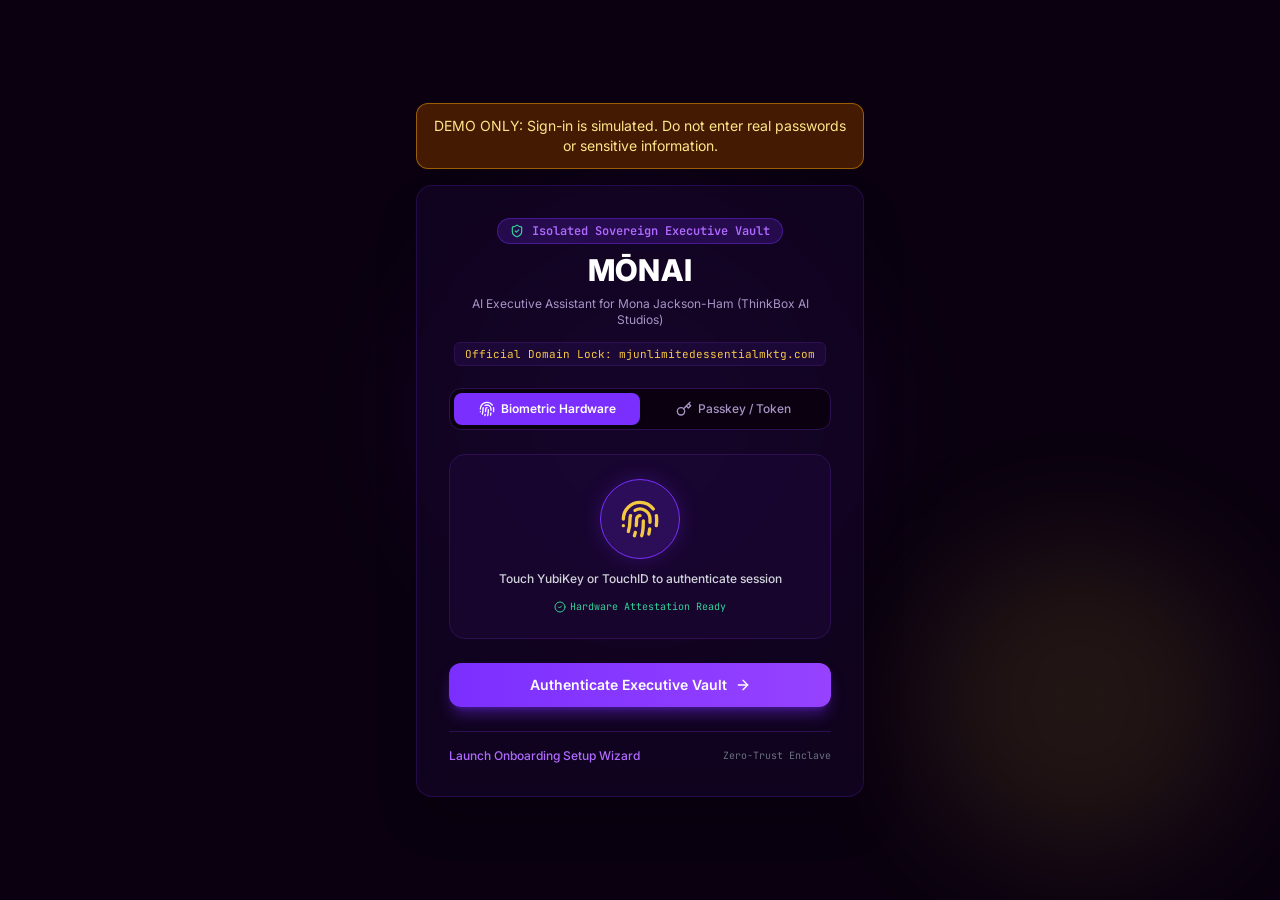
==== demo/index.html @ 772cc680 "Launch MŌNAI landing page at root; move interactive demo to /demo/" ====
<!DOCTYPE html>
<html lang="en" class="dark">
  <head>
    <meta charset="UTF-8" />
    <link rel="icon" type="image/png" sizes="32x32" href="/monai-icon-32.png" />
    <link rel="icon" type="image/png" sizes="64x64" href="/monai-icon-64.png" />
    <link rel="apple-touch-icon" sizes="180x180" href="/monai-icon-180.png" />
    <link rel="icon" type="image/png" sizes="512x512" href="/monai-icon-512.png" />
    <meta name="viewport" content="width=device-width, initial-scale=1.0" />
    <title>MŌNAI | Executive AI Assistant | ThinkBox AI Studios</title>
    <link rel="preconnect" href="https://fonts.googleapis.com">
    <link rel="preconnect" href="https://fonts.gstatic.com" crossorigin>
    <link href="https://fonts.googleapis.com/css2?family=Inter:wght@300;400;500;600;700;800&family=JetBrains+Mono:wght@400;500;600&display=swap" rel="stylesheet">
    <script type="module" crossorigin src="./assets/index-CStD9iVQ.js"></script>
    <link rel="stylesheet" crossorigin href="./assets/index-D6Wcob5r.css">
  </head>
  <body class="bg-[#0a0010] text-[#f3e8ff] antialiased selection:bg-[#7b2fff] selection:text-white min-h-screen">
    <div id="root"></div>
  </body>
</html>
---- demo/assets/index-D6Wcob5r.css ----
*,:before,:after{--tw-border-spacing-x: 0;--tw-border-spacing-y: 0;--tw-translate-x: 0;--tw-translate-y: 0;--tw-rotate: 0;--tw-skew-x: 0;--tw-skew-y: 0;--tw-scale-x: 1;--tw-scale-y: 1;--tw-pan-x: ;--tw-pan-y: ;--tw-pinch-zoom: ;--tw-scroll-snap-strictness: proximity;--tw-gradient-from-position: ;--tw-gradient-via-position: ;--tw-gradient-to-position: ;--tw-ordinal: ;--tw-slashed-zero: ;--tw-numeric-figure: ;--tw-numeric-spacing: ;--tw-numeric-fraction: ;--tw-ring-inset: ;--tw-ring-offset-width: 0px;--tw-ring-offset-color: #fff;--tw-ring-color: rgb(59 130 246 / .5);--tw-ring-offset-shadow: 0 0 #0000;--tw-ring-shadow: 0 0 #0000;--tw-shadow: 0 0 #0000;--tw-shadow-colored: 0 0 #0000;--tw-blur: ;--tw-brightness: ;--tw-contrast: ;--tw-grayscale: ;--tw-hue-rotate: ;--tw-invert: ;--tw-saturate: ;--tw-sepia: ;--tw-drop-shadow: ;--tw-backdrop-blur: ;--tw-backdrop-brightness: ;--tw-backdrop-contrast: ;--tw-backdrop-grayscale: ;--tw-backdrop-hue-rotate: ;--tw-backdrop-invert: ;--tw-backdrop-opacity: ;--tw-backdrop-saturate: ;--tw-backdrop-sepia: ;--tw-contain-size: ;--tw-contain-layout: ;--tw-contain-paint: ;--tw-contain-style: }::backdrop{--tw-border-spacing-x: 0;--tw-border-spacing-y: 0;--tw-translate-x: 0;--tw-translate-y: 0;--tw-rotate: 0;--tw-skew-x: 0;--tw-skew-y: 0;--tw-scale-x: 1;--tw-scale-y: 1;--tw-pan-x: ;--tw-pan-y: ;--tw-pinch-zoom: ;--tw-scroll-snap-strictness: proximity;--tw-gradient-from-position: ;--tw-gradient-via-position: ;--tw-gradient-to-position: ;--tw-ordinal: ;--tw-slashed-zero: ;--tw-numeric-figure: ;--tw-numeric-spacing: ;--tw-numeric-fraction: ;--tw-ring-inset: ;--tw-ring-offset-width: 0px;--tw-ring-offset-color: #fff;--tw-ring-color: rgb(59 130 246 / .5);--tw-ring-offset-shadow: 0 0 #0000;--tw-ring-shadow: 0 0 #0000;--tw-shadow: 0 0 #0000;--tw-shadow-colored: 0 0 #0000;--tw-blur: ;--tw-brightness: ;--tw-contrast: ;--tw-grayscale: ;--tw-hue-rotate: ;--tw-invert: ;--tw-saturate: ;--tw-sepia: ;--tw-drop-shadow: ;--tw-backdrop-blur: ;--tw-backdrop-brightness: ;--tw-backdrop-contrast: ;--tw-backdrop-grayscale: ;--tw-backdrop-hue-rotate: ;--tw-backdrop-invert: ;--tw-backdrop-opacity: ;--tw-backdrop-saturate: ;--tw-backdrop-sepia: ;--tw-contain-size: ;--tw-contain-layout: ;--tw-contain-paint: ;--tw-contain-style: }*,:before,:after{box-sizing:border-box;border-width:0;border-style:solid;border-color:#e5e7eb}:before,:after{--tw-content: ""}html,:host{line-height:1.5;-webkit-text-size-adjust:100%;-moz-tab-size:4;-o-tab-size:4;tab-size:4;font-family:Inter,system-ui,sans-serif;font-feature-settings:normal;font-variation-settings:normal;-webkit-tap-highlight-color:transparent}body{margin:0;line-height:inherit}hr{height:0;color:inherit;border-top-width:1px}abbr:where([title]){-webkit-text-decoration:underline dotted;text-decoration:underline dotted}h1,h2,h3,h4,h5,h6{font-size:inherit;font-weight:inherit}a{color:inherit;text-decoration:inherit}b,strong{font-weight:bolder}code,kbd,samp,pre{font-family:JetBrains Mono,monospace;font-feature-settings:normal;font-variation-settings:normal;font-size:1em}small{font-size:80%}sub,sup{font-size:75%;line-height:0;position:relative;vertical-align:baseline}sub{bottom:-.25em}sup{top:-.5em}table{text-indent:0;border-color:inherit;border-collapse:collapse}button,input,optgroup,select,textarea{font-family:inherit;font-feature-settings:inherit;font-variation-settings:inherit;font-size:100%;font-weight:inherit;line-height:inherit;letter-spacing:inherit;color:inherit;margin:0;padding:0}button,select{text-transform:none}button,input:where([type=button]),input:where([type=reset]),input:where([type=submit]){-webkit-appearance:button;background-color:transparent;background-image:none}:-moz-focusring{outline:auto}:-moz-ui-invalid{box-shadow:none}progress{vertical-align:baseline}::-webkit-inner-spin-button,::-webkit-outer-spin-button{height:auto}[type=search]{-webkit-appearance:textfield;outline-offset:-2px}::-webkit-search-decoration{-webkit-appearance:none}::-webkit-file-upload-button{-webkit-appearance:button;font:inherit}summary{display:list-item}blockquote,dl,dd,h1,h2,h3,h4,h5,h6,hr,figure,p,pre{margin:0}fieldset{margin:0;padding:0}legend{padding:0}ol,ul,menu{list-style:none;margin:0;padding:0}dialog{padding:0}textarea{resize:vertical}input::-moz-placeholder,textarea::-moz-placeholder{opacity:1;color:#9ca3af}input::placeholder,textarea::placeholder{opacity:1;color:#9ca3af}button,[role=button]{cursor:pointer}:disabled{cursor:default}img,svg,video,canvas,audio,iframe,embed,object{display:block;vertical-align:middle}img,video{max-width:100%;height:auto}[hidden]:where(:not([hidden=until-found])){display:none}body{background-color:#0a0010;color:#f3e8ff;font-family:Inter,system-ui,sans-serif}.pointer-events-none{pointer-events:none}.fixed{position:fixed}.absolute{position:absolute}.relative{position:relative}.sticky{position:sticky}.inset-0{top:0;right:0;bottom:0;left:0}.bottom-10{bottom:2.5rem}.left-1\/2{left:50%}.left-3{left:.75rem}.right-0{right:0}.right-10{right:2.5rem}.right-3{right:.75rem}.top-0{top:0}.top-1\/4{top:25%}.top-2\.5{top:.625rem}.z-10{z-index:10}.z-20{z-index:20}.z-40{z-index:40}.z-50{z-index:50}.mx-auto{margin-left:auto;margin-right:auto}.mb-1{margin-bottom:.25rem}.mb-2{margin-bottom:.5rem}.mb-4{margin-bottom:1rem}.mb-6{margin-bottom:1.5rem}.ml-0\.5{margin-left:.125rem}.mr-0\.5{margin-right:.125rem}.mr-1{margin-right:.25rem}.mt-0\.5{margin-top:.125rem}.mt-1{margin-top:.25rem}.mt-6{margin-top:1.5rem}.block{display:block}.flex{display:flex}.inline-flex{display:inline-flex}.grid{display:grid}.hidden{display:none}.h-1\.5{height:.375rem}.h-10{height:2.5rem}.h-12{height:3rem}.h-2{height:.5rem}.h-20{height:5rem}.h-3{height:.75rem}.h-3\.5{height:.875rem}.h-4{height:1rem}.h-5{height:1.25rem}.h-6{height:1.5rem}.h-8{height:2rem}.h-80{height:20rem}.h-9{height:2.25rem}.h-96{height:24rem}.h-\[calc\(100vh-8rem\)\]{height:calc(100vh - 8rem)}.h-full{height:100%}.min-h-screen{min-height:100vh}.w-0{width:0px}.w-1\.5{width:.375rem}.w-10{width:2.5rem}.w-12{width:3rem}.w-20{width:5rem}.w-3{width:.75rem}.w-3\.5{width:.875rem}.w-4{width:1rem}.w-5{width:1.25rem}.w-6{width:1.5rem}.w-8{width:2rem}.w-80{width:20rem}.w-9{width:2.25rem}.w-96{width:24rem}.w-\[52\%\]{width:52%}.w-\[94\%\]{width:94%}.w-full{width:100%}.min-w-0{min-width:0px}.max-w-2xl{max-width:42rem}.max-w-4xl{max-width:56rem}.max-w-7xl{max-width:80rem}.max-w-\[200px\]{max-width:200px}.max-w-lg{max-width:32rem}.max-w-md{max-width:28rem}.flex-1{flex:1 1 0%}.flex-shrink-0{flex-shrink:0}.-translate-x-1\/2{--tw-translate-x: -50%;transform:translate(var(--tw-translate-x),var(--tw-translate-y)) rotate(var(--tw-rotate)) skew(var(--tw-skew-x)) skewY(var(--tw-skew-y)) scaleX(var(--tw-scale-x)) scaleY(var(--tw-scale-y))}.transform{transform:translate(var(--tw-translate-x),var(--tw-translate-y)) rotate(var(--tw-rotate)) skew(var(--tw-skew-x)) skewY(var(--tw-skew-y)) scaleX(var(--tw-scale-x)) scaleY(var(--tw-scale-y))}@keyframes bounce{0%,to{transform:translateY(-25%);animation-timing-function:cubic-bezier(.8,0,1,1)}50%{transform:none;animation-timing-function:cubic-bezier(0,0,.2,1)}}.animate-bounce{animation:bounce 1s infinite}@keyframes pulse{50%{opacity:.5}}.animate-pulse{animation:pulse 2s cubic-bezier(.4,0,.6,1) infinite}.cursor-not-allowed{cursor:not-allowed}.cursor-pointer{cursor:pointer}.grid-cols-1{grid-template-columns:repeat(1,minmax(0,1fr))}.grid-cols-5{grid-template-columns:repeat(5,minmax(0,1fr))}.flex-col{flex-direction:column}.flex-wrap{flex-wrap:wrap}.items-start{align-items:flex-start}.items-end{align-items:flex-end}.items-center{align-items:center}.items-baseline{align-items:baseline}.justify-end{justify-content:flex-end}.justify-center{justify-content:center}.justify-between{justify-content:space-between}.gap-1{gap:.25rem}.gap-2{gap:.5rem}.gap-3{gap:.75rem}.gap-4{gap:1rem}.gap-6{gap:1.5rem}.space-x-1>:not([hidden])~:not([hidden]){--tw-space-x-reverse: 0;margin-right:calc(.25rem * var(--tw-space-x-reverse));margin-left:calc(.25rem * calc(1 - var(--tw-space-x-reverse)))}.space-x-1\.5>:not([hidden])~:not([hidden]){--tw-space-x-reverse: 0;margin-right:calc(.375rem * var(--tw-space-x-reverse));margin-left:calc(.375rem * calc(1 - var(--tw-space-x-reverse)))}.space-x-2>:not([hidden])~:not([hidden]){--tw-space-x-reverse: 0;margin-right:calc(.5rem * var(--tw-space-x-reverse));margin-left:calc(.5rem * calc(1 - var(--tw-space-x-reverse)))}.space-x-2\.5>:not([hidden])~:not([hidden]){--tw-space-x-reverse: 0;margin-right:calc(.625rem * var(--tw-space-x-reverse));margin-left:calc(.625rem * calc(1 - var(--tw-space-x-reverse)))}.space-x-3>:not([hidden])~:not([hidden]){--tw-space-x-reverse: 0;margin-right:calc(.75rem * var(--tw-space-x-reverse));margin-left:calc(.75rem * calc(1 - var(--tw-space-x-reverse)))}.space-y-1>:not([hidden])~:not([hidden]){--tw-space-y-reverse: 0;margin-top:calc(.25rem * calc(1 - var(--tw-space-y-reverse)));margin-bottom:calc(.25rem * var(--tw-space-y-reverse))}.space-y-1\.5>:not([hidden])~:not([hidden]){--tw-space-y-reverse: 0;margin-top:calc(.375rem * calc(1 - var(--tw-space-y-reverse)));margin-bottom:calc(.375rem * var(--tw-space-y-reverse))}.space-y-2>:not([hidden])~:not([hidden]){--tw-space-y-reverse: 0;margin-top:calc(.5rem * calc(1 - var(--tw-space-y-reverse)));margin-bottom:calc(.5rem * var(--tw-space-y-reverse))}.space-y-2\.5>:not([hidden])~:not([hidden]){--tw-space-y-reverse: 0;margin-top:calc(.625rem * calc(1 - var(--tw-space-y-reverse)));margin-bottom:calc(.625rem * var(--tw-space-y-reverse))}.space-y-3>:not([hidden])~:not([hidden]){--tw-space-y-reverse: 0;margin-top:calc(.75rem * calc(1 - var(--tw-space-y-reverse)));margin-bottom:calc(.75rem * var(--tw-space-y-reverse))}.space-y-4>:not([hidden])~:not([hidden]){--tw-space-y-reverse: 0;margin-top:calc(1rem * calc(1 - var(--tw-space-y-reverse)));margin-bottom:calc(1rem * var(--tw-space-y-reverse))}.space-y-5>:not([hidden])~:not([hidden]){--tw-space-y-reverse: 0;margin-top:calc(1.25rem * calc(1 - var(--tw-space-y-reverse)));margin-bottom:calc(1.25rem * var(--tw-space-y-reverse))}.space-y-6>:not([hidden])~:not([hidden]){--tw-space-y-reverse: 0;margin-top:calc(1.5rem * calc(1 - var(--tw-space-y-reverse)));margin-bottom:calc(1.5rem * var(--tw-space-y-reverse))}.self-start{align-self:flex-start}.overflow-hidden{overflow:hidden}.overflow-x-auto{overflow-x:auto}.overflow-y-auto{overflow-y:auto}.truncate{overflow:hidden;text-overflow:ellipsis;white-space:nowrap}.whitespace-pre-line{white-space:pre-line}.rounded{border-radius:.25rem}.rounded-2xl{border-radius:1rem}.rounded-full{border-radius:9999px}.rounded-lg{border-radius:.5rem}.rounded-md{border-radius:.375rem}.rounded-xl{border-radius:.75rem}.rounded-bl-none{border-bottom-left-radius:0}.rounded-br-none{border-bottom-right-radius:0}.border{border-width:1px}.border-b{border-bottom-width:1px}.border-r{border-right-width:1px}.border-t{border-top-width:1px}.border-\[\#2e1052\]{--tw-border-opacity: 1;border-color:rgb(46 16 82 / var(--tw-border-opacity, 1))}.border-\[\#7b2fff\]{--tw-border-opacity: 1;border-color:rgb(123 47 255 / var(--tw-border-opacity, 1))}.border-\[\#7b2fff\]\/30{border-color:#7b2fff4d}.border-\[\#7b2fff\]\/40{border-color:#7b2fff66}.border-\[\#7b2fff\]\/50{border-color:#7b2fff80}.border-amber-500\/30{border-color:#f59e0b4d}.border-amber-500\/40{border-color:#f59e0b66}.border-amber-500\/50{border-color:#f59e0b80}.border-emerald-500\/30{border-color:#10b9814d}.border-emerald-500\/40{border-color:#10b98166}.border-emerald-500\/50{border-color:#10b98180}.border-rose-500{--tw-border-opacity: 1;border-color:rgb(244 63 94 / var(--tw-border-opacity, 1))}.border-rose-500\/30{border-color:#f43f5e4d}.border-rose-500\/40{border-color:#f43f5e66}.border-rose-500\/50{border-color:#f43f5e80}.bg-\[\#0a0010\]{--tw-bg-opacity: 1;background-color:rgb(10 0 16 / var(--tw-bg-opacity, 1))}.bg-\[\#130524\]{--tw-bg-opacity: 1;background-color:rgb(19 5 36 / var(--tw-bg-opacity, 1))}.bg-\[\#130524\]\/90{background-color:#130524e6}.bg-\[\#1c0836\]{--tw-bg-opacity: 1;background-color:rgb(28 8 54 / var(--tw-bg-opacity, 1))}.bg-\[\#1c0836\]\/60{background-color:#1c083699}.bg-\[\#2e1052\]{--tw-bg-opacity: 1;background-color:rgb(46 16 82 / var(--tw-bg-opacity, 1))}.bg-\[\#7b2fff\]{--tw-bg-opacity: 1;background-color:rgb(123 47 255 / var(--tw-bg-opacity, 1))}.bg-\[\#7b2fff\]\/15{background-color:#7b2fff26}.bg-\[\#7b2fff\]\/20{background-color:#7b2fff33}.bg-\[\#7b2fff\]\/30{background-color:#7b2fff4d}.bg-\[\#f5c842\]{--tw-bg-opacity: 1;background-color:rgb(245 200 66 / var(--tw-bg-opacity, 1))}.bg-\[\#f5c842\]\/10{background-color:#f5c8421a}.bg-amber-400{--tw-bg-opacity: 1;background-color:rgb(251 191 36 / var(--tw-bg-opacity, 1))}.bg-amber-500{--tw-bg-opacity: 1;background-color:rgb(245 158 11 / var(--tw-bg-opacity, 1))}.bg-amber-500\/20{background-color:#f59e0b33}.bg-amber-950{--tw-bg-opacity: 1;background-color:rgb(69 26 3 / var(--tw-bg-opacity, 1))}.bg-black{--tw-bg-opacity: 1;background-color:rgb(0 0 0 / var(--tw-bg-opacity, 1))}.bg-black\/80{background-color:#000c}.bg-emerald-400{--tw-bg-opacity: 1;background-color:rgb(52 211 153 / var(--tw-bg-opacity, 1))}.bg-emerald-500\/20{background-color:#10b98133}.bg-emerald-950\/60{background-color:#022c2299}.bg-rose-500\/20{background-color:#f43f5e33}.bg-rose-900{--tw-bg-opacity: 1;background-color:rgb(136 19 55 / var(--tw-bg-opacity, 1))}.bg-rose-900\/60{background-color:#88133799}.bg-rose-950{--tw-bg-opacity: 1;background-color:rgb(76 5 25 / var(--tw-bg-opacity, 1))}.bg-rose-950\/40{background-color:#4c051966}.bg-rose-950\/60{background-color:#4c051999}.bg-rose-950\/80{background-color:#4c0519cc}.bg-gradient-to-br{background-image:linear-gradient(to bottom right,var(--tw-gradient-stops))}.bg-gradient-to-l{background-image:linear-gradient(to left,var(--tw-gradient-stops))}.bg-gradient-to-r{background-image:linear-gradient(to right,var(--tw-gradient-stops))}.from-\[\#7b2fff\]{--tw-gradient-from: #7b2fff var(--tw-gradient-from-position);--tw-gradient-to: rgb(123 47 255 / 0) var(--tw-gradient-to-position);--tw-gradient-stops: var(--tw-gradient-from), var(--tw-gradient-to)}.from-\[\#7b2fff\]\/10{--tw-gradient-from: rgb(123 47 255 / .1) var(--tw-gradient-from-position);--tw-gradient-to: rgb(123 47 255 / 0) var(--tw-gradient-to-position);--tw-gradient-stops: var(--tw-gradient-from), var(--tw-gradient-to)}.from-\[\#f5c842\]{--tw-gradient-from: #f5c842 var(--tw-gradient-from-position);--tw-gradient-to: rgb(245 200 66 / 0) var(--tw-gradient-to-position);--tw-gradient-stops: var(--tw-gradient-from), var(--tw-gradient-to)}.from-amber-600{--tw-gradient-from: #d97706 var(--tw-gradient-from-position);--tw-gradient-to: rgb(217 119 6 / 0) var(--tw-gradient-to-position);--tw-gradient-stops: var(--tw-gradient-from), var(--tw-gradient-to)}.via-amber-500{--tw-gradient-to: rgb(245 158 11 / 0) var(--tw-gradient-to-position);--tw-gradient-stops: var(--tw-gradient-from), #f59e0b var(--tw-gradient-via-position), var(--tw-gradient-to)}.to-\[\#9642ff\]{--tw-gradient-to: #9642ff var(--tw-gradient-to-position)}.to-\[\#b06aff\]{--tw-gradient-to: #b06aff var(--tw-gradient-to-position)}.to-\[\#e0b333\]{--tw-gradient-to: #e0b333 var(--tw-gradient-to-position)}.to-\[\#f5c842\]{--tw-gradient-to: #f5c842 var(--tw-gradient-to-position)}.to-amber-600{--tw-gradient-to: #d97706 var(--tw-gradient-to-position)}.to-transparent{--tw-gradient-to: transparent var(--tw-gradient-to-position)}.object-cover{-o-object-fit:cover;object-fit:cover}.p-1{padding:.25rem}.p-1\.5{padding:.375rem}.p-12{padding:3rem}.p-2\.5{padding:.625rem}.p-3{padding:.75rem}.p-3\.5{padding:.875rem}.p-4{padding:1rem}.p-5{padding:1.25rem}.p-6{padding:1.5rem}.px-1\.5{padding-left:.375rem;padding-right:.375rem}.px-2{padding-left:.5rem;padding-right:.5rem}.px-2\.5{padding-left:.625rem;padding-right:.625rem}.px-3{padding-left:.75rem;padding-right:.75rem}.px-4{padding-left:1rem;padding-right:1rem}.px-5{padding-left:1.25rem;padding-right:1.25rem}.px-6{padding-left:1.5rem;padding-right:1.5rem}.py-0\.5{padding-top:.125rem;padding-bottom:.125rem}.py-1{padding-top:.25rem;padding-bottom:.25rem}.py-1\.5{padding-top:.375rem;padding-bottom:.375rem}.py-2{padding-top:.5rem;padding-bottom:.5rem}.py-2\.5{padding-top:.625rem;padding-bottom:.625rem}.py-3{padding-top:.75rem;padding-bottom:.75rem}.pb-2{padding-bottom:.5rem}.pb-3{padding-bottom:.75rem}.pb-4{padding-bottom:1rem}.pl-9{padding-left:2.25rem}.pr-3{padding-right:.75rem}.pt-1{padding-top:.25rem}.pt-2{padding-top:.5rem}.pt-3{padding-top:.75rem}.pt-4{padding-top:1rem}.pt-6{padding-top:1.5rem}.text-left{text-align:left}.text-center{text-align:center}.text-right{text-align:right}.font-mono{font-family:JetBrains Mono,monospace}.font-sans{font-family:Inter,system-ui,sans-serif}.text-2xl{font-size:1.5rem;line-height:2rem}.text-3xl{font-size:1.875rem;line-height:2.25rem}.text-\[10px\]{font-size:10px}.text-\[11px\]{font-size:11px}.text-\[9px\]{font-size:9px}.text-base{font-size:1rem;line-height:1.5rem}.text-lg{font-size:1.125rem;line-height:1.75rem}.text-sm{font-size:.875rem;line-height:1.25rem}.text-xl{font-size:1.25rem;line-height:1.75rem}.text-xs{font-size:.75rem;line-height:1rem}.font-bold{font-weight:700}.font-extrabold{font-weight:800}.font-medium{font-weight:500}.font-semibold{font-weight:600}.uppercase{text-transform:uppercase}.leading-relaxed{line-height:1.625}.leading-snug{line-height:1.375}.tracking-wide{letter-spacing:.025em}.tracking-wider{letter-spacing:.05em}.text-\[\#7b2fff\]{--tw-text-opacity: 1;color:rgb(123 47 255 / var(--tw-text-opacity, 1))}.text-\[\#a795c6\]{--tw-text-opacity: 1;color:rgb(167 149 198 / var(--tw-text-opacity, 1))}.text-\[\#b06aff\]{--tw-text-opacity: 1;color:rgb(176 106 255 / var(--tw-text-opacity, 1))}.text-\[\#f3e8ff\]{--tw-text-opacity: 1;color:rgb(243 232 255 / var(--tw-text-opacity, 1))}.text-\[\#f5c842\]{--tw-text-opacity: 1;color:rgb(245 200 66 / var(--tw-text-opacity, 1))}.text-amber-100{--tw-text-opacity: 1;color:rgb(254 243 199 / var(--tw-text-opacity, 1))}.text-amber-200{--tw-text-opacity: 1;color:rgb(253 230 138 / var(--tw-text-opacity, 1))}.text-amber-300{--tw-text-opacity: 1;color:rgb(252 211 77 / var(--tw-text-opacity, 1))}.text-amber-400{--tw-text-opacity: 1;color:rgb(251 191 36 / var(--tw-text-opacity, 1))}.text-black{--tw-text-opacity: 1;color:rgb(0 0 0 / var(--tw-text-opacity, 1))}.text-emerald-200{--tw-text-opacity: 1;color:rgb(167 243 208 / var(--tw-text-opacity, 1))}.text-emerald-300{--tw-text-opacity: 1;color:rgb(110 231 183 / var(--tw-text-opacity, 1))}.text-emerald-400{--tw-text-opacity: 1;color:rgb(52 211 153 / var(--tw-text-opacity, 1))}.text-gray-200{--tw-text-opacity: 1;color:rgb(229 231 235 / var(--tw-text-opacity, 1))}.text-gray-300{--tw-text-opacity: 1;color:rgb(209 213 219 / var(--tw-text-opacity, 1))}.text-gray-400{--tw-text-opacity: 1;color:rgb(156 163 175 / var(--tw-text-opacity, 1))}.text-gray-500{--tw-text-opacity: 1;color:rgb(107 114 128 / var(--tw-text-opacity, 1))}.text-purple-100{--tw-text-opacity: 1;color:rgb(243 232 255 / var(--tw-text-opacity, 1))}.text-rose-100{--tw-text-opacity: 1;color:rgb(255 228 230 / var(--tw-text-opacity, 1))}.text-rose-200{--tw-text-opacity: 1;color:rgb(254 205 211 / var(--tw-text-opacity, 1))}.text-rose-200\/80{color:#fecdd3cc}.text-rose-200\/90{color:#fecdd3e6}.text-rose-300{--tw-text-opacity: 1;color:rgb(253 164 175 / var(--tw-text-opacity, 1))}.text-rose-300\/80{color:#fda4afcc}.text-rose-400{--tw-text-opacity: 1;color:rgb(251 113 133 / var(--tw-text-opacity, 1))}.text-white{--tw-text-opacity: 1;color:rgb(255 255 255 / var(--tw-text-opacity, 1))}.antialiased{-webkit-font-smoothing:antialiased;-moz-osx-font-smoothing:grayscale}.placeholder-gray-500::-moz-placeholder{--tw-placeholder-opacity: 1;color:rgb(107 114 128 / var(--tw-placeholder-opacity, 1))}.placeholder-gray-500::placeholder{--tw-placeholder-opacity: 1;color:rgb(107 114 128 / var(--tw-placeholder-opacity, 1))}.accent-\[\#7b2fff\]{accent-color:#7b2fff}.opacity-0{opacity:0}.opacity-100{opacity:1}.opacity-40{opacity:.4}.opacity-50{opacity:.5}.shadow{--tw-shadow: 0 1px 3px 0 rgb(0 0 0 / .1), 0 1px 2px -1px rgb(0 0 0 / .1);--tw-shadow-colored: 0 1px 3px 0 var(--tw-shadow-color), 0 1px 2px -1px var(--tw-shadow-color);box-shadow:var(--tw-ring-offset-shadow, 0 0 #0000),var(--tw-ring-shadow, 0 0 #0000),var(--tw-shadow)}.shadow-2xl{--tw-shadow: 0 25px 50px -12px rgb(0 0 0 / .25);--tw-shadow-colored: 0 25px 50px -12px var(--tw-shadow-color);box-shadow:var(--tw-ring-offset-shadow, 0 0 #0000),var(--tw-ring-shadow, 0 0 #0000),var(--tw-shadow)}.shadow-lg{--tw-shadow: 0 10px 15px -3px rgb(0 0 0 / .1), 0 4px 6px -4px rgb(0 0 0 / .1);--tw-shadow-colored: 0 10px 15px -3px var(--tw-shadow-color), 0 4px 6px -4px var(--tw-shadow-color);box-shadow:var(--tw-ring-offset-shadow, 0 0 #0000),var(--tw-ring-shadow, 0 0 #0000),var(--tw-shadow)}.shadow-md{--tw-shadow: 0 4px 6px -1px rgb(0 0 0 / .1), 0 2px 4px -2px rgb(0 0 0 / .1);--tw-shadow-colored: 0 4px 6px -1px var(--tw-shadow-color), 0 2px 4px -2px var(--tw-shadow-color);box-shadow:var(--tw-ring-offset-shadow, 0 0 #0000),var(--tw-ring-shadow, 0 0 #0000),var(--tw-shadow)}.shadow-\[\#7b2fff\]\/20{--tw-shadow-color: rgb(123 47 255 / .2);--tw-shadow: var(--tw-shadow-colored)}.shadow-\[\#7b2fff\]\/30{--tw-shadow-color: rgb(123 47 255 / .3);--tw-shadow: var(--tw-shadow-colored)}.shadow-\[\#7b2fff\]\/40{--tw-shadow-color: rgb(123 47 255 / .4);--tw-shadow: var(--tw-shadow-colored)}.shadow-\[\#f5c842\]\/30{--tw-shadow-color: rgb(245 200 66 / .3);--tw-shadow: var(--tw-shadow-colored)}.blur-3xl{--tw-blur: blur(64px);filter:var(--tw-blur) var(--tw-brightness) var(--tw-contrast) var(--tw-grayscale) var(--tw-hue-rotate) var(--tw-invert) var(--tw-saturate) var(--tw-sepia) var(--tw-drop-shadow)}.filter{filter:var(--tw-blur) var(--tw-brightness) var(--tw-contrast) var(--tw-grayscale) var(--tw-hue-rotate) var(--tw-invert) var(--tw-saturate) var(--tw-sepia) var(--tw-drop-shadow)}.backdrop-blur-md{--tw-backdrop-blur: blur(12px);-webkit-backdrop-filter:var(--tw-backdrop-blur) var(--tw-backdrop-brightness) var(--tw-backdrop-contrast) var(--tw-backdrop-grayscale) var(--tw-backdrop-hue-rotate) var(--tw-backdrop-invert) var(--tw-backdrop-opacity) var(--tw-backdrop-saturate) var(--tw-backdrop-sepia);backdrop-filter:var(--tw-backdrop-blur) var(--tw-backdrop-brightness) var(--tw-backdrop-contrast) var(--tw-backdrop-grayscale) var(--tw-backdrop-hue-rotate) var(--tw-backdrop-invert) var(--tw-backdrop-opacity) var(--tw-backdrop-saturate) var(--tw-backdrop-sepia)}.backdrop-blur-sm{--tw-backdrop-blur: blur(4px);-webkit-backdrop-filter:var(--tw-backdrop-blur) var(--tw-backdrop-brightness) var(--tw-backdrop-contrast) var(--tw-backdrop-grayscale) var(--tw-backdrop-hue-rotate) var(--tw-backdrop-invert) var(--tw-backdrop-opacity) var(--tw-backdrop-saturate) var(--tw-backdrop-sepia);backdrop-filter:var(--tw-backdrop-blur) var(--tw-backdrop-brightness) var(--tw-backdrop-contrast) var(--tw-backdrop-grayscale) var(--tw-backdrop-hue-rotate) var(--tw-backdrop-invert) var(--tw-backdrop-opacity) var(--tw-backdrop-saturate) var(--tw-backdrop-sepia)}.transition{transition-property:color,background-color,border-color,text-decoration-color,fill,stroke,opacity,box-shadow,transform,filter,backdrop-filter;transition-timing-function:cubic-bezier(.4,0,.2,1);transition-duration:.15s}.transition-all{transition-property:all;transition-timing-function:cubic-bezier(.4,0,.2,1);transition-duration:.15s}.duration-300{transition-duration:.3s}::-webkit-scrollbar{width:6px;height:6px}::-webkit-scrollbar-track{background:#0a0010}::-webkit-scrollbar-thumb{background:#2e1052;border-radius:9999px}::-webkit-scrollbar-thumb:hover{background:#7b2fff}.glass-panel{background:#130524bf;-webkit-backdrop-filter:blur(16px);backdrop-filter:blur(16px);border:1px solid rgba(123,47,255,.2)}.glow-purple{box-shadow:0 0 25px -5px #7b2fff66}.glow-gold{box-shadow:0 0 25px -5px #f5c8424d}.glow-emerald{box-shadow:0 0 20px -5px #10b9814d}.selection\:bg-\[\#7b2fff\] *::-moz-selection{--tw-bg-opacity: 1;background-color:rgb(123 47 255 / var(--tw-bg-opacity, 1))}.selection\:bg-\[\#7b2fff\] *::selection{--tw-bg-opacity: 1;background-color:rgb(123 47 255 / var(--tw-bg-opacity, 1))}.selection\:text-white *::-moz-selection{--tw-text-opacity: 1;color:rgb(255 255 255 / var(--tw-text-opacity, 1))}.selection\:text-white *::selection{--tw-text-opacity: 1;color:rgb(255 255 255 / var(--tw-text-opacity, 1))}.selection\:bg-\[\#7b2fff\]::-moz-selection{--tw-bg-opacity: 1;background-color:rgb(123 47 255 / var(--tw-bg-opacity, 1))}.selection\:bg-\[\#7b2fff\]::selection{--tw-bg-opacity: 1;background-color:rgb(123 47 255 / var(--tw-bg-opacity, 1))}.selection\:text-white::-moz-selection{--tw-text-opacity: 1;color:rgb(255 255 255 / var(--tw-text-opacity, 1))}.selection\:text-white::selection{--tw-text-opacity: 1;color:rgb(255 255 255 / var(--tw-text-opacity, 1))}.hover\:scale-105:hover{--tw-scale-x: 1.05;--tw-scale-y: 1.05;transform:translate(var(--tw-translate-x),var(--tw-translate-y)) rotate(var(--tw-rotate)) skew(var(--tw-skew-x)) skewY(var(--tw-skew-y)) scaleX(var(--tw-scale-x)) scaleY(var(--tw-scale-y))}.hover\:border-\[\#7b2fff\]:hover{--tw-border-opacity: 1;border-color:rgb(123 47 255 / var(--tw-border-opacity, 1))}.hover\:border-\[\#7b2fff\]\/40:hover{border-color:#7b2fff66}.hover\:border-\[\#7b2fff\]\/50:hover{border-color:#7b2fff80}.hover\:border-\[\#7b2fff\]\/60:hover{border-color:#7b2fff99}.hover\:bg-\[\#1c0836\]:hover{--tw-bg-opacity: 1;background-color:rgb(28 8 54 / var(--tw-bg-opacity, 1))}.hover\:bg-\[\#2e1052\]:hover{--tw-bg-opacity: 1;background-color:rgb(46 16 82 / var(--tw-bg-opacity, 1))}.hover\:bg-\[\#691ce0\]:hover{--tw-bg-opacity: 1;background-color:rgb(105 28 224 / var(--tw-bg-opacity, 1))}.hover\:bg-\[\#7b2fff\]:hover{--tw-bg-opacity: 1;background-color:rgb(123 47 255 / var(--tw-bg-opacity, 1))}.hover\:bg-amber-500\/30:hover{background-color:#f59e0b4d}.hover\:bg-gray-900:hover{--tw-bg-opacity: 1;background-color:rgb(17 24 39 / var(--tw-bg-opacity, 1))}.hover\:bg-rose-800:hover{--tw-bg-opacity: 1;background-color:rgb(159 18 57 / var(--tw-bg-opacity, 1))}.hover\:bg-rose-900:hover{--tw-bg-opacity: 1;background-color:rgb(136 19 55 / var(--tw-bg-opacity, 1))}.hover\:bg-rose-900\/40:hover{background-color:#88133766}.hover\:from-\[\#691ce0\]:hover{--tw-gradient-from: #691ce0 var(--tw-gradient-from-position);--tw-gradient-to: rgb(105 28 224 / 0) var(--tw-gradient-to-position);--tw-gradient-stops: var(--tw-gradient-from), var(--tw-gradient-to)}.hover\:to-\[\#842eff\]:hover{--tw-gradient-to: #842eff var(--tw-gradient-to-position)}.hover\:text-rose-200:hover{--tw-text-opacity: 1;color:rgb(254 205 211 / var(--tw-text-opacity, 1))}.hover\:text-white:hover{--tw-text-opacity: 1;color:rgb(255 255 255 / var(--tw-text-opacity, 1))}.hover\:underline:hover{text-decoration-line:underline}.focus\:border-\[\#7b2fff\]:focus{--tw-border-opacity: 1;border-color:rgb(123 47 255 / var(--tw-border-opacity, 1))}.focus\:outline-none:focus{outline:2px solid transparent;outline-offset:2px}.group:hover .group-hover\:text-white{--tw-text-opacity: 1;color:rgb(255 255 255 / var(--tw-text-opacity, 1))}.group:hover .group-hover\:opacity-100{opacity:1}@media (min-width: 640px){.sm\:inline{display:inline}.sm\:grid-cols-2{grid-template-columns:repeat(2,minmax(0,1fr))}.sm\:flex-row{flex-direction:row}.sm\:items-center{align-items:center}.sm\:self-auto{align-self:auto}.sm\:p-6{padding:1.5rem}.sm\:p-8{padding:2rem}.sm\:text-3xl{font-size:1.875rem;line-height:2.25rem}.sm\:text-sm{font-size:.875rem;line-height:1.25rem}.sm\:text-xs{font-size:.75rem;line-height:1rem}}@media (min-width: 768px){.md\:flex{display:flex}.md\:w-64{width:16rem}.md\:w-auto{width:auto}.md\:grid-cols-2{grid-template-columns:repeat(2,minmax(0,1fr))}.md\:grid-cols-3{grid-template-columns:repeat(3,minmax(0,1fr))}.md\:flex-row{flex-direction:row}.md\:items-center{align-items:center}.md\:pb-0{padding-bottom:0}}@media (min-width: 1024px){.lg\:col-span-2{grid-column:span 2 / span 2}.lg\:col-span-5{grid-column:span 5 / span 5}.lg\:col-span-7{grid-column:span 7 / span 7}.lg\:w-64{width:16rem}.lg\:grid-cols-12{grid-template-columns:repeat(12,minmax(0,1fr))}.lg\:grid-cols-2{grid-template-columns:repeat(2,minmax(0,1fr))}.lg\:grid-cols-3{grid-template-columns:repeat(3,minmax(0,1fr))}.lg\:grid-cols-4{grid-template-columns:repeat(4,minmax(0,1fr))}.lg\:flex-row{flex-direction:row}}
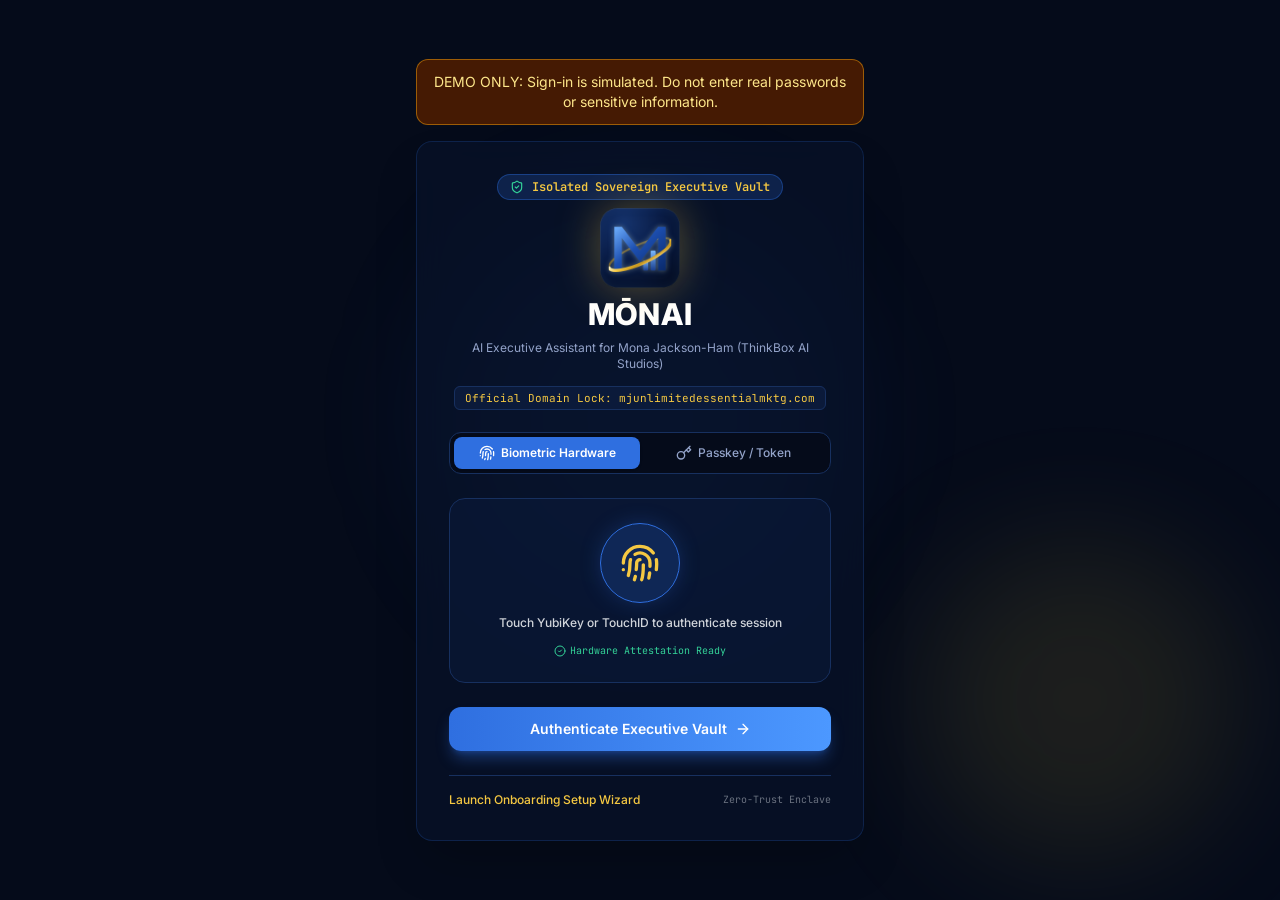
==== commit 37b1e7de: "Restyle the MŌNAI demo app to the navy and gold identity - Remap the compiled build's purple palette" ====
--- a/demo/index.html
+++ b/demo/index.html
@@ -6,6 +6,7 @@
     <link rel="icon" type="image/png" sizes="64x64" href="/monai-icon-64.png" />
     <link rel="apple-touch-icon" sizes="180x180" href="/monai-icon-180.png" />
     <link rel="icon" type="image/png" sizes="512x512" href="/monai-icon-512.png" />
+    <meta name="theme-color" content="#050b1a" />
     <meta name="viewport" content="width=device-width, initial-scale=1.0" />
     <title>MŌNAI | Executive AI Assistant | ThinkBox AI Studios</title>
     <link rel="preconnect" href="https://fonts.googleapis.com">
@@ -14,7 +15,7 @@
     <script type="module" crossorigin src="./assets/index-CStD9iVQ.js"></script>
     <link rel="stylesheet" crossorigin href="./assets/index-D6Wcob5r.css">
   </head>
-  <body class="bg-[#0a0010] text-[#f3e8ff] antialiased selection:bg-[#7b2fff] selection:text-white min-h-screen">
+  <body class="bg-[#050b1a] text-[#eef3ff] antialiased selection:bg-[#2f6fe0] selection:text-white min-h-screen">
     <div id="root"></div>
   </body>
 </html>
--- a/demo/assets/index-D6Wcob5r.css
+++ b/demo/assets/index-D6Wcob5r.css
@@ -1 +1 @@
-*,:before,:after{--tw-border-spacing-x: 0;--tw-border-spacing-y: 0;--tw-translate-x: 0;--tw-translate-y: 0;--tw-rotate: 0;--tw-skew-x: 0;--tw-skew-y: 0;--tw-scale-x: 1;--tw-scale-y: 1;--tw-pan-x: ;--tw-pan-y: ;--tw-pinch-zoom: ;--tw-scroll-snap-strictness: proximity;--tw-gradient-from-position: ;--tw-gradient-via-position: ;--tw-gradient-to-position: ;--tw-ordinal: ;--tw-slashed-zero: ;--tw-numeric-figure: ;--tw-numeric-spacing: ;--tw-numeric-fraction: ;--tw-ring-inset: ;--tw-ring-offset-width: 0px;--tw-ring-offset-color: #fff;--tw-ring-color: rgb(59 130 246 / .5);--tw-ring-offset-shadow: 0 0 #0000;--tw-ring-shadow: 0 0 #0000;--tw-shadow: 0 0 #0000;--tw-shadow-colored: 0 0 #0000;--tw-blur: ;--tw-brightness: ;--tw-contrast: ;--tw-grayscale: ;--tw-hue-rotate: ;--tw-invert: ;--tw-saturate: ;--tw-sepia: ;--tw-drop-shadow: ;--tw-backdrop-blur: ;--tw-backdrop-brightness: ;--tw-backdrop-contrast: ;--tw-backdrop-grayscale: ;--tw-backdrop-hue-rotate: ;--tw-backdrop-invert: ;--tw-backdrop-opacity: ;--tw-backdrop-saturate: ;--tw-backdrop-sepia: ;--tw-contain-size: ;--tw-contain-layout: ;--tw-contain-paint: ;--tw-contain-style: }::backdrop{--tw-border-spacing-x: 0;--tw-border-spacing-y: 0;--tw-translate-x: 0;--tw-translate-y: 0;--tw-rotate: 0;--tw-skew-x: 0;--tw-skew-y: 0;--tw-scale-x: 1;--tw-scale-y: 1;--tw-pan-x: ;--tw-pan-y: ;--tw-pinch-zoom: ;--tw-scroll-snap-strictness: proximity;--tw-gradient-from-position: ;--tw-gradient-via-position: ;--tw-gradient-to-position: ;--tw-ordinal: ;--tw-slashed-zero: ;--tw-numeric-figure: ;--tw-numeric-spacing: ;--tw-numeric-fraction: ;--tw-ring-inset: ;--tw-ring-offset-width: 0px;--tw-ring-offset-color: #fff;--tw-ring-color: rgb(59 130 246 / .5);--tw-ring-offset-shadow: 0 0 #0000;--tw-ring-shadow: 0 0 #0000;--tw-shadow: 0 0 #0000;--tw-shadow-colored: 0 0 #0000;--tw-blur: ;--tw-brightness: ;--tw-contrast: ;--tw-grayscale: ;--tw-hue-rotate: ;--tw-invert: ;--tw-saturate: ;--tw-sepia: ;--tw-drop-shadow: ;--tw-backdrop-blur: ;--tw-backdrop-brightness: ;--tw-backdrop-contrast: ;--tw-backdrop-grayscale: ;--tw-backdrop-hue-rotate: ;--tw-backdrop-invert: ;--tw-backdrop-opacity: ;--tw-backdrop-saturate: ;--tw-backdrop-sepia: ;--tw-contain-size: ;--tw-contain-layout: ;--tw-contain-paint: ;--tw-contain-style: }*,:before,:after{box-sizing:border-box;border-width:0;border-style:solid;border-color:#e5e7eb}:before,:after{--tw-content: ""}html,:host{line-height:1.5;-webkit-text-size-adjust:100%;-moz-tab-size:4;-o-tab-size:4;tab-size:4;font-family:Inter,system-ui,sans-serif;font-feature-settings:normal;font-variation-settings:normal;-webkit-tap-highlight-color:transparent}body{margin:0;line-height:inherit}hr{height:0;color:inherit;border-top-width:1px}abbr:where([title]){-webkit-text-decoration:underline dotted;text-decoration:underline dotted}h1,h2,h3,h4,h5,h6{font-size:inherit;font-weight:inherit}a{color:inherit;text-decoration:inherit}b,strong{font-weight:bolder}code,kbd,samp,pre{font-family:JetBrains Mono,monospace;font-feature-settings:normal;font-variation-settings:normal;font-size:1em}small{font-size:80%}sub,sup{font-size:75%;line-height:0;position:relative;vertical-align:baseline}sub{bottom:-.25em}sup{top:-.5em}table{text-indent:0;border-color:inherit;border-collapse:collapse}button,input,optgroup,select,textarea{font-family:inherit;font-feature-settings:inherit;font-variation-settings:inherit;font-size:100%;font-weight:inherit;line-height:inherit;letter-spacing:inherit;color:inherit;margin:0;padding:0}button,select{text-transform:none}button,input:where([type=button]),input:where([type=reset]),input:where([type=submit]){-webkit-appearance:button;background-color:transparent;background-image:none}:-moz-focusring{outline:auto}:-moz-ui-invalid{box-shadow:none}progress{vertical-align:baseline}::-webkit-inner-spin-button,::-webkit-outer-spin-button{height:auto}[type=search]{-webkit-appearance:textfield;outline-offset:-2px}::-webkit-search-decoration{-webkit-appearance:none}::-webkit-file-upload-button{-webkit-appearance:button;font:inherit}summary{display:list-item}blockquote,dl,dd,h1,h2,h3,h4,h5,h6,hr,figure,p,pre{margin:0}fieldset{margin:0;padding:0}legend{padding:0}ol,ul,menu{list-style:none;margin:0;padding:0}dialog{padding:0}textarea{resize:vertical}input::-moz-placeholder,textarea::-moz-placeholder{opacity:1;color:#9ca3af}input::placeholder,textarea::placeholder{opacity:1;color:#9ca3af}button,[role=button]{cursor:pointer}:disabled{cursor:default}img,svg,video,canvas,audio,iframe,embed,object{display:block;vertical-align:middle}img,video{max-width:100%;height:auto}[hidden]:where(:not([hidden=until-found])){display:none}body{background-color:#0a0010;color:#f3e8ff;font-family:Inter,system-ui,sans-serif}.pointer-events-none{pointer-events:none}.fixed{position:fixed}.absolute{position:absolute}.relative{position:relative}.sticky{position:sticky}.inset-0{top:0;right:0;bottom:0;left:0}.bottom-10{bottom:2.5rem}.left-1\/2{left:50%}.left-3{left:.75rem}.right-0{right:0}.right-10{right:2.5rem}.right-3{right:.75rem}.top-0{top:0}.top-1\/4{top:25%}.top-2\.5{top:.625rem}.z-10{z-index:10}.z-20{z-index:20}.z-40{z-index:40}.z-50{z-index:50}.mx-auto{margin-left:auto;margin-right:auto}.mb-1{margin-bottom:.25rem}.mb-2{margin-bottom:.5rem}.mb-4{margin-bottom:1rem}.mb-6{margin-bottom:1.5rem}.ml-0\.5{margin-left:.125rem}.mr-0\.5{margin-right:.125rem}.mr-1{margin-right:.25rem}.mt-0\.5{margin-top:.125rem}.mt-1{margin-top:.25rem}.mt-6{margin-top:1.5rem}.block{display:block}.flex{display:flex}.inline-flex{display:inline-flex}.grid{display:grid}.hidden{display:none}.h-1\.5{height:.375rem}.h-10{height:2.5rem}.h-12{height:3rem}.h-2{height:.5rem}.h-20{height:5rem}.h-3{height:.75rem}.h-3\.5{height:.875rem}.h-4{height:1rem}.h-5{height:1.25rem}.h-6{height:1.5rem}.h-8{height:2rem}.h-80{height:20rem}.h-9{height:2.25rem}.h-96{height:24rem}.h-\[calc\(100vh-8rem\)\]{height:calc(100vh - 8rem)}.h-full{height:100%}.min-h-screen{min-height:100vh}.w-0{width:0px}.w-1\.5{width:.375rem}.w-10{width:2.5rem}.w-12{width:3rem}.w-20{width:5rem}.w-3{width:.75rem}.w-3\.5{width:.875rem}.w-4{width:1rem}.w-5{width:1.25rem}.w-6{width:1.5rem}.w-8{width:2rem}.w-80{width:20rem}.w-9{width:2.25rem}.w-96{width:24rem}.w-\[52\%\]{width:52%}.w-\[94\%\]{width:94%}.w-full{width:100%}.min-w-0{min-width:0px}.max-w-2xl{max-width:42rem}.max-w-4xl{max-width:56rem}.max-w-7xl{max-width:80rem}.max-w-\[200px\]{max-width:200px}.max-w-lg{max-width:32rem}.max-w-md{max-width:28rem}.flex-1{flex:1 1 0%}.flex-shrink-0{flex-shrink:0}.-translate-x-1\/2{--tw-translate-x: -50%;transform:translate(var(--tw-translate-x),var(--tw-translate-y)) rotate(var(--tw-rotate)) skew(var(--tw-skew-x)) skewY(var(--tw-skew-y)) scaleX(var(--tw-scale-x)) scaleY(var(--tw-scale-y))}.transform{transform:translate(var(--tw-translate-x),var(--tw-translate-y)) rotate(var(--tw-rotate)) skew(var(--tw-skew-x)) skewY(var(--tw-skew-y)) scaleX(var(--tw-scale-x)) scaleY(var(--tw-scale-y))}@keyframes bounce{0%,to{transform:translateY(-25%);animation-timing-function:cubic-bezier(.8,0,1,1)}50%{transform:none;animation-timing-function:cubic-bezier(0,0,.2,1)}}.animate-bounce{animation:bounce 1s infinite}@keyframes pulse{50%{opacity:.5}}.animate-pulse{animation:pulse 2s cubic-bezier(.4,0,.6,1) infinite}.cursor-not-allowed{cursor:not-allowed}.cursor-pointer{cursor:pointer}.grid-cols-1{grid-template-columns:repeat(1,minmax(0,1fr))}.grid-cols-5{grid-template-columns:repeat(5,minmax(0,1fr))}.flex-col{flex-direction:column}.flex-wrap{flex-wrap:wrap}.items-start{align-items:flex-start}.items-end{align-items:flex-end}.items-center{align-items:center}.items-baseline{align-items:baseline}.justify-end{justify-content:flex-end}.justify-center{justify-content:center}.justify-between{justify-content:space-between}.gap-1{gap:.25rem}.gap-2{gap:.5rem}.gap-3{gap:.75rem}.gap-4{gap:1rem}.gap-6{gap:1.5rem}.space-x-1>:not([hidden])~:not([hidden]){--tw-space-x-reverse: 0;margin-right:calc(.25rem * var(--tw-space-x-reverse));margin-left:calc(.25rem * calc(1 - var(--tw-space-x-reverse)))}.space-x-1\.5>:not([hidden])~:not([hidden]){--tw-space-x-reverse: 0;margin-right:calc(.375rem * var(--tw-space-x-reverse));margin-left:calc(.375rem * calc(1 - var(--tw-space-x-reverse)))}.space-x-2>:not([hidden])~:not([hidden]){--tw-space-x-reverse: 0;margin-right:calc(.5rem * var(--tw-space-x-reverse));margin-left:calc(.5rem * calc(1 - var(--tw-space-x-reverse)))}.space-x-2\.5>:not([hidden])~:not([hidden]){--tw-space-x-reverse: 0;margin-right:calc(.625rem * var(--tw-space-x-reverse));margin-left:calc(.625rem * calc(1 - var(--tw-space-x-reverse)))}.space-x-3>:not([hidden])~:not([hidden]){--tw-space-x-reverse: 0;margin-right:calc(.75rem * var(--tw-space-x-reverse));margin-left:calc(.75rem * calc(1 - var(--tw-space-x-reverse)))}.space-y-1>:not([hidden])~:not([hidden]){--tw-space-y-reverse: 0;margin-top:calc(.25rem * calc(1 - var(--tw-space-y-reverse)));margin-bottom:calc(.25rem * var(--tw-space-y-reverse))}.space-y-1\.5>:not([hidden])~:not([hidden]){--tw-space-y-reverse: 0;margin-top:calc(.375rem * calc(1 - var(--tw-space-y-reverse)));margin-bottom:calc(.375rem * var(--tw-space-y-reverse))}.space-y-2>:not([hidden])~:not([hidden]){--tw-space-y-reverse: 0;margin-top:calc(.5rem * calc(1 - var(--tw-space-y-reverse)));margin-bottom:calc(.5rem * var(--tw-space-y-reverse))}.space-y-2\.5>:not([hidden])~:not([hidden]){--tw-space-y-reverse: 0;margin-top:calc(.625rem * calc(1 - var(--tw-space-y-reverse)));margin-bottom:calc(.625rem * var(--tw-space-y-reverse))}.space-y-3>:not([hidden])~:not([hidden]){--tw-space-y-reverse: 0;margin-top:calc(.75rem * calc(1 - var(--tw-space-y-reverse)));margin-bottom:calc(.75rem * var(--tw-space-y-reverse))}.space-y-4>:not([hidden])~:not([hidden]){--tw-space-y-reverse: 0;margin-top:calc(1rem * calc(1 - var(--tw-space-y-reverse)));margin-bottom:calc(1rem * var(--tw-space-y-reverse))}.space-y-5>:not([hidden])~:not([hidden]){--tw-space-y-reverse: 0;margin-top:calc(1.25rem * calc(1 - var(--tw-space-y-reverse)));margin-bottom:calc(1.25rem * var(--tw-space-y-reverse))}.space-y-6>:not([hidden])~:not([hidden]){--tw-space-y-reverse: 0;margin-top:calc(1.5rem * calc(1 - var(--tw-space-y-reverse)));margin-bottom:calc(1.5rem * var(--tw-space-y-reverse))}.self-start{align-self:flex-start}.overflow-hidden{overflow:hidden}.overflow-x-auto{overflow-x:auto}.overflow-y-auto{overflow-y:auto}.truncate{overflow:hidden;text-overflow:ellipsis;white-space:nowrap}.whitespace-pre-line{white-space:pre-line}.rounded{border-radius:.25rem}.rounded-2xl{border-radius:1rem}.rounded-full{border-radius:9999px}.rounded-lg{border-radius:.5rem}.rounded-md{border-radius:.375rem}.rounded-xl{border-radius:.75rem}.rounded-bl-none{border-bottom-left-radius:0}.rounded-br-none{border-bottom-right-radius:0}.border{border-width:1px}.border-b{border-bottom-width:1px}.border-r{border-right-width:1px}.border-t{border-top-width:1px}.border-\[\#2e1052\]{--tw-border-opacity: 1;border-color:rgb(46 16 82 / var(--tw-border-opacity, 1))}.border-\[\#7b2fff\]{--tw-border-opacity: 1;border-color:rgb(123 47 255 / var(--tw-border-opacity, 1))}.border-\[\#7b2fff\]\/30{border-color:#7b2fff4d}.border-\[\#7b2fff\]\/40{border-color:#7b2fff66}.border-\[\#7b2fff\]\/50{border-color:#7b2fff80}.border-amber-500\/30{border-color:#f59e0b4d}.border-amber-500\/40{border-color:#f59e0b66}.border-amber-500\/50{border-color:#f59e0b80}.border-emerald-500\/30{border-color:#10b9814d}.border-emerald-500\/40{border-color:#10b98166}.border-emerald-500\/50{border-color:#10b98180}.border-rose-500{--tw-border-opacity: 1;border-color:rgb(244 63 94 / var(--tw-border-opacity, 1))}.border-rose-500\/30{border-color:#f43f5e4d}.border-rose-500\/40{border-color:#f43f5e66}.border-rose-500\/50{border-color:#f43f5e80}.bg-\[\#0a0010\]{--tw-bg-opacity: 1;background-color:rgb(10 0 16 / var(--tw-bg-opacity, 1))}.bg-\[\#130524\]{--tw-bg-opacity: 1;background-color:rgb(19 5 36 / var(--tw-bg-opacity, 1))}.bg-\[\#130524\]\/90{background-color:#130524e6}.bg-\[\#1c0836\]{--tw-bg-opacity: 1;background-color:rgb(28 8 54 / var(--tw-bg-opacity, 1))}.bg-\[\#1c0836\]\/60{background-color:#1c083699}.bg-\[\#2e1052\]{--tw-bg-opacity: 1;background-color:rgb(46 16 82 / var(--tw-bg-opacity, 1))}.bg-\[\#7b2fff\]{--tw-bg-opacity: 1;background-color:rgb(123 47 255 / var(--tw-bg-opacity, 1))}.bg-\[\#7b2fff\]\/15{background-color:#7b2fff26}.bg-\[\#7b2fff\]\/20{background-color:#7b2fff33}.bg-\[\#7b2fff\]\/30{background-color:#7b2fff4d}.bg-\[\#f5c842\]{--tw-bg-opacity: 1;background-color:rgb(245 200 66 / var(--tw-bg-opacity, 1))}.bg-\[\#f5c842\]\/10{background-color:#f5c8421a}.bg-amber-400{--tw-bg-opacity: 1;background-color:rgb(251 191 36 / var(--tw-bg-opacity, 1))}.bg-amber-500{--tw-bg-opacity: 1;background-color:rgb(245 158 11 / var(--tw-bg-opacity, 1))}.bg-amber-500\/20{background-color:#f59e0b33}.bg-amber-950{--tw-bg-opacity: 1;background-color:rgb(69 26 3 / var(--tw-bg-opacity, 1))}.bg-black{--tw-bg-opacity: 1;background-color:rgb(0 0 0 / var(--tw-bg-opacity, 1))}.bg-black\/80{background-color:#000c}.bg-emerald-400{--tw-bg-opacity: 1;background-color:rgb(52 211 153 / var(--tw-bg-opacity, 1))}.bg-emerald-500\/20{background-color:#10b98133}.bg-emerald-950\/60{background-color:#022c2299}.bg-rose-500\/20{background-color:#f43f5e33}.bg-rose-900{--tw-bg-opacity: 1;background-color:rgb(136 19 55 / var(--tw-bg-opacity, 1))}.bg-rose-900\/60{background-color:#88133799}.bg-rose-950{--tw-bg-opacity: 1;background-color:rgb(76 5 25 / var(--tw-bg-opacity, 1))}.bg-rose-950\/40{background-color:#4c051966}.bg-rose-950\/60{background-color:#4c051999}.bg-rose-950\/80{background-color:#4c0519cc}.bg-gradient-to-br{background-image:linear-gradient(to bottom right,var(--tw-gradient-stops))}.bg-gradient-to-l{background-image:linear-gradient(to left,var(--tw-gradient-stops))}.bg-gradient-to-r{background-image:linear-gradient(to right,var(--tw-gradient-stops))}.from-\[\#7b2fff\]{--tw-gradient-from: #7b2fff var(--tw-gradient-from-position);--tw-gradient-to: rgb(123 47 255 / 0) var(--tw-gradient-to-position);--tw-gradient-stops: var(--tw-gradient-from), var(--tw-gradient-to)}.from-\[\#7b2fff\]\/10{--tw-gradient-from: rgb(123 47 255 / .1) var(--tw-gradient-from-position);--tw-gradient-to: rgb(123 47 255 / 0) var(--tw-gradient-to-position);--tw-gradient-stops: var(--tw-gradient-from), var(--tw-gradient-to)}.from-\[\#f5c842\]{--tw-gradient-from: #f5c842 var(--tw-gradient-from-position);--tw-gradient-to: rgb(245 200 66 / 0) var(--tw-gradient-to-position);--tw-gradient-stops: var(--tw-gradient-from), var(--tw-gradient-to)}.from-amber-600{--tw-gradient-from: #d97706 var(--tw-gradient-from-position);--tw-gradient-to: rgb(217 119 6 / 0) var(--tw-gradient-to-position);--tw-gradient-stops: var(--tw-gradient-from), var(--tw-gradient-to)}.via-amber-500{--tw-gradient-to: rgb(245 158 11 / 0) var(--tw-gradient-to-position);--tw-gradient-stops: var(--tw-gradient-from), #f59e0b var(--tw-gradient-via-position), var(--tw-gradient-to)}.to-\[\#9642ff\]{--tw-gradient-to: #9642ff var(--tw-gradient-to-position)}.to-\[\#b06aff\]{--tw-gradient-to: #b06aff var(--tw-gradient-to-position)}.to-\[\#e0b333\]{--tw-gradient-to: #e0b333 var(--tw-gradient-to-position)}.to-\[\#f5c842\]{--tw-gradient-to: #f5c842 var(--tw-gradient-to-position)}.to-amber-600{--tw-gradient-to: #d97706 var(--tw-gradient-to-position)}.to-transparent{--tw-gradient-to: transparent var(--tw-gradient-to-position)}.object-cover{-o-object-fit:cover;object-fit:cover}.p-1{padding:.25rem}.p-1\.5{padding:.375rem}.p-12{padding:3rem}.p-2\.5{padding:.625rem}.p-3{padding:.75rem}.p-3\.5{padding:.875rem}.p-4{padding:1rem}.p-5{padding:1.25rem}.p-6{padding:1.5rem}.px-1\.5{padding-left:.375rem;padding-right:.375rem}.px-2{padding-left:.5rem;padding-right:.5rem}.px-2\.5{padding-left:.625rem;padding-right:.625rem}.px-3{padding-left:.75rem;padding-right:.75rem}.px-4{padding-left:1rem;padding-right:1rem}.px-5{padding-left:1.25rem;padding-right:1.25rem}.px-6{padding-left:1.5rem;padding-right:1.5rem}.py-0\.5{padding-top:.125rem;padding-bottom:.125rem}.py-1{padding-top:.25rem;padding-bottom:.25rem}.py-1\.5{padding-top:.375rem;padding-bottom:.375rem}.py-2{padding-top:.5rem;padding-bottom:.5rem}.py-2\.5{padding-top:.625rem;padding-bottom:.625rem}.py-3{padding-top:.75rem;padding-bottom:.75rem}.pb-2{padding-bottom:.5rem}.pb-3{padding-bottom:.75rem}.pb-4{padding-bottom:1rem}.pl-9{padding-left:2.25rem}.pr-3{padding-right:.75rem}.pt-1{padding-top:.25rem}.pt-2{padding-top:.5rem}.pt-3{padding-top:.75rem}.pt-4{padding-top:1rem}.pt-6{padding-top:1.5rem}.text-left{text-align:left}.text-center{text-align:center}.text-right{text-align:right}.font-mono{font-family:JetBrains Mono,monospace}.font-sans{font-family:Inter,system-ui,sans-serif}.text-2xl{font-size:1.5rem;line-height:2rem}.text-3xl{font-size:1.875rem;line-height:2.25rem}.text-\[10px\]{font-size:10px}.text-\[11px\]{font-size:11px}.text-\[9px\]{font-size:9px}.text-base{font-size:1rem;line-height:1.5rem}.text-lg{font-size:1.125rem;line-height:1.75rem}.text-sm{font-size:.875rem;line-height:1.25rem}.text-xl{font-size:1.25rem;line-height:1.75rem}.text-xs{font-size:.75rem;line-height:1rem}.font-bold{font-weight:700}.font-extrabold{font-weight:800}.font-medium{font-weight:500}.font-semibold{font-weight:600}.uppercase{text-transform:uppercase}.leading-relaxed{line-height:1.625}.leading-snug{line-height:1.375}.tracking-wide{letter-spacing:.025em}.tracking-wider{letter-spacing:.05em}.text-\[\#7b2fff\]{--tw-text-opacity: 1;color:rgb(123 47 255 / var(--tw-text-opacity, 1))}.text-\[\#a795c6\]{--tw-text-opacity: 1;color:rgb(167 149 198 / var(--tw-text-opacity, 1))}.text-\[\#b06aff\]{--tw-text-opacity: 1;color:rgb(176 106 255 / var(--tw-text-opacity, 1))}.text-\[\#f3e8ff\]{--tw-text-opacity: 1;color:rgb(243 232 255 / var(--tw-text-opacity, 1))}.text-\[\#f5c842\]{--tw-text-opacity: 1;color:rgb(245 200 66 / var(--tw-text-opacity, 1))}.text-amber-100{--tw-text-opacity: 1;color:rgb(254 243 199 / var(--tw-text-opacity, 1))}.text-amber-200{--tw-text-opacity: 1;color:rgb(253 230 138 / var(--tw-text-opacity, 1))}.text-amber-300{--tw-text-opacity: 1;color:rgb(252 211 77 / var(--tw-text-opacity, 1))}.text-amber-400{--tw-text-opacity: 1;color:rgb(251 191 36 / var(--tw-text-opacity, 1))}.text-black{--tw-text-opacity: 1;color:rgb(0 0 0 / var(--tw-text-opacity, 1))}.text-emerald-200{--tw-text-opacity: 1;color:rgb(167 243 208 / var(--tw-text-opacity, 1))}.text-emerald-300{--tw-text-opacity: 1;color:rgb(110 231 183 / var(--tw-text-opacity, 1))}.text-emerald-400{--tw-text-opacity: 1;color:rgb(52 211 153 / var(--tw-text-opacity, 1))}.text-gray-200{--tw-text-opacity: 1;color:rgb(229 231 235 / var(--tw-text-opacity, 1))}.text-gray-300{--tw-text-opacity: 1;color:rgb(209 213 219 / var(--tw-text-opacity, 1))}.text-gray-400{--tw-text-opacity: 1;color:rgb(156 163 175 / var(--tw-text-opacity, 1))}.text-gray-500{--tw-text-opacity: 1;color:rgb(107 114 128 / var(--tw-text-opacity, 1))}.text-purple-100{--tw-text-opacity: 1;color:rgb(243 232 255 / var(--tw-text-opacity, 1))}.text-rose-100{--tw-text-opacity: 1;color:rgb(255 228 230 / var(--tw-text-opacity, 1))}.text-rose-200{--tw-text-opacity: 1;color:rgb(254 205 211 / var(--tw-text-opacity, 1))}.text-rose-200\/80{color:#fecdd3cc}.text-rose-200\/90{color:#fecdd3e6}.text-rose-300{--tw-text-opacity: 1;color:rgb(253 164 175 / var(--tw-text-opacity, 1))}.text-rose-300\/80{color:#fda4afcc}.text-rose-400{--tw-text-opacity: 1;color:rgb(251 113 133 / var(--tw-text-opacity, 1))}.text-white{--tw-text-opacity: 1;color:rgb(255 255 255 / var(--tw-text-opacity, 1))}.antialiased{-webkit-font-smoothing:antialiased;-moz-osx-font-smoothing:grayscale}.placeholder-gray-500::-moz-placeholder{--tw-placeholder-opacity: 1;color:rgb(107 114 128 / var(--tw-placeholder-opacity, 1))}.placeholder-gray-500::placeholder{--tw-placeholder-opacity: 1;color:rgb(107 114 128 / var(--tw-placeholder-opacity, 1))}.accent-\[\#7b2fff\]{accent-color:#7b2fff}.opacity-0{opacity:0}.opacity-100{opacity:1}.opacity-40{opacity:.4}.opacity-50{opacity:.5}.shadow{--tw-shadow: 0 1px 3px 0 rgb(0 0 0 / .1), 0 1px 2px -1px rgb(0 0 0 / .1);--tw-shadow-colored: 0 1px 3px 0 var(--tw-shadow-color), 0 1px 2px -1px var(--tw-shadow-color);box-shadow:var(--tw-ring-offset-shadow, 0 0 #0000),var(--tw-ring-shadow, 0 0 #0000),var(--tw-shadow)}.shadow-2xl{--tw-shadow: 0 25px 50px -12px rgb(0 0 0 / .25);--tw-shadow-colored: 0 25px 50px -12px var(--tw-shadow-color);box-shadow:var(--tw-ring-offset-shadow, 0 0 #0000),var(--tw-ring-shadow, 0 0 #0000),var(--tw-shadow)}.shadow-lg{--tw-shadow: 0 10px 15px -3px rgb(0 0 0 / .1), 0 4px 6px -4px rgb(0 0 0 / .1);--tw-shadow-colored: 0 10px 15px -3px var(--tw-shadow-color), 0 4px 6px -4px var(--tw-shadow-color);box-shadow:var(--tw-ring-offset-shadow, 0 0 #0000),var(--tw-ring-shadow, 0 0 #0000),var(--tw-shadow)}.shadow-md{--tw-shadow: 0 4px 6px -1px rgb(0 0 0 / .1), 0 2px 4px -2px rgb(0 0 0 / .1);--tw-shadow-colored: 0 4px 6px -1px var(--tw-shadow-color), 0 2px 4px -2px var(--tw-shadow-color);box-shadow:var(--tw-ring-offset-shadow, 0 0 #0000),var(--tw-ring-shadow, 0 0 #0000),var(--tw-shadow)}.shadow-\[\#7b2fff\]\/20{--tw-shadow-color: rgb(123 47 255 / .2);--tw-shadow: var(--tw-shadow-colored)}.shadow-\[\#7b2fff\]\/30{--tw-shadow-color: rgb(123 47 255 / .3);--tw-shadow: var(--tw-shadow-colored)}.shadow-\[\#7b2fff\]\/40{--tw-shadow-color: rgb(123 47 255 / .4);--tw-shadow: var(--tw-shadow-colored)}.shadow-\[\#f5c842\]\/30{--tw-shadow-color: rgb(245 200 66 / .3);--tw-shadow: var(--tw-shadow-colored)}.blur-3xl{--tw-blur: blur(64px);filter:var(--tw-blur) var(--tw-brightness) var(--tw-contrast) var(--tw-grayscale) var(--tw-hue-rotate) var(--tw-invert) var(--tw-saturate) var(--tw-sepia) var(--tw-drop-shadow)}.filter{filter:var(--tw-blur) var(--tw-brightness) var(--tw-contrast) var(--tw-grayscale) var(--tw-hue-rotate) var(--tw-invert) var(--tw-saturate) var(--tw-sepia) var(--tw-drop-shadow)}.backdrop-blur-md{--tw-backdrop-blur: blur(12px);-webkit-backdrop-filter:var(--tw-backdrop-blur) var(--tw-backdrop-brightness) var(--tw-backdrop-contrast) var(--tw-backdrop-grayscale) var(--tw-backdrop-hue-rotate) var(--tw-backdrop-invert) var(--tw-backdrop-opacity) var(--tw-backdrop-saturate) var(--tw-backdrop-sepia);backdrop-filter:var(--tw-backdrop-blur) var(--tw-backdrop-brightness) var(--tw-backdrop-contrast) var(--tw-backdrop-grayscale) var(--tw-backdrop-hue-rotate) var(--tw-backdrop-invert) var(--tw-backdrop-opacity) var(--tw-backdrop-saturate) var(--tw-backdrop-sepia)}.backdrop-blur-sm{--tw-backdrop-blur: blur(4px);-webkit-backdrop-filter:var(--tw-backdrop-blur) var(--tw-backdrop-brightness) var(--tw-backdrop-contrast) var(--tw-backdrop-grayscale) var(--tw-backdrop-hue-rotate) var(--tw-backdrop-invert) var(--tw-backdrop-opacity) var(--tw-backdrop-saturate) var(--tw-backdrop-sepia);backdrop-filter:var(--tw-backdrop-blur) var(--tw-backdrop-brightness) var(--tw-backdrop-contrast) var(--tw-backdrop-grayscale) var(--tw-backdrop-hue-rotate) var(--tw-backdrop-invert) var(--tw-backdrop-opacity) var(--tw-backdrop-saturate) var(--tw-backdrop-sepia)}.transition{transition-property:color,background-color,border-color,text-decoration-color,fill,stroke,opacity,box-shadow,transform,filter,backdrop-filter;transition-timing-function:cubic-bezier(.4,0,.2,1);transition-duration:.15s}.transition-all{transition-property:all;transition-timing-function:cubic-bezier(.4,0,.2,1);transition-duration:.15s}.duration-300{transition-duration:.3s}::-webkit-scrollbar{width:6px;height:6px}::-webkit-scrollbar-track{background:#0a0010}::-webkit-scrollbar-thumb{background:#2e1052;border-radius:9999px}::-webkit-scrollbar-thumb:hover{background:#7b2fff}.glass-panel{background:#130524bf;-webkit-backdrop-filter:blur(16px);backdrop-filter:blur(16px);border:1px solid rgba(123,47,255,.2)}.glow-purple{box-shadow:0 0 25px -5px #7b2fff66}.glow-gold{box-shadow:0 0 25px -5px #f5c8424d}.glow-emerald{box-shadow:0 0 20px -5px #10b9814d}.selection\:bg-\[\#7b2fff\] *::-moz-selection{--tw-bg-opacity: 1;background-color:rgb(123 47 255 / var(--tw-bg-opacity, 1))}.selection\:bg-\[\#7b2fff\] *::selection{--tw-bg-opacity: 1;background-color:rgb(123 47 255 / var(--tw-bg-opacity, 1))}.selection\:text-white *::-moz-selection{--tw-text-opacity: 1;color:rgb(255 255 255 / var(--tw-text-opacity, 1))}.selection\:text-white *::selection{--tw-text-opacity: 1;color:rgb(255 255 255 / var(--tw-text-opacity, 1))}.selection\:bg-\[\#7b2fff\]::-moz-selection{--tw-bg-opacity: 1;background-color:rgb(123 47 255 / var(--tw-bg-opacity, 1))}.selection\:bg-\[\#7b2fff\]::selection{--tw-bg-opacity: 1;background-color:rgb(123 47 255 / var(--tw-bg-opacity, 1))}.selection\:text-white::-moz-selection{--tw-text-opacity: 1;color:rgb(255 255 255 / var(--tw-text-opacity, 1))}.selection\:text-white::selection{--tw-text-opacity: 1;color:rgb(255 255 255 / var(--tw-text-opacity, 1))}.hover\:scale-105:hover{--tw-scale-x: 1.05;--tw-scale-y: 1.05;transform:translate(var(--tw-translate-x),var(--tw-translate-y)) rotate(var(--tw-rotate)) skew(var(--tw-skew-x)) skewY(var(--tw-skew-y)) scaleX(var(--tw-scale-x)) scaleY(var(--tw-scale-y))}.hover\:border-\[\#7b2fff\]:hover{--tw-border-opacity: 1;border-color:rgb(123 47 255 / var(--tw-border-opacity, 1))}.hover\:border-\[\#7b2fff\]\/40:hover{border-color:#7b2fff66}.hover\:border-\[\#7b2fff\]\/50:hover{border-color:#7b2fff80}.hover\:border-\[\#7b2fff\]\/60:hover{border-color:#7b2fff99}.hover\:bg-\[\#1c0836\]:hover{--tw-bg-opacity: 1;background-color:rgb(28 8 54 / var(--tw-bg-opacity, 1))}.hover\:bg-\[\#2e1052\]:hover{--tw-bg-opacity: 1;background-color:rgb(46 16 82 / var(--tw-bg-opacity, 1))}.hover\:bg-\[\#691ce0\]:hover{--tw-bg-opacity: 1;background-color:rgb(105 28 224 / var(--tw-bg-opacity, 1))}.hover\:bg-\[\#7b2fff\]:hover{--tw-bg-opacity: 1;background-color:rgb(123 47 255 / var(--tw-bg-opacity, 1))}.hover\:bg-amber-500\/30:hover{background-color:#f59e0b4d}.hover\:bg-gray-900:hover{--tw-bg-opacity: 1;background-color:rgb(17 24 39 / var(--tw-bg-opacity, 1))}.hover\:bg-rose-800:hover{--tw-bg-opacity: 1;background-color:rgb(159 18 57 / var(--tw-bg-opacity, 1))}.hover\:bg-rose-900:hover{--tw-bg-opacity: 1;background-color:rgb(136 19 55 / var(--tw-bg-opacity, 1))}.hover\:bg-rose-900\/40:hover{background-color:#88133766}.hover\:from-\[\#691ce0\]:hover{--tw-gradient-from: #691ce0 var(--tw-gradient-from-position);--tw-gradient-to: rgb(105 28 224 / 0) var(--tw-gradient-to-position);--tw-gradient-stops: var(--tw-gradient-from), var(--tw-gradient-to)}.hover\:to-\[\#842eff\]:hover{--tw-gradient-to: #842eff var(--tw-gradient-to-position)}.hover\:text-rose-200:hover{--tw-text-opacity: 1;color:rgb(254 205 211 / var(--tw-text-opacity, 1))}.hover\:text-white:hover{--tw-text-opacity: 1;color:rgb(255 255 255 / var(--tw-text-opacity, 1))}.hover\:underline:hover{text-decoration-line:underline}.focus\:border-\[\#7b2fff\]:focus{--tw-border-opacity: 1;border-color:rgb(123 47 255 / var(--tw-border-opacity, 1))}.focus\:outline-none:focus{outline:2px solid transparent;outline-offset:2px}.group:hover .group-hover\:text-white{--tw-text-opacity: 1;color:rgb(255 255 255 / var(--tw-text-opacity, 1))}.group:hover .group-hover\:opacity-100{opacity:1}@media (min-width: 640px){.sm\:inline{display:inline}.sm\:grid-cols-2{grid-template-columns:repeat(2,minmax(0,1fr))}.sm\:flex-row{flex-direction:row}.sm\:items-center{align-items:center}.sm\:self-auto{align-self:auto}.sm\:p-6{padding:1.5rem}.sm\:p-8{padding:2rem}.sm\:text-3xl{font-size:1.875rem;line-height:2.25rem}.sm\:text-sm{font-size:.875rem;line-height:1.25rem}.sm\:text-xs{font-size:.75rem;line-height:1rem}}@media (min-width: 768px){.md\:flex{display:flex}.md\:w-64{width:16rem}.md\:w-auto{width:auto}.md\:grid-cols-2{grid-template-columns:repeat(2,minmax(0,1fr))}.md\:grid-cols-3{grid-template-columns:repeat(3,minmax(0,1fr))}.md\:flex-row{flex-direction:row}.md\:items-center{align-items:center}.md\:pb-0{padding-bottom:0}}@media (min-width: 1024px){.lg\:col-span-2{grid-column:span 2 / span 2}.lg\:col-span-5{grid-column:span 5 / span 5}.lg\:col-span-7{grid-column:span 7 / span 7}.lg\:w-64{width:16rem}.lg\:grid-cols-12{grid-template-columns:repeat(12,minmax(0,1fr))}.lg\:grid-cols-2{grid-template-columns:repeat(2,minmax(0,1fr))}.lg\:grid-cols-3{grid-template-columns:repeat(3,minmax(0,1fr))}.lg\:grid-cols-4{grid-template-columns:repeat(4,minmax(0,1fr))}.lg\:flex-row{flex-direction:row}}
+*,:before,:after{--tw-border-spacing-x: 0;--tw-border-spacing-y: 0;--tw-translate-x: 0;--tw-translate-y: 0;--tw-rotate: 0;--tw-skew-x: 0;--tw-skew-y: 0;--tw-scale-x: 1;--tw-scale-y: 1;--tw-pan-x: ;--tw-pan-y: ;--tw-pinch-zoom: ;--tw-scroll-snap-strictness: proximity;--tw-gradient-from-position: ;--tw-gradient-via-position: ;--tw-gradient-to-position: ;--tw-ordinal: ;--tw-slashed-zero: ;--tw-numeric-figure: ;--tw-numeric-spacing: ;--tw-numeric-fraction: ;--tw-ring-inset: ;--tw-ring-offset-width: 0px;--tw-ring-offset-color: #fff;--tw-ring-color: rgb(59 130 246 / .5);--tw-ring-offset-shadow: 0 0 #0000;--tw-ring-shadow: 0 0 #0000;--tw-shadow: 0 0 #0000;--tw-shadow-colored: 0 0 #0000;--tw-blur: ;--tw-brightness: ;--tw-contrast: ;--tw-grayscale: ;--tw-hue-rotate: ;--tw-invert: ;--tw-saturate: ;--tw-sepia: ;--tw-drop-shadow: ;--tw-backdrop-blur: ;--tw-backdrop-brightness: ;--tw-backdrop-contrast: ;--tw-backdrop-grayscale: ;--tw-backdrop-hue-rotate: ;--tw-backdrop-invert: ;--tw-backdrop-opacity: ;--tw-backdrop-saturate: ;--tw-backdrop-sepia: ;--tw-contain-size: ;--tw-contain-layout: ;--tw-contain-paint: ;--tw-contain-style: }::backdrop{--tw-border-spacing-x: 0;--tw-border-spacing-y: 0;--tw-translate-x: 0;--tw-translate-y: 0;--tw-rotate: 0;--tw-skew-x: 0;--tw-skew-y: 0;--tw-scale-x: 1;--tw-scale-y: 1;--tw-pan-x: ;--tw-pan-y: ;--tw-pinch-zoom: ;--tw-scroll-snap-strictness: proximity;--tw-gradient-from-position: ;--tw-gradient-via-position: ;--tw-gradient-to-position: ;--tw-ordinal: ;--tw-slashed-zero: ;--tw-numeric-figure: ;--tw-numeric-spacing: ;--tw-numeric-fraction: ;--tw-ring-inset: ;--tw-ring-offset-width: 0px;--tw-ring-offset-color: #fff;--tw-ring-color: rgb(59 130 246 / .5);--tw-ring-offset-shadow: 0 0 #0000;--tw-ring-shadow: 0 0 #0000;--tw-shadow: 0 0 #0000;--tw-shadow-colored: 0 0 #0000;--tw-blur: ;--tw-brightness: ;--tw-contrast: ;--tw-grayscale: ;--tw-hue-rotate: ;--tw-invert: ;--tw-saturate: ;--tw-sepia: ;--tw-drop-shadow: ;--tw-backdrop-blur: ;--tw-backdrop-brightness: ;--tw-backdrop-contrast: ;--tw-backdrop-grayscale: ;--tw-backdrop-hue-rotate: ;--tw-backdrop-invert: ;--tw-backdrop-opacity: ;--tw-backdrop-saturate: ;--tw-backdrop-sepia: ;--tw-contain-size: ;--tw-contain-layout: ;--tw-contain-paint: ;--tw-contain-style: }*,:before,:after{box-sizing:border-box;border-width:0;border-style:solid;border-color:#e5e7eb}:before,:after{--tw-content: ""}html,:host{line-height:1.5;-webkit-text-size-adjust:100%;-moz-tab-size:4;-o-tab-size:4;tab-size:4;font-family:Inter,system-ui,sans-serif;font-feature-settings:normal;font-variation-settings:normal;-webkit-tap-highlight-color:transparent}body{margin:0;line-height:inherit}hr{height:0;color:inherit;border-top-width:1px}abbr:where([title]){-webkit-text-decoration:underline dotted;text-decoration:underline dotted}h1,h2,h3,h4,h5,h6{font-size:inherit;font-weight:inherit}a{color:inherit;text-decoration:inherit}b,strong{font-weight:bolder}code,kbd,samp,pre{font-family:JetBrains Mono,monospace;font-feature-settings:normal;font-variation-settings:normal;font-size:1em}small{font-size:80%}sub,sup{font-size:75%;line-height:0;position:relative;vertical-align:baseline}sub{bottom:-.25em}sup{top:-.5em}table{text-indent:0;border-color:inherit;border-collapse:collapse}button,input,optgroup,select,textarea{font-family:inherit;font-feature-settings:inherit;font-variation-settings:inherit;font-size:100%;font-weight:inherit;line-height:inherit;letter-spacing:inherit;color:inherit;margin:0;padding:0}button,select{text-transform:none}button,input:where([type=button]),input:where([type=reset]),input:where([type=submit]){-webkit-appearance:button;background-color:transparent;background-image:none}:-moz-focusring{outline:auto}:-moz-ui-invalid{box-shadow:none}progress{vertical-align:baseline}::-webkit-inner-spin-button,::-webkit-outer-spin-button{height:auto}[type=search]{-webkit-appearance:textfield;outline-offset:-2px}::-webkit-search-decoration{-webkit-appearance:none}::-webkit-file-upload-button{-webkit-appearance:button;font:inherit}summary{display:list-item}blockquote,dl,dd,h1,h2,h3,h4,h5,h6,hr,figure,p,pre{margin:0}fieldset{margin:0;padding:0}legend{padding:0}ol,ul,menu{list-style:none;margin:0;padding:0}dialog{padding:0}textarea{resize:vertical}input::-moz-placeholder,textarea::-moz-placeholder{opacity:1;color:#9ca3af}input::placeholder,textarea::placeholder{opacity:1;color:#9ca3af}button,[role=button]{cursor:pointer}:disabled{cursor:default}img,svg,video,canvas,audio,iframe,embed,object{display:block;vertical-align:middle}img,video{max-width:100%;height:auto}[hidden]:where(:not([hidden=until-found])){display:none}body{background-color:#050b1a;color:#eef3ff;font-family:Inter,system-ui,sans-serif}.pointer-events-none{pointer-events:none}.fixed{position:fixed}.absolute{position:absolute}.relative{position:relative}.sticky{position:sticky}.inset-0{top:0;right:0;bottom:0;left:0}.bottom-10{bottom:2.5rem}.left-1\/2{left:50%}.left-3{left:.75rem}.right-0{right:0}.right-10{right:2.5rem}.right-3{right:.75rem}.top-0{top:0}.top-1\/4{top:25%}.top-2\.5{top:.625rem}.z-10{z-index:10}.z-20{z-index:20}.z-40{z-index:40}.z-50{z-index:50}.mx-auto{margin-left:auto;margin-right:auto}.mb-1{margin-bottom:.25rem}.mb-2{margin-bottom:.5rem}.mb-4{margin-bottom:1rem}.mb-6{margin-bottom:1.5rem}.ml-0\.5{margin-left:.125rem}.mr-0\.5{margin-right:.125rem}.mr-1{margin-right:.25rem}.mt-0\.5{margin-top:.125rem}.mt-1{margin-top:.25rem}.mt-6{margin-top:1.5rem}.block{display:block}.flex{display:flex}.inline-flex{display:inline-flex}.grid{display:grid}.hidden{display:none}.h-1\.5{height:.375rem}.h-10{height:2.5rem}.h-12{height:3rem}.h-2{height:.5rem}.h-20{height:5rem}.h-3{height:.75rem}.h-3\.5{height:.875rem}.h-4{height:1rem}.h-5{height:1.25rem}.h-6{height:1.5rem}.h-8{height:2rem}.h-80{height:20rem}.h-9{height:2.25rem}.h-96{height:24rem}.h-\[calc\(100vh-8rem\)\]{height:calc(100vh - 8rem)}.h-full{height:100%}.min-h-screen{min-height:100vh}.w-0{width:0px}.w-1\.5{width:.375rem}.w-10{width:2.5rem}.w-12{width:3rem}.w-20{width:5rem}.w-3{width:.75rem}.w-3\.5{width:.875rem}.w-4{width:1rem}.w-5{width:1.25rem}.w-6{width:1.5rem}.w-8{width:2rem}.w-80{width:20rem}.w-9{width:2.25rem}.w-96{width:24rem}.w-\[52\%\]{width:52%}.w-\[94\%\]{width:94%}.w-full{width:100%}.min-w-0{min-width:0px}.max-w-2xl{max-width:42rem}.max-w-4xl{max-width:56rem}.max-w-7xl{max-width:80rem}.max-w-\[200px\]{max-width:200px}.max-w-lg{max-width:32rem}.max-w-md{max-width:28rem}.flex-1{flex:1 1 0%}.flex-shrink-0{flex-shrink:0}.-translate-x-1\/2{--tw-translate-x: -50%;transform:translate(var(--tw-translate-x),var(--tw-translate-y)) rotate(var(--tw-rotate)) skew(var(--tw-skew-x)) skewY(var(--tw-skew-y)) scaleX(var(--tw-scale-x)) scaleY(var(--tw-scale-y))}.transform{transform:translate(var(--tw-translate-x),var(--tw-translate-y)) rotate(var(--tw-rotate)) skew(var(--tw-skew-x)) skewY(var(--tw-skew-y)) scaleX(var(--tw-scale-x)) scaleY(var(--tw-scale-y))}@keyframes bounce{0%,to{transform:translateY(-25%);animation-timing-function:cubic-bezier(.8,0,1,1)}50%{transform:none;animation-timing-function:cubic-bezier(0,0,.2,1)}}.animate-bounce{animation:bounce 1s infinite}@keyframes pulse{50%{opacity:.5}}.animate-pulse{animation:pulse 2s cubic-bezier(.4,0,.6,1) infinite}.cursor-not-allowed{cursor:not-allowed}.cursor-pointer{cursor:pointer}.grid-cols-1{grid-template-columns:repeat(1,minmax(0,1fr))}.grid-cols-5{grid-template-columns:repeat(5,minmax(0,1fr))}.flex-col{flex-direction:column}.flex-wrap{flex-wrap:wrap}.items-start{align-items:flex-start}.items-end{align-items:flex-end}.items-center{align-items:center}.items-baseline{align-items:baseline}.justify-end{justify-content:flex-end}.justify-center{justify-content:center}.justify-between{justify-content:space-between}.gap-1{gap:.25rem}.gap-2{gap:.5rem}.gap-3{gap:.75rem}.gap-4{gap:1rem}.gap-6{gap:1.5rem}.space-x-1>:not([hidden])~:not([hidden]){--tw-space-x-reverse: 0;margin-right:calc(.25rem * var(--tw-space-x-reverse));margin-left:calc(.25rem * calc(1 - var(--tw-space-x-reverse)))}.space-x-1\.5>:not([hidden])~:not([hidden]){--tw-space-x-reverse: 0;margin-right:calc(.375rem * var(--tw-space-x-reverse));margin-left:calc(.375rem * calc(1 - var(--tw-space-x-reverse)))}.space-x-2>:not([hidden])~:not([hidden]){--tw-space-x-reverse: 0;margin-right:calc(.5rem * var(--tw-space-x-reverse));margin-left:calc(.5rem * calc(1 - var(--tw-space-x-reverse)))}.space-x-2\.5>:not([hidden])~:not([hidden]){--tw-space-x-reverse: 0;margin-right:calc(.625rem * var(--tw-space-x-reverse));margin-left:calc(.625rem * calc(1 - var(--tw-space-x-reverse)))}.space-x-3>:not([hidden])~:not([hidden]){--tw-space-x-reverse: 0;margin-right:calc(.75rem * var(--tw-space-x-reverse));margin-left:calc(.75rem * calc(1 - var(--tw-space-x-reverse)))}.space-y-1>:not([hidden])~:not([hidden]){--tw-space-y-reverse: 0;margin-top:calc(.25rem * calc(1 - var(--tw-space-y-reverse)));margin-bottom:calc(.25rem * var(--tw-space-y-reverse))}.space-y-1\.5>:not([hidden])~:not([hidden]){--tw-space-y-reverse: 0;margin-top:calc(.375rem * calc(1 - var(--tw-space-y-reverse)));margin-bottom:calc(.375rem * var(--tw-space-y-reverse))}.space-y-2>:not([hidden])~:not([hidden]){--tw-space-y-reverse: 0;margin-top:calc(.5rem * calc(1 - var(--tw-space-y-reverse)));margin-bottom:calc(.5rem * var(--tw-space-y-reverse))}.space-y-2\.5>:not([hidden])~:not([hidden]){--tw-space-y-reverse: 0;margin-top:calc(.625rem * calc(1 - var(--tw-space-y-reverse)));margin-bottom:calc(.625rem * var(--tw-space-y-reverse))}.space-y-3>:not([hidden])~:not([hidden]){--tw-space-y-reverse: 0;margin-top:calc(.75rem * calc(1 - var(--tw-space-y-reverse)));margin-bottom:calc(.75rem * var(--tw-space-y-reverse))}.space-y-4>:not([hidden])~:not([hidden]){--tw-space-y-reverse: 0;margin-top:calc(1rem * calc(1 - var(--tw-space-y-reverse)));margin-bottom:calc(1rem * var(--tw-space-y-reverse))}.space-y-5>:not([hidden])~:not([hidden]){--tw-space-y-reverse: 0;margin-top:calc(1.25rem * calc(1 - var(--tw-space-y-reverse)));margin-bottom:calc(1.25rem * var(--tw-space-y-reverse))}.space-y-6>:not([hidden])~:not([hidden]){--tw-space-y-reverse: 0;margin-top:calc(1.5rem * calc(1 - var(--tw-space-y-reverse)));margin-bottom:calc(1.5rem * var(--tw-space-y-reverse))}.self-start{align-self:flex-start}.overflow-hidden{overflow:hidden}.overflow-x-auto{overflow-x:auto}.overflow-y-auto{overflow-y:auto}.truncate{overflow:hidden;text-overflow:ellipsis;white-space:nowrap}.whitespace-pre-line{white-space:pre-line}.rounded{border-radius:.25rem}.rounded-2xl{border-radius:1rem}.rounded-full{border-radius:9999px}.rounded-lg{border-radius:.5rem}.rounded-md{border-radius:.375rem}.rounded-xl{border-radius:.75rem}.rounded-bl-none{border-bottom-left-radius:0}.rounded-br-none{border-bottom-right-radius:0}.border{border-width:1px}.border-b{border-bottom-width:1px}.border-r{border-right-width:1px}.border-t{border-top-width:1px}.border-\[\#17305f\]{--tw-border-opacity: 1;border-color:rgb(23 48 95 / var(--tw-border-opacity, 1))}.border-\[\#2f6fe0\]{--tw-border-opacity: 1;border-color:rgb(47 111 224 / var(--tw-border-opacity, 1))}.border-\[\#2f6fe0\]\/30{border-color:#2f6fe04d}.border-\[\#2f6fe0\]\/40{border-color:#2f6fe066}.border-\[\#2f6fe0\]\/50{border-color:#2f6fe080}.border-amber-500\/30{border-color:#f59e0b4d}.border-amber-500\/40{border-color:#f59e0b66}.border-amber-500\/50{border-color:#f59e0b80}.border-emerald-500\/30{border-color:#10b9814d}.border-emerald-500\/40{border-color:#10b98166}.border-emerald-500\/50{border-color:#10b98180}.border-rose-500{--tw-border-opacity: 1;border-color:rgb(244 63 94 / var(--tw-border-opacity, 1))}.border-rose-500\/30{border-color:#f43f5e4d}.border-rose-500\/40{border-color:#f43f5e66}.border-rose-500\/50{border-color:#f43f5e80}.bg-\[\#050b1a\]{--tw-bg-opacity: 1;background-color:rgb(5 11 26 / var(--tw-bg-opacity, 1))}.bg-\[\#071229\]{--tw-bg-opacity: 1;background-color:rgb(7 18 41 / var(--tw-bg-opacity, 1))}.bg-\[\#071229\]\/90{background-color:#071229e6}.bg-\[\#0b1a3a\]{--tw-bg-opacity: 1;background-color:rgb(11 26 58 / var(--tw-bg-opacity, 1))}.bg-\[\#0b1a3a\]\/60{background-color:#0b1a3a99}.bg-\[\#17305f\]{--tw-bg-opacity: 1;background-color:rgb(23 48 95 / var(--tw-bg-opacity, 1))}.bg-\[\#2f6fe0\]{--tw-bg-opacity: 1;background-color:rgb(47 111 224 / var(--tw-bg-opacity, 1))}.bg-\[\#2f6fe0\]\/15{background-color:#2f6fe026}.bg-\[\#2f6fe0\]\/20{background-color:#2f6fe033}.bg-\[\#2f6fe0\]\/30{background-color:#2f6fe04d}.bg-\[\#f5c842\]{--tw-bg-opacity: 1;background-color:rgb(245 200 66 / var(--tw-bg-opacity, 1))}.bg-\[\#f5c842\]\/10{background-color:#f5c8421a}.bg-amber-400{--tw-bg-opacity: 1;background-color:rgb(251 191 36 / var(--tw-bg-opacity, 1))}.bg-amber-500{--tw-bg-opacity: 1;background-color:rgb(245 158 11 / var(--tw-bg-opacity, 1))}.bg-amber-500\/20{background-color:#f59e0b33}.bg-amber-950{--tw-bg-opacity: 1;background-color:rgb(69 26 3 / var(--tw-bg-opacity, 1))}.bg-black{--tw-bg-opacity: 1;background-color:rgb(0 0 0 / var(--tw-bg-opacity, 1))}.bg-black\/80{background-color:#000c}.bg-emerald-400{--tw-bg-opacity: 1;background-color:rgb(52 211 153 / var(--tw-bg-opacity, 1))}.bg-emerald-500\/20{background-color:#10b98133}.bg-emerald-950\/60{background-color:#022c2299}.bg-rose-500\/20{background-color:#f43f5e33}.bg-rose-900{--tw-bg-opacity: 1;background-color:rgb(136 19 55 / var(--tw-bg-opacity, 1))}.bg-rose-900\/60{background-color:#88133799}.bg-rose-950{--tw-bg-opacity: 1;background-color:rgb(76 5 25 / var(--tw-bg-opacity, 1))}.bg-rose-950\/40{background-color:#4c051966}.bg-rose-950\/60{background-color:#4c051999}.bg-rose-950\/80{background-color:#4c0519cc}.bg-gradient-to-br{background-image:linear-gradient(to bottom right,var(--tw-gradient-stops))}.bg-gradient-to-l{background-image:linear-gradient(to left,var(--tw-gradient-stops))}.bg-gradient-to-r{background-image:linear-gradient(to right,var(--tw-gradient-stops))}.from-\[\#2f6fe0\]{--tw-gradient-from: #2f6fe0 var(--tw-gradient-from-position);--tw-gradient-to: rgb(47 111 224 / 0) var(--tw-gradient-to-position);--tw-gradient-stops: var(--tw-gradient-from), var(--tw-gradient-to)}.from-\[\#2f6fe0\]\/10{--tw-gradient-from: rgb(47 111 224 / .1) var(--tw-gradient-from-position);--tw-gradient-to: rgb(47 111 224 / 0) var(--tw-gradient-to-position);--tw-gradient-stops: var(--tw-gradient-from), var(--tw-gradient-to)}.from-\[\#f5c842\]{--tw-gradient-from: #f5c842 var(--tw-gradient-from-position);--tw-gradient-to: rgb(245 200 66 / 0) var(--tw-gradient-to-position);--tw-gradient-stops: var(--tw-gradient-from), var(--tw-gradient-to)}.from-amber-600{--tw-gradient-from: #d97706 var(--tw-gradient-from-position);--tw-gradient-to: rgb(217 119 6 / 0) var(--tw-gradient-to-position);--tw-gradient-stops: var(--tw-gradient-from), var(--tw-gradient-to)}.via-amber-500{--tw-gradient-to: rgb(245 158 11 / 0) var(--tw-gradient-to-position);--tw-gradient-stops: var(--tw-gradient-from), #f59e0b var(--tw-gradient-via-position), var(--tw-gradient-to)}.to-\[\#4c98ff\]{--tw-gradient-to: #4c98ff var(--tw-gradient-to-position)}.to-\[\#f5c842\]{--tw-gradient-to: #f5c842 var(--tw-gradient-to-position)}.to-\[\#e0b333\]{--tw-gradient-to: #e0b333 var(--tw-gradient-to-position)}.to-\[\#f5c842\]{--tw-gradient-to: #f5c842 var(--tw-gradient-to-position)}.to-amber-600{--tw-gradient-to: #d97706 var(--tw-gradient-to-position)}.to-transparent{--tw-gradient-to: transparent var(--tw-gradient-to-position)}.object-cover{-o-object-fit:cover;object-fit:cover}.p-1{padding:.25rem}.p-1\.5{padding:.375rem}.p-12{padding:3rem}.p-2\.5{padding:.625rem}.p-3{padding:.75rem}.p-3\.5{padding:.875rem}.p-4{padding:1rem}.p-5{padding:1.25rem}.p-6{padding:1.5rem}.px-1\.5{padding-left:.375rem;padding-right:.375rem}.px-2{padding-left:.5rem;padding-right:.5rem}.px-2\.5{padding-left:.625rem;padding-right:.625rem}.px-3{padding-left:.75rem;padding-right:.75rem}.px-4{padding-left:1rem;padding-right:1rem}.px-5{padding-left:1.25rem;padding-right:1.25rem}.px-6{padding-left:1.5rem;padding-right:1.5rem}.py-0\.5{padding-top:.125rem;padding-bottom:.125rem}.py-1{padding-top:.25rem;padding-bottom:.25rem}.py-1\.5{padding-top:.375rem;padding-bottom:.375rem}.py-2{padding-top:.5rem;padding-bottom:.5rem}.py-2\.5{padding-top:.625rem;padding-bottom:.625rem}.py-3{padding-top:.75rem;padding-bottom:.75rem}.pb-2{padding-bottom:.5rem}.pb-3{padding-bottom:.75rem}.pb-4{padding-bottom:1rem}.pl-9{padding-left:2.25rem}.pr-3{padding-right:.75rem}.pt-1{padding-top:.25rem}.pt-2{padding-top:.5rem}.pt-3{padding-top:.75rem}.pt-4{padding-top:1rem}.pt-6{padding-top:1.5rem}.text-left{text-align:left}.text-center{text-align:center}.text-right{text-align:right}.font-mono{font-family:JetBrains Mono,monospace}.font-sans{font-family:Inter,system-ui,sans-serif}.text-2xl{font-size:1.5rem;line-height:2rem}.text-3xl{font-size:1.875rem;line-height:2.25rem}.text-\[10px\]{font-size:10px}.text-\[11px\]{font-size:11px}.text-\[9px\]{font-size:9px}.text-base{font-size:1rem;line-height:1.5rem}.text-lg{font-size:1.125rem;line-height:1.75rem}.text-sm{font-size:.875rem;line-height:1.25rem}.text-xl{font-size:1.25rem;line-height:1.75rem}.text-xs{font-size:.75rem;line-height:1rem}.font-bold{font-weight:700}.font-extrabold{font-weight:800}.font-medium{font-weight:500}.font-semibold{font-weight:600}.uppercase{text-transform:uppercase}.leading-relaxed{line-height:1.625}.leading-snug{line-height:1.375}.tracking-wide{letter-spacing:.025em}.tracking-wider{letter-spacing:.05em}.text-\[\#2f6fe0\]{--tw-text-opacity: 1;color:rgb(47 111 224 / var(--tw-text-opacity, 1))}.text-\[\#93a3c9\]{--tw-text-opacity: 1;color:rgb(147 163 201 / var(--tw-text-opacity, 1))}.text-\[\#f5c842\]{--tw-text-opacity: 1;color:rgb(245 200 66 / var(--tw-text-opacity, 1))}.text-\[\#eef3ff\]{--tw-text-opacity: 1;color:rgb(238 243 255 / var(--tw-text-opacity, 1))}.text-\[\#f5c842\]{--tw-text-opacity: 1;color:rgb(245 200 66 / var(--tw-text-opacity, 1))}.text-amber-100{--tw-text-opacity: 1;color:rgb(254 243 199 / var(--tw-text-opacity, 1))}.text-amber-200{--tw-text-opacity: 1;color:rgb(253 230 138 / var(--tw-text-opacity, 1))}.text-amber-300{--tw-text-opacity: 1;color:rgb(252 211 77 / var(--tw-text-opacity, 1))}.text-amber-400{--tw-text-opacity: 1;color:rgb(251 191 36 / var(--tw-text-opacity, 1))}.text-black{--tw-text-opacity: 1;color:rgb(0 0 0 / var(--tw-text-opacity, 1))}.text-emerald-200{--tw-text-opacity: 1;color:rgb(167 243 208 / var(--tw-text-opacity, 1))}.text-emerald-300{--tw-text-opacity: 1;color:rgb(110 231 183 / var(--tw-text-opacity, 1))}.text-emerald-400{--tw-text-opacity: 1;color:rgb(52 211 153 / var(--tw-text-opacity, 1))}.text-gray-200{--tw-text-opacity: 1;color:rgb(229 231 235 / var(--tw-text-opacity, 1))}.text-gray-300{--tw-text-opacity: 1;color:rgb(209 213 219 / var(--tw-text-opacity, 1))}.text-gray-400{--tw-text-opacity: 1;color:rgb(156 163 175 / var(--tw-text-opacity, 1))}.text-gray-500{--tw-text-opacity: 1;color:rgb(107 114 128 / var(--tw-text-opacity, 1))}.text-purple-100{--tw-text-opacity: 1;color:rgb(238 243 255 / var(--tw-text-opacity, 1))}.text-rose-100{--tw-text-opacity: 1;color:rgb(255 228 230 / var(--tw-text-opacity, 1))}.text-rose-200{--tw-text-opacity: 1;color:rgb(254 205 211 / var(--tw-text-opacity, 1))}.text-rose-200\/80{color:#fecdd3cc}.text-rose-200\/90{color:#fecdd3e6}.text-rose-300{--tw-text-opacity: 1;color:rgb(253 164 175 / var(--tw-text-opacity, 1))}.text-rose-300\/80{color:#fda4afcc}.text-rose-400{--tw-text-opacity: 1;color:rgb(251 113 133 / var(--tw-text-opacity, 1))}.text-white{--tw-text-opacity: 1;color:rgb(255 255 255 / var(--tw-text-opacity, 1))}.antialiased{-webkit-font-smoothing:antialiased;-moz-osx-font-smoothing:grayscale}.placeholder-gray-500::-moz-placeholder{--tw-placeholder-opacity: 1;color:rgb(107 114 128 / var(--tw-placeholder-opacity, 1))}.placeholder-gray-500::placeholder{--tw-placeholder-opacity: 1;color:rgb(107 114 128 / var(--tw-placeholder-opacity, 1))}.accent-\[\#2f6fe0\]{accent-color:#2f6fe0}.opacity-0{opacity:0}.opacity-100{opacity:1}.opacity-40{opacity:.4}.opacity-50{opacity:.5}.shadow{--tw-shadow: 0 1px 3px 0 rgb(0 0 0 / .1), 0 1px 2px -1px rgb(0 0 0 / .1);--tw-shadow-colored: 0 1px 3px 0 var(--tw-shadow-color), 0 1px 2px -1px var(--tw-shadow-color);box-shadow:var(--tw-ring-offset-shadow, 0 0 #0000),var(--tw-ring-shadow, 0 0 #0000),var(--tw-shadow)}.shadow-2xl{--tw-shadow: 0 25px 50px -12px rgb(0 0 0 / .25);--tw-shadow-colored: 0 25px 50px -12px var(--tw-shadow-color);box-shadow:var(--tw-ring-offset-shadow, 0 0 #0000),var(--tw-ring-shadow, 0 0 #0000),var(--tw-shadow)}.shadow-lg{--tw-shadow: 0 10px 15px -3px rgb(0 0 0 / .1), 0 4px 6px -4px rgb(0 0 0 / .1);--tw-shadow-colored: 0 10px 15px -3px var(--tw-shadow-color), 0 4px 6px -4px var(--tw-shadow-color);box-shadow:var(--tw-ring-offset-shadow, 0 0 #0000),var(--tw-ring-shadow, 0 0 #0000),var(--tw-shadow)}.shadow-md{--tw-shadow: 0 4px 6px -1px rgb(0 0 0 / .1), 0 2px 4px -2px rgb(0 0 0 / .1);--tw-shadow-colored: 0 4px 6px -1px var(--tw-shadow-color), 0 2px 4px -2px var(--tw-shadow-color);box-shadow:var(--tw-ring-offset-shadow, 0 0 #0000),var(--tw-ring-shadow, 0 0 #0000),var(--tw-shadow)}.shadow-\[\#2f6fe0\]\/20{--tw-shadow-color: rgb(47 111 224 / .2);--tw-shadow: var(--tw-shadow-colored)}.shadow-\[\#2f6fe0\]\/30{--tw-shadow-color: rgb(47 111 224 / .3);--tw-shadow: var(--tw-shadow-colored)}.shadow-\[\#2f6fe0\]\/40{--tw-shadow-color: rgb(47 111 224 / .4);--tw-shadow: var(--tw-shadow-colored)}.shadow-\[\#f5c842\]\/30{--tw-shadow-color: rgb(245 200 66 / .3);--tw-shadow: var(--tw-shadow-colored)}.blur-3xl{--tw-blur: blur(64px);filter:var(--tw-blur) var(--tw-brightness) var(--tw-contrast) var(--tw-grayscale) var(--tw-hue-rotate) var(--tw-invert) var(--tw-saturate) var(--tw-sepia) var(--tw-drop-shadow)}.filter{filter:var(--tw-blur) var(--tw-brightness) var(--tw-contrast) var(--tw-grayscale) var(--tw-hue-rotate) var(--tw-invert) var(--tw-saturate) var(--tw-sepia) var(--tw-drop-shadow)}.backdrop-blur-md{--tw-backdrop-blur: blur(12px);-webkit-backdrop-filter:var(--tw-backdrop-blur) var(--tw-backdrop-brightness) var(--tw-backdrop-contrast) var(--tw-backdrop-grayscale) var(--tw-backdrop-hue-rotate) var(--tw-backdrop-invert) var(--tw-backdrop-opacity) var(--tw-backdrop-saturate) var(--tw-backdrop-sepia);backdrop-filter:var(--tw-backdrop-blur) var(--tw-backdrop-brightness) var(--tw-backdrop-contrast) var(--tw-backdrop-grayscale) var(--tw-backdrop-hue-rotate) var(--tw-backdrop-invert) var(--tw-backdrop-opacity) var(--tw-backdrop-saturate) var(--tw-backdrop-sepia)}.backdrop-blur-sm{--tw-backdrop-blur: blur(4px);-webkit-backdrop-filter:var(--tw-backdrop-blur) var(--tw-backdrop-brightness) var(--tw-backdrop-contrast) var(--tw-backdrop-grayscale) var(--tw-backdrop-hue-rotate) var(--tw-backdrop-invert) var(--tw-backdrop-opacity) var(--tw-backdrop-saturate) var(--tw-backdrop-sepia);backdrop-filter:var(--tw-backdrop-blur) var(--tw-backdrop-brightness) var(--tw-backdrop-contrast) var(--tw-backdrop-grayscale) var(--tw-backdrop-hue-rotate) var(--tw-backdrop-invert) var(--tw-backdrop-opacity) var(--tw-backdrop-saturate) var(--tw-backdrop-sepia)}.transition{transition-property:color,background-color,border-color,text-decoration-color,fill,stroke,opacity,box-shadow,transform,filter,backdrop-filter;transition-timing-function:cubic-bezier(.4,0,.2,1);transition-duration:.15s}.transition-all{transition-property:all;transition-timing-function:cubic-bezier(.4,0,.2,1);transition-duration:.15s}.duration-300{transition-duration:.3s}::-webkit-scrollbar{width:6px;height:6px}::-webkit-scrollbar-track{background:#050b1a}::-webkit-scrollbar-thumb{background:#17305f;border-radius:9999px}::-webkit-scrollbar-thumb:hover{background:#2f6fe0}.glass-panel{background:#071229bf;-webkit-backdrop-filter:blur(16px);backdrop-filter:blur(16px);border:1px solid rgba(47,111,224,.2)}.glow-purple{box-shadow:0 0 25px -5px #2f6fe066}.glow-gold{box-shadow:0 0 25px -5px #f5c8424d}.glow-emerald{box-shadow:0 0 20px -5px #10b9814d}.selection\:bg-\[\#2f6fe0\] *::-moz-selection{--tw-bg-opacity: 1;background-color:rgb(47 111 224 / var(--tw-bg-opacity, 1))}.selection\:bg-\[\#2f6fe0\] *::selection{--tw-bg-opacity: 1;background-color:rgb(47 111 224 / var(--tw-bg-opacity, 1))}.selection\:text-white *::-moz-selection{--tw-text-opacity: 1;color:rgb(255 255 255 / var(--tw-text-opacity, 1))}.selection\:text-white *::selection{--tw-text-opacity: 1;color:rgb(255 255 255 / var(--tw-text-opacity, 1))}.selection\:bg-\[\#2f6fe0\]::-moz-selection{--tw-bg-opacity: 1;background-color:rgb(47 111 224 / var(--tw-bg-opacity, 1))}.selection\:bg-\[\#2f6fe0\]::selection{--tw-bg-opacity: 1;background-color:rgb(47 111 224 / var(--tw-bg-opacity, 1))}.selection\:text-white::-moz-selection{--tw-text-opacity: 1;color:rgb(255 255 255 / var(--tw-text-opacity, 1))}.selection\:text-white::selection{--tw-text-opacity: 1;color:rgb(255 255 255 / var(--tw-text-opacity, 1))}.hover\:scale-105:hover{--tw-scale-x: 1.05;--tw-scale-y: 1.05;transform:translate(var(--tw-translate-x),var(--tw-translate-y)) rotate(var(--tw-rotate)) skew(var(--tw-skew-x)) skewY(var(--tw-skew-y)) scaleX(var(--tw-scale-x)) scaleY(var(--tw-scale-y))}.hover\:border-\[\#2f6fe0\]:hover{--tw-border-opacity: 1;border-color:rgb(47 111 224 / var(--tw-border-opacity, 1))}.hover\:border-\[\#2f6fe0\]\/40:hover{border-color:#2f6fe066}.hover\:border-\[\#2f6fe0\]\/50:hover{border-color:#2f6fe080}.hover\:border-\[\#2f6fe0\]\/60:hover{border-color:#2f6fe099}.hover\:bg-\[\#0b1a3a\]:hover{--tw-bg-opacity: 1;background-color:rgb(11 26 58 / var(--tw-bg-opacity, 1))}.hover\:bg-\[\#17305f\]:hover{--tw-bg-opacity: 1;background-color:rgb(23 48 95 / var(--tw-bg-opacity, 1))}.hover\:bg-\[\#1d4fb0\]:hover{--tw-bg-opacity: 1;background-color:rgb(29 79 176 / var(--tw-bg-opacity, 1))}.hover\:bg-\[\#2f6fe0\]:hover{--tw-bg-opacity: 1;background-color:rgb(47 111 224 / var(--tw-bg-opacity, 1))}.hover\:bg-amber-500\/30:hover{background-color:#f59e0b4d}.hover\:bg-gray-900:hover{--tw-bg-opacity: 1;background-color:rgb(17 24 39 / var(--tw-bg-opacity, 1))}.hover\:bg-rose-800:hover{--tw-bg-opacity: 1;background-color:rgb(159 18 57 / var(--tw-bg-opacity, 1))}.hover\:bg-rose-900:hover{--tw-bg-opacity: 1;background-color:rgb(136 19 55 / var(--tw-bg-opacity, 1))}.hover\:bg-rose-900\/40:hover{background-color:#88133766}.hover\:from-\[\#1d4fb0\]:hover{--tw-gradient-from: #1d4fb0 var(--tw-gradient-from-position);--tw-gradient-to: rgb(29 79 176 / 0) var(--tw-gradient-to-position);--tw-gradient-stops: var(--tw-gradient-from), var(--tw-gradient-to)}.hover\:to-\[\#3a7ff0\]:hover{--tw-gradient-to: #3a7ff0 var(--tw-gradient-to-position)}.hover\:text-rose-200:hover{--tw-text-opacity: 1;color:rgb(254 205 211 / var(--tw-text-opacity, 1))}.hover\:text-white:hover{--tw-text-opacity: 1;color:rgb(255 255 255 / var(--tw-text-opacity, 1))}.hover\:underline:hover{text-decoration-line:underline}.focus\:border-\[\#2f6fe0\]:focus{--tw-border-opacity: 1;border-color:rgb(47 111 224 / var(--tw-border-opacity, 1))}.focus\:outline-none:focus{outline:2px solid transparent;outline-offset:2px}.group:hover .group-hover\:text-white{--tw-text-opacity: 1;color:rgb(255 255 255 / var(--tw-text-opacity, 1))}.group:hover .group-hover\:opacity-100{opacity:1}@media (min-width: 640px){.sm\:inline{display:inline}.sm\:grid-cols-2{grid-template-columns:repeat(2,minmax(0,1fr))}.sm\:flex-row{flex-direction:row}.sm\:items-center{align-items:center}.sm\:self-auto{align-self:auto}.sm\:p-6{padding:1.5rem}.sm\:p-8{padding:2rem}.sm\:text-3xl{font-size:1.875rem;line-height:2.25rem}.sm\:text-sm{font-size:.875rem;line-height:1.25rem}.sm\:text-xs{font-size:.75rem;line-height:1rem}}@media (min-width: 768px){.md\:flex{display:flex}.md\:w-64{width:16rem}.md\:w-auto{width:auto}.md\:grid-cols-2{grid-template-columns:repeat(2,minmax(0,1fr))}.md\:grid-cols-3{grid-template-columns:repeat(3,minmax(0,1fr))}.md\:flex-row{flex-direction:row}.md\:items-center{align-items:center}.md\:pb-0{padding-bottom:0}}@media (min-width: 1024px){.lg\:col-span-2{grid-column:span 2 / span 2}.lg\:col-span-5{grid-column:span 5 / span 5}.lg\:col-span-7{grid-column:span 7 / span 7}.lg\:w-64{width:16rem}.lg\:grid-cols-12{grid-template-columns:repeat(12,minmax(0,1fr))}.lg\:grid-cols-2{grid-template-columns:repeat(2,minmax(0,1fr))}.lg\:grid-cols-3{grid-template-columns:repeat(3,minmax(0,1fr))}.lg\:grid-cols-4{grid-template-columns:repeat(4,minmax(0,1fr))}.lg\:flex-row{flex-direction:row}}
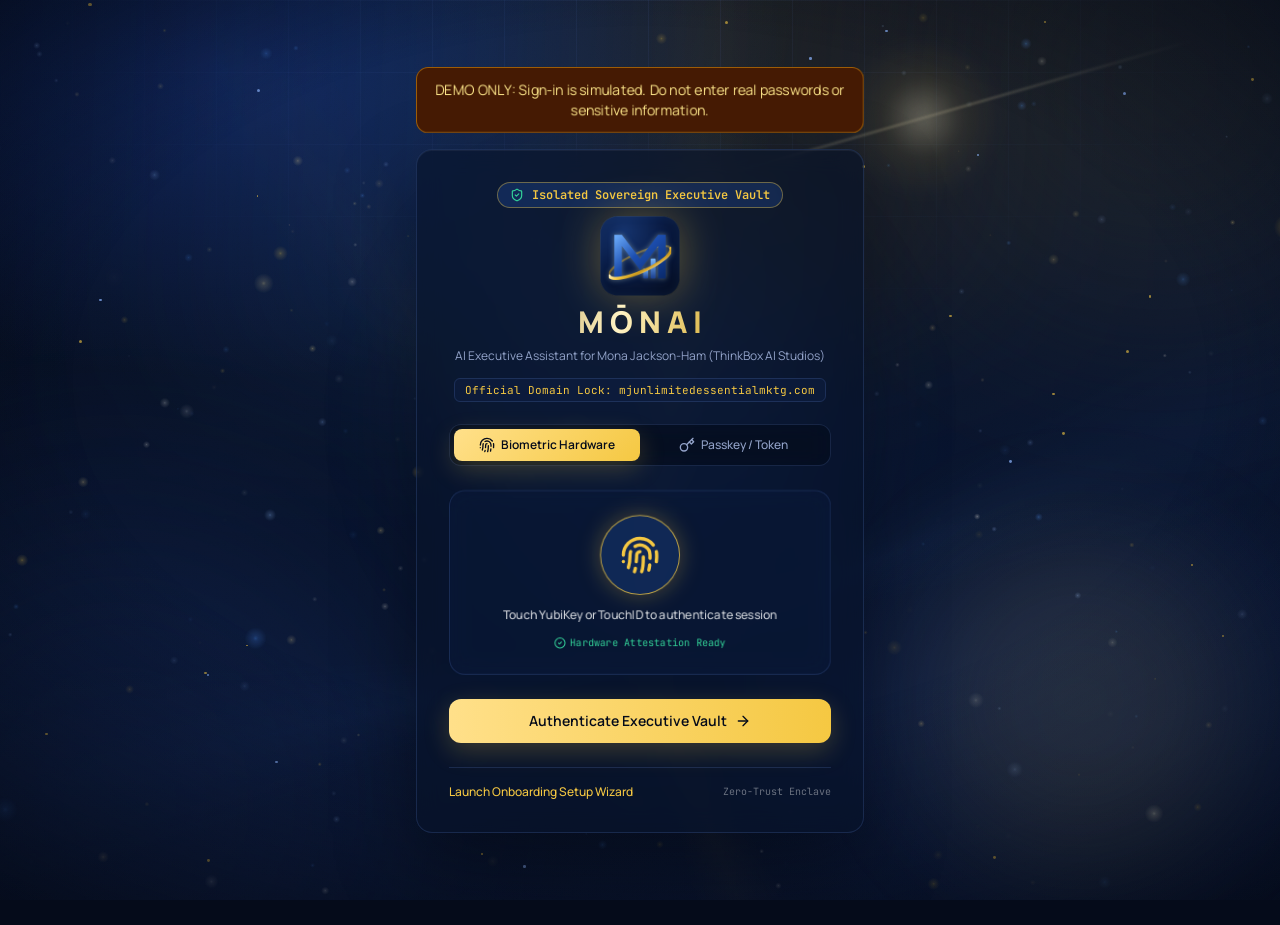
==== commit da8e90b6: "Give the MŌNAI demo the landing page's cinematic 3D layer - Add a theme layer (assets/monai-theme.cs" ====
--- a/demo/index.html
+++ b/demo/index.html
@@ -11,11 +11,13 @@
     <title>MŌNAI | Executive AI Assistant | ThinkBox AI Studios</title>
     <link rel="preconnect" href="https://fonts.googleapis.com">
     <link rel="preconnect" href="https://fonts.gstatic.com" crossorigin>
-    <link href="https://fonts.googleapis.com/css2?family=Inter:wght@300;400;500;600;700;800&family=JetBrains+Mono:wght@400;500;600&display=swap" rel="stylesheet">
+    <link href="https://fonts.googleapis.com/css2?family=Fraunces:ital,opsz,wght@0,9..144,300..700;1,9..144,300..700&family=Manrope:wght@400..800&family=Inter:wght@400;500;600;700;800&family=JetBrains+Mono:wght@400;500;600&display=swap" rel="stylesheet">
     <script type="module" crossorigin src="./assets/index-CStD9iVQ.js"></script>
     <link rel="stylesheet" crossorigin href="./assets/index-D6Wcob5r.css">
+    <link rel="stylesheet" href="./assets/monai-theme.css">
   </head>
   <body class="bg-[#050b1a] text-[#eef3ff] antialiased selection:bg-[#2f6fe0] selection:text-white min-h-screen">
     <div id="root"></div>
+    <script src="./assets/monai-theme.js"></script>
   </body>
 </html>
--- a/demo/assets/monai-theme.css
+++ b/demo/assets/monai-theme.css
@@ -0,0 +1,146 @@
+/* MŌNAI cinematic theme layer for the demo app.
+   Loaded after the compiled build's stylesheet so it wins the cascade. */
+
+:root {
+  --bg: #050b1a; --ink: #eef3ff; --muted: #93a3c9; --muted-2: #6f7fa6;
+  --gold: #f5c842; --gold-soft: #ffe08a; --gold-deep: #c9971c; --blue: #4c98ff;
+  --line: rgba(245, 200, 66, 0.18); --line-blue: rgba(120, 160, 255, 0.16);
+  --serif: 'Fraunces', 'Iowan Old Style', Georgia, serif;
+  --sans: 'Manrope', 'Inter', system-ui, sans-serif;
+  --mono: 'JetBrains Mono', ui-monospace, Menlo, monospace;
+  --ease: cubic-bezier(.22, 1, .36, 1);
+}
+@property --a { syntax: '<angle>'; inherits: false; initial-value: 0deg; }
+
+html { background: var(--bg); }
+html, :host, body, .font-sans { font-family: var(--sans) !important; }
+body, body.bg-\[\#050b1a\] { background: transparent !important; color: var(--ink); -webkit-font-smoothing: antialiased; }
+#root { position: relative; z-index: 1; }
+::selection { background: var(--gold); color: #050b1a; }
+
+/* ── fixed cinematic background (same layer as the landing page) ── */
+.mn-bg { position: fixed; inset: 0; z-index: 0; overflow: hidden; pointer-events: none;
+  background:
+    radial-gradient(ellipse 70% 55% at 18% 8%, rgba(14, 35, 88, 0.95), transparent 62%),
+    radial-gradient(ellipse 55% 45% at 88% 82%, rgba(14, 35, 88, 0.7), transparent 60%),
+    linear-gradient(160deg, #050b1a 0%, #071229 45%, #0d1b3d 100%); }
+.mn-bg canvas { position: absolute; inset: 0; width: 100%; height: 100%; display: block; }
+.mn-grid { position: absolute; inset: 0;
+  background-image: linear-gradient(rgba(120,160,255,.07) 1px, transparent 1px), linear-gradient(90deg, rgba(120,160,255,.07) 1px, transparent 1px);
+  background-size: 72px 72px;
+  -webkit-mask-image: radial-gradient(ellipse 75% 60% at 50% 0%, #000 0%, transparent 72%); mask-image: radial-gradient(ellipse 75% 60% at 50% 0%, #000 0%, transparent 72%); }
+.mn-aurora { position: absolute; left: -20%; right: -20%; top: -30%; height: 70%;
+  background: linear-gradient(100deg, transparent 20%, rgba(76,152,255,.10) 40%, rgba(245,200,66,.10) 55%, transparent 75%);
+  filter: blur(70px); transform: rotate(-8deg); animation: mnAurora 18s ease-in-out infinite alternate; }
+@keyframes mnAurora { from { transform: rotate(-8deg) translateX(-6%); } to { transform: rotate(-6deg) translateX(6%); } }
+.mn-rays { position: absolute; left: 50%; top: -48vh; width: 170vw; height: 170vw; max-width: 2400px; max-height: 2400px;
+  transform: translateX(-50%); border-radius: 50%; opacity: .55;
+  background: conic-gradient(from 0deg at 50% 50%, transparent 0deg, rgba(245,200,66,.11) 7deg, transparent 15deg, transparent 58deg, rgba(76,152,255,.10) 68deg, transparent 78deg, transparent 148deg, rgba(245,200,66,.09) 158deg, transparent 168deg, transparent 246deg, rgba(76,152,255,.09) 258deg, transparent 270deg, transparent 318deg, rgba(245,200,66,.07) 326deg, transparent 334deg, transparent 360deg);
+  -webkit-mask: radial-gradient(circle at 50% 50%, #000 0%, rgba(0,0,0,.55) 28%, transparent 60%); mask: radial-gradient(circle at 50% 50%, #000 0%, rgba(0,0,0,.55) 28%, transparent 60%);
+  animation: mnRays 110s linear infinite; }
+@keyframes mnRays { to { transform: translateX(-50%) rotate(360deg); } }
+.mn-orb { position: absolute; border-radius: 50%; filter: blur(110px); opacity: .55; }
+.mn-orb.gold { width: 480px; height: 480px; background: rgba(245,200,66,.15); top: -160px; right: -120px; animation: mnDrift1 22s ease-in-out infinite; }
+.mn-orb.blue { width: 560px; height: 560px; background: rgba(70,120,255,.17); bottom: -180px; left: -160px; animation: mnDrift2 26s ease-in-out infinite; }
+@keyframes mnDrift1 { 0%,100% { transform: translate(0,0); } 50% { transform: translate(-40px, 50px); } }
+@keyframes mnDrift2 { 0%,100% { transform: translate(0,0); } 50% { transform: translate(50px, -40px); } }
+.mn-star { position: absolute; border-radius: 50%; background: rgba(245,200,66,.6); animation: mnTwinkle 3.5s ease-in-out infinite; }
+.mn-star.b { background: rgba(140,180,255,.7); }
+@keyframes mnTwinkle { 0%,100% { opacity: .12; transform: scale(.8); } 50% { opacity: .95; transform: scale(1.15); } }
+.mn-meteor { position: absolute; width: 180px; height: 1px; background: linear-gradient(90deg, rgba(255,224,138,0), rgba(255,224,138,.9)); transform: rotate(28deg); opacity: 0; animation: mnMeteor 1.6s ease-out forwards; }
+@keyframes mnMeteor { 0% { opacity: 0; transform: rotate(28deg) translateX(0); } 12% { opacity: 1; } 100% { opacity: 0; transform: rotate(28deg) translateX(520px); } }
+.mn-flare { position: absolute; top: 13%; right: 6%; width: 560px; max-width: 70vw; height: 2px; transform: rotate(-16deg); opacity: .5;
+  background: linear-gradient(90deg, transparent, rgba(255,240,190,.6), transparent); filter: blur(1px); animation: mnFlare 9s ease-in-out infinite; }
+.mn-flare::after { content: ''; position: absolute; left: 50%; top: 50%; width: 160px; height: 160px; transform: translate(-50%,-50%); border-radius: 50%;
+  background: radial-gradient(circle, rgba(255,240,190,.6), rgba(245,200,66,.14) 35%, transparent 70%); filter: blur(6px); }
+@keyframes mnFlare { 0%,100% { opacity: .3; } 50% { opacity: .75; } }
+.mn-vignette { position: absolute; inset: 0; background: radial-gradient(ellipse 85% 75% at 50% 42%, transparent 52%, rgba(2,6,16,.8) 100%); }
+.mn-noise { position: absolute; inset: 0; opacity: .045; mix-blend-mode: overlay;
+  background-image: url("data:image/svg+xml;utf8,<svg xmlns='http://www.w3.org/2000/svg' width='160' height='160'><filter id='n'><feTurbulence type='fractalNoise' baseFrequency='0.9' numOctaves='2' stitchTiles='stitch'/></filter><rect width='100%25' height='100%25' filter='url(%23n)'/></svg>"); }
+
+/* ── cinematic intro (same choreography as the landing page) ── */
+.mn-intro { position: fixed; inset: 0; z-index: 200; background: #02060f; display: grid; place-items: center; transition: opacity .9s var(--ease), transform .9s var(--ease), visibility 0s .9s; }
+.mn-intro .bar { position: absolute; left: 0; right: 0; height: 12vh; background: #000; }
+.mn-intro .bar.top { top: 0; } .mn-intro .bar.bottom { bottom: 0; }
+.mn-intro .center { display: grid; justify-items: center; gap: 14px; }
+.mn-intro img { width: min(38vw, 170px); height: min(38vw, 170px); object-fit: contain; animation: mnIntroMark 1.4s var(--ease) both; filter: drop-shadow(0 0 40px rgba(245,200,66,.35)) drop-shadow(0 0 30px rgba(76,152,255,.35)); }
+@keyframes mnIntroMark { 0% { opacity: 0; transform: scale(.55) rotateY(-70deg); filter: blur(12px); } 60% { opacity: 1; } 100% { opacity: 1; transform: none; filter: blur(0); } }
+.mn-intro .word { font-family: var(--sans); font-weight: 800; font-size: clamp(30px, 7vw, 52px); letter-spacing: .28em; padding-left: .28em; line-height: 1.25; }
+.mn-intro .word span { display: inline-block; padding-top: 4px; animation: mnLetter .7s var(--ease) both;
+  background: linear-gradient(90deg, #fff3c4, var(--gold) 45%, var(--gold-soft)); -webkit-background-clip: text; background-clip: text; color: transparent; }
+@keyframes mnLetter { from { opacity: 0; transform: translateY(18px) rotateX(-70deg); filter: blur(6px); } to { opacity: 1; transform: none; filter: blur(0); } }
+.mn-intro .sub { font-family: var(--mono); font-size: 11px; letter-spacing: .4em; color: var(--muted); animation: mnFade .8s .9s var(--ease) both; }
+.mn-intro .loadbar { width: min(320px, 60vw); height: 1px; background: rgba(255,255,255,.12); margin-top: 22px; position: relative; overflow: hidden; }
+.mn-intro .loadbar i { position: absolute; inset: 0; transform-origin: left; transform: scaleX(0); background: linear-gradient(90deg, #4c98ff, var(--gold-soft), var(--gold), #fff8dc); }
+.mn-intro .pct { margin-top: 12px; font-family: var(--mono); font-size: 10.5px; letter-spacing: .3em; color: var(--muted-2); }
+.mn-intro .sweep { position: absolute; inset: 0; background: linear-gradient(100deg, transparent 30%, rgba(255,240,190,.10) 50%, transparent 70%); transform: translateX(-100%); animation: mnSweep 1.4s .5s var(--ease) both; }
+@keyframes mnSweep { to { transform: translateX(100%); } }
+@keyframes mnFade { from { opacity: 0; } to { opacity: 1; } }
+.mn-intro.done { opacity: 0; transform: scale(1.12); visibility: hidden; pointer-events: none; }
+body.mn-intro-on #root { transform: scale(1.035); transform-origin: 50% 20%; }
+#root { transition: transform 1.4s var(--ease); }
+
+/* ── typography: serif display, chrome wordmark ── */
+h1, h2 { font-family: var(--serif); font-weight: 500 !important; letter-spacing: -0.015em; font-variation-settings: 'opsz' 144; }
+h1.mn-wm { font-family: var(--sans); font-weight: 800 !important; letter-spacing: .2em; padding-left: .2em; }
+.mn-chrome { position: relative;
+  background: linear-gradient(100deg, #8a6512 0%, #fff3c4 18%, #d4a92c 30%, #ffffff 42%, #9a7414 55%, #ffe08a 68%, #d4a92c 80%, #fff8dc 92%, #8a6512 100%);
+  background-size: 250% 100%; -webkit-background-clip: text; background-clip: text; color: transparent !important; animation: mnChrome 6s linear infinite; }
+@keyframes mnChrome { to { background-position: -250% 0; } }
+.mn-chrome::after { content: attr(data-text); position: absolute; inset: 0; pointer-events: none;
+  background: linear-gradient(120deg, transparent 40%, rgba(255,255,255,.95) 50%, transparent 60%); background-size: 300% 100%;
+  -webkit-background-clip: text; background-clip: text; color: transparent; animation: mnShine 4.5s ease-in-out infinite; }
+@keyframes mnShine { 0% { background-position: 150% 0; } 60%, 100% { background-position: -150% 0; } }
+.font-mono { font-family: var(--mono) !important; }
+
+/* ── glass surfaces ── */
+.glass-panel { background: rgba(7, 18, 41, 0.62) !important; border-color: rgba(120,160,255,.18) !important; box-shadow: 0 30px 80px rgba(0,0,0,.35), inset 0 1px 0 rgba(255,255,255,.05); }
+.bg-\[\#071229\] { background-color: rgba(7, 18, 41, 0.66) !important; }
+.bg-\[\#071229\]\/90 { background-color: rgba(7, 18, 41, 0.72) !important; -webkit-backdrop-filter: blur(14px); backdrop-filter: blur(14px); }
+.bg-\[\#0b1a3a\] { background-color: rgba(14, 30, 66, 0.55) !important; }
+.bg-\[\#0b1a3a\]\/60 { background-color: rgba(14, 30, 66, 0.42) !important; }
+.bg-\[\#17305f\] { background-color: rgba(28, 52, 104, 0.6) !important; }
+.border-\[\#17305f\] { border-color: rgba(120,160,255,.16) !important; }
+.rounded-2xl.border, .rounded-xl.border { -webkit-backdrop-filter: blur(12px); backdrop-filter: blur(12px); }
+::-webkit-scrollbar-track { background: transparent !important; }
+::-webkit-scrollbar-thumb { background: rgba(120,160,255,.25) !important; }
+::-webkit-scrollbar-thumb:hover { background: var(--gold) !important; }
+
+/* ── gold primaries (navy text on gold, as on the landing page) ── */
+.bg-\[\#2f6fe0\] { background: linear-gradient(135deg, var(--gold-soft), var(--gold)) !important; color: #050b1a !important; box-shadow: 0 8px 26px rgba(245,200,66,.22); }
+.bg-\[\#2f6fe0\] .text-white, .bg-\[\#2f6fe0\].text-white, .bg-\[\#2f6fe0\] .text-\[\#93a3c9\] { color: #050b1a !important; }
+.from-\[\#2f6fe0\] { --tw-gradient-from: var(--gold-soft) var(--tw-gradient-from-position) !important; --tw-gradient-to: rgba(245,200,66,0) var(--tw-gradient-to-position) !important; --tw-gradient-stops: var(--tw-gradient-from), var(--tw-gradient-to) !important; }
+.to-\[\#4c98ff\] { --tw-gradient-to: var(--gold) var(--tw-gradient-to-position) !important; }
+.hover\:from-\[\#1d4fb0\]:hover { --tw-gradient-from: var(--gold) var(--tw-gradient-from-position) !important; }
+.hover\:to-\[\#3a7ff0\]:hover { --tw-gradient-to: var(--gold-deep) var(--tw-gradient-to-position) !important; }
+.from-\[\#2f6fe0\].text-white, .from-\[\#2f6fe0\] .text-white { color: #050b1a !important; }
+.from-\[\#2f6fe0\] { box-shadow: 0 8px 26px rgba(245,200,66,.22); }
+.hover\:bg-\[\#2f6fe0\]:hover, .hover\:bg-\[\#1d4fb0\]:hover { background: linear-gradient(135deg, var(--gold), var(--gold-deep)) !important; color: #050b1a !important; }
+.border-\[\#2f6fe0\] { border-color: rgba(245,200,66,.75) !important; }
+.border-\[\#2f6fe0\]\/30 { border-color: rgba(245,200,66,.3) !important; }
+.border-\[\#2f6fe0\]\/40 { border-color: rgba(245,200,66,.4) !important; }
+.border-\[\#2f6fe0\]\/50 { border-color: rgba(245,200,66,.5) !important; }
+.hover\:border-\[\#2f6fe0\]:hover, .hover\:border-\[\#2f6fe0\]\/40:hover, .hover\:border-\[\#2f6fe0\]\/50:hover, .hover\:border-\[\#2f6fe0\]\/60:hover, .focus\:border-\[\#2f6fe0\]:focus { border-color: rgba(245,200,66,.6) !important; }
+.shadow-\[\#2f6fe0\]\/20, .shadow-\[\#2f6fe0\]\/30, .shadow-\[\#2f6fe0\]\/40 { --tw-shadow-color: rgba(245,200,66,.3) !important; }
+.glow-purple { box-shadow: 0 0 28px -5px rgba(245,200,66,.45) !important; }
+.accent-\[\#2f6fe0\] { accent-color: var(--gold) !important; }
+.selection\:bg-\[\#2f6fe0\] *::selection { background-color: var(--gold) !important; color: #050b1a !important; }
+input:focus, textarea:focus, select:focus { box-shadow: 0 0 0 4px rgba(245,200,66,.12); }
+
+/* ── 3D tilt on cards (class added by the theme script) ── */
+.mn-tilt { transform: perspective(1000px) rotateX(var(--rx, 0deg)) rotateY(var(--ry, 0deg)); transition: transform .25s ease-out, border-color .3s, box-shadow .3s; will-change: transform; }
+.mn-tilt:hover { border-color: rgba(245,200,66,.5) !important; box-shadow: 0 24px 50px rgba(0,0,0,.4), 0 0 0 1px rgba(245,200,66,.08); }
+.mn-tilt::after { content: ''; position: absolute; inset: 0; border-radius: inherit; pointer-events: none; opacity: 0; transition: opacity .3s;
+  background: radial-gradient(360px circle at var(--gx, 50%) var(--gy, 50%), rgba(245,200,66,.13), transparent 55%); }
+.mn-tilt:hover::after { opacity: 1; }
+.mn-tilt { position: relative; }
+
+@media (prefers-reduced-motion: reduce) {
+  .mn-intro { display: none; }
+  .mn-aurora, .mn-rays, .mn-orb, .mn-star, .mn-flare, .mn-chrome, .mn-chrome::after { animation: none !important; }
+  .mn-tilt { transform: none !important; }
+}
+
+/* page wrappers: let the fixed cinematic layer show through; small inner boxes stay dark glass */
+.min-h-screen.bg-\[\#050b1a\] { background: transparent !important; }
+.bg-\[\#050b1a\] { background-color: rgba(5, 11, 26, 0.55) !important; }
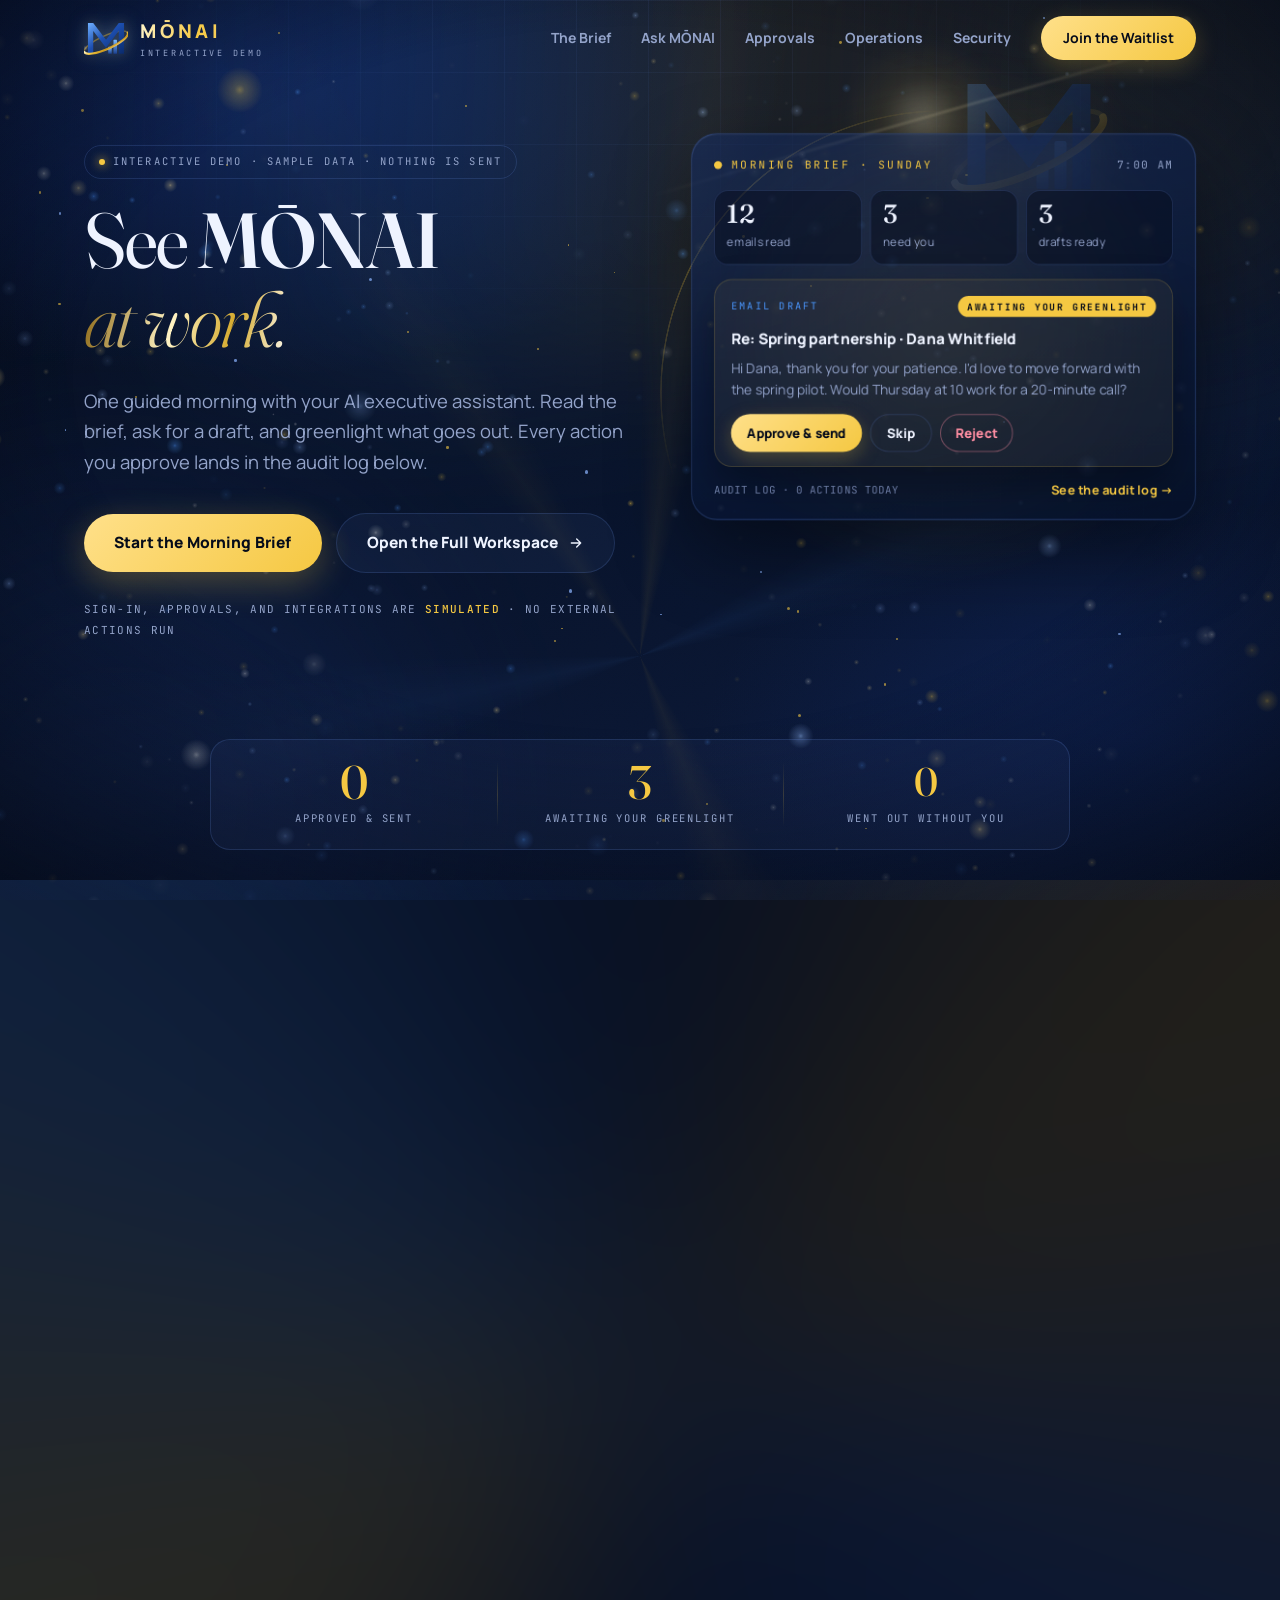
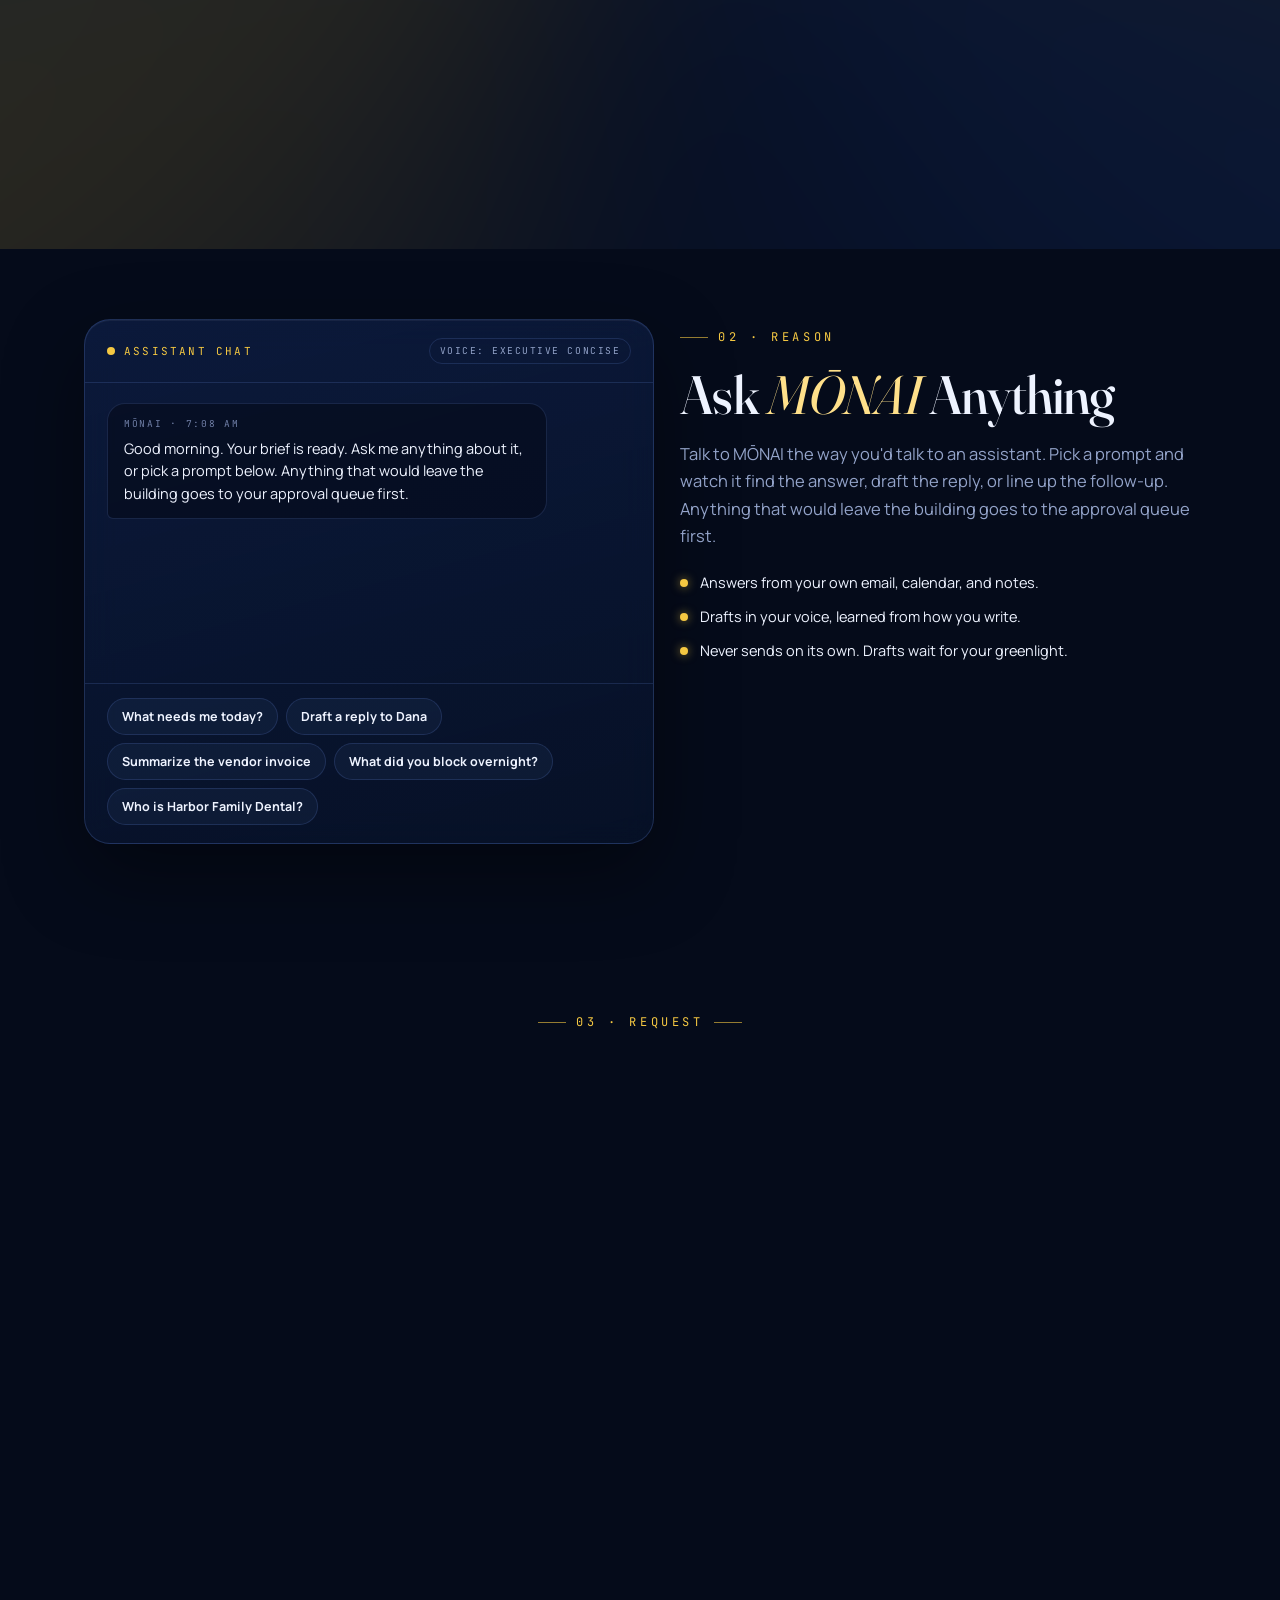
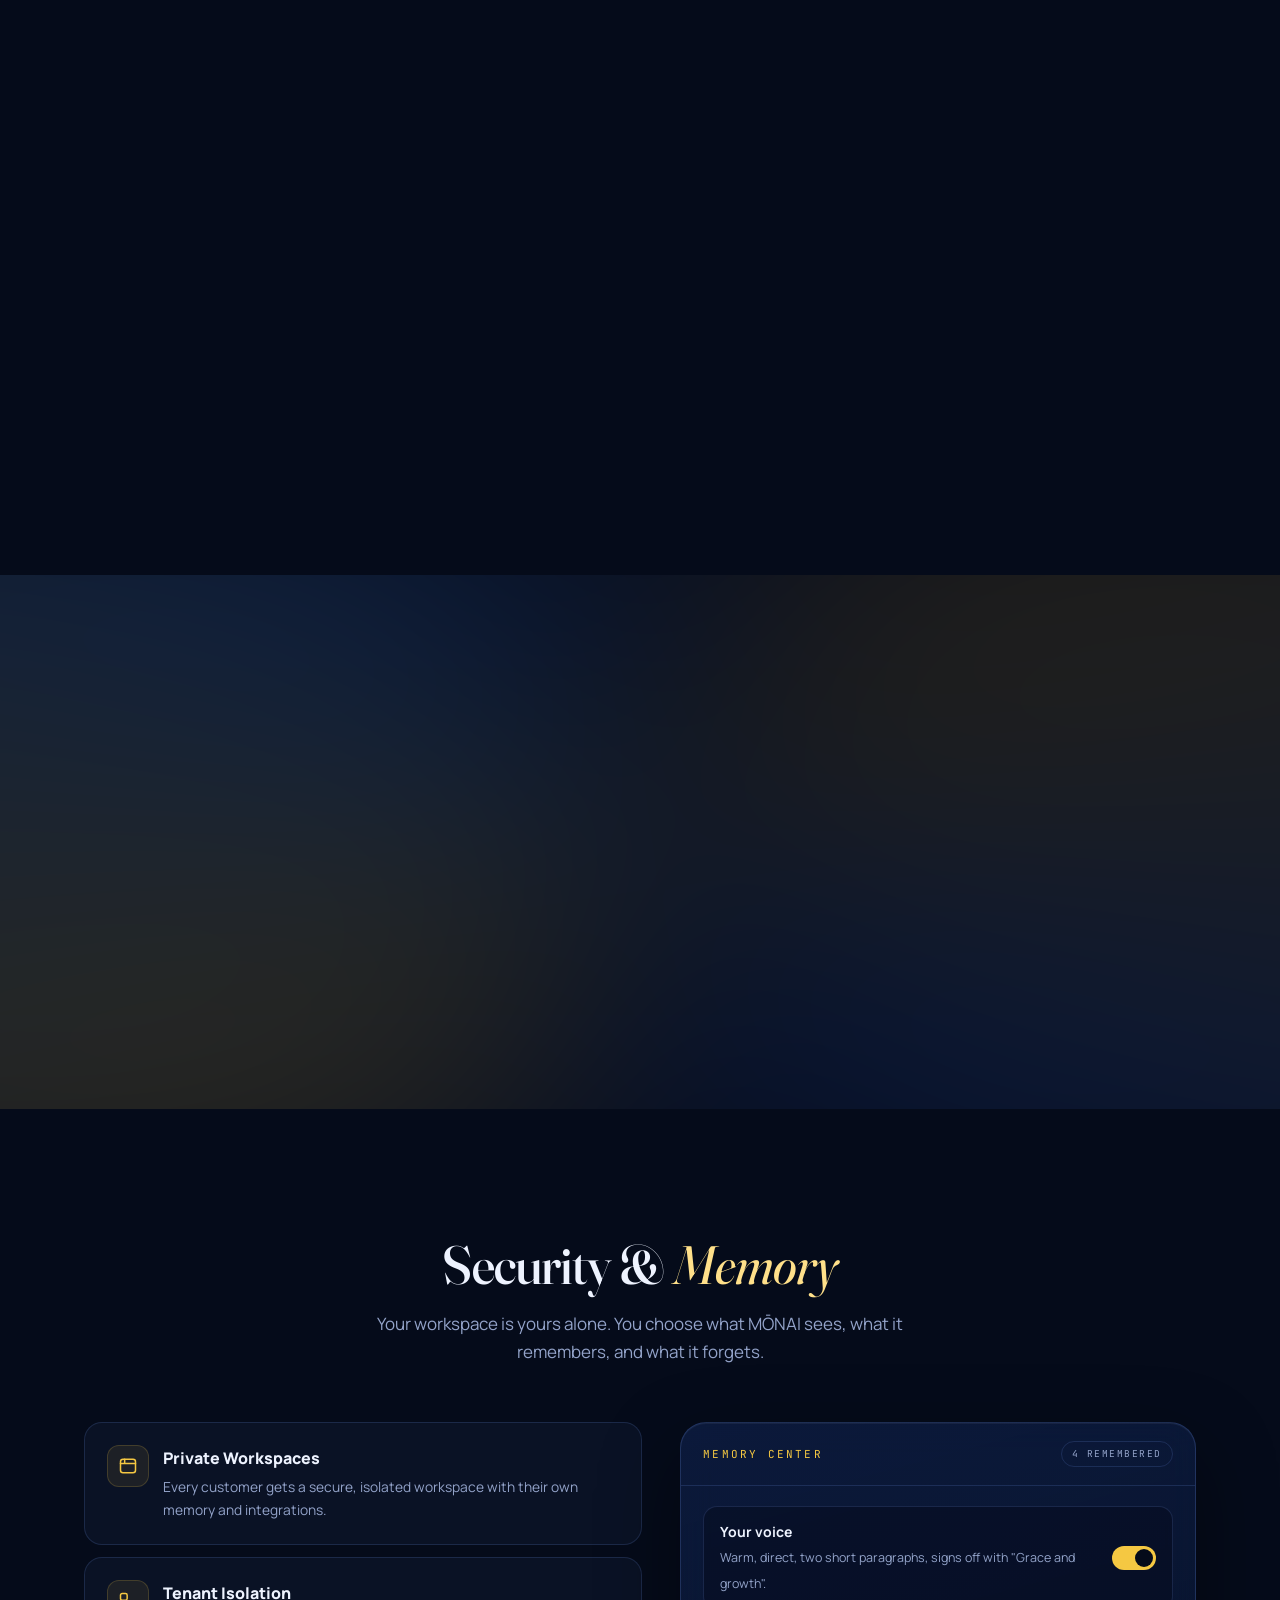
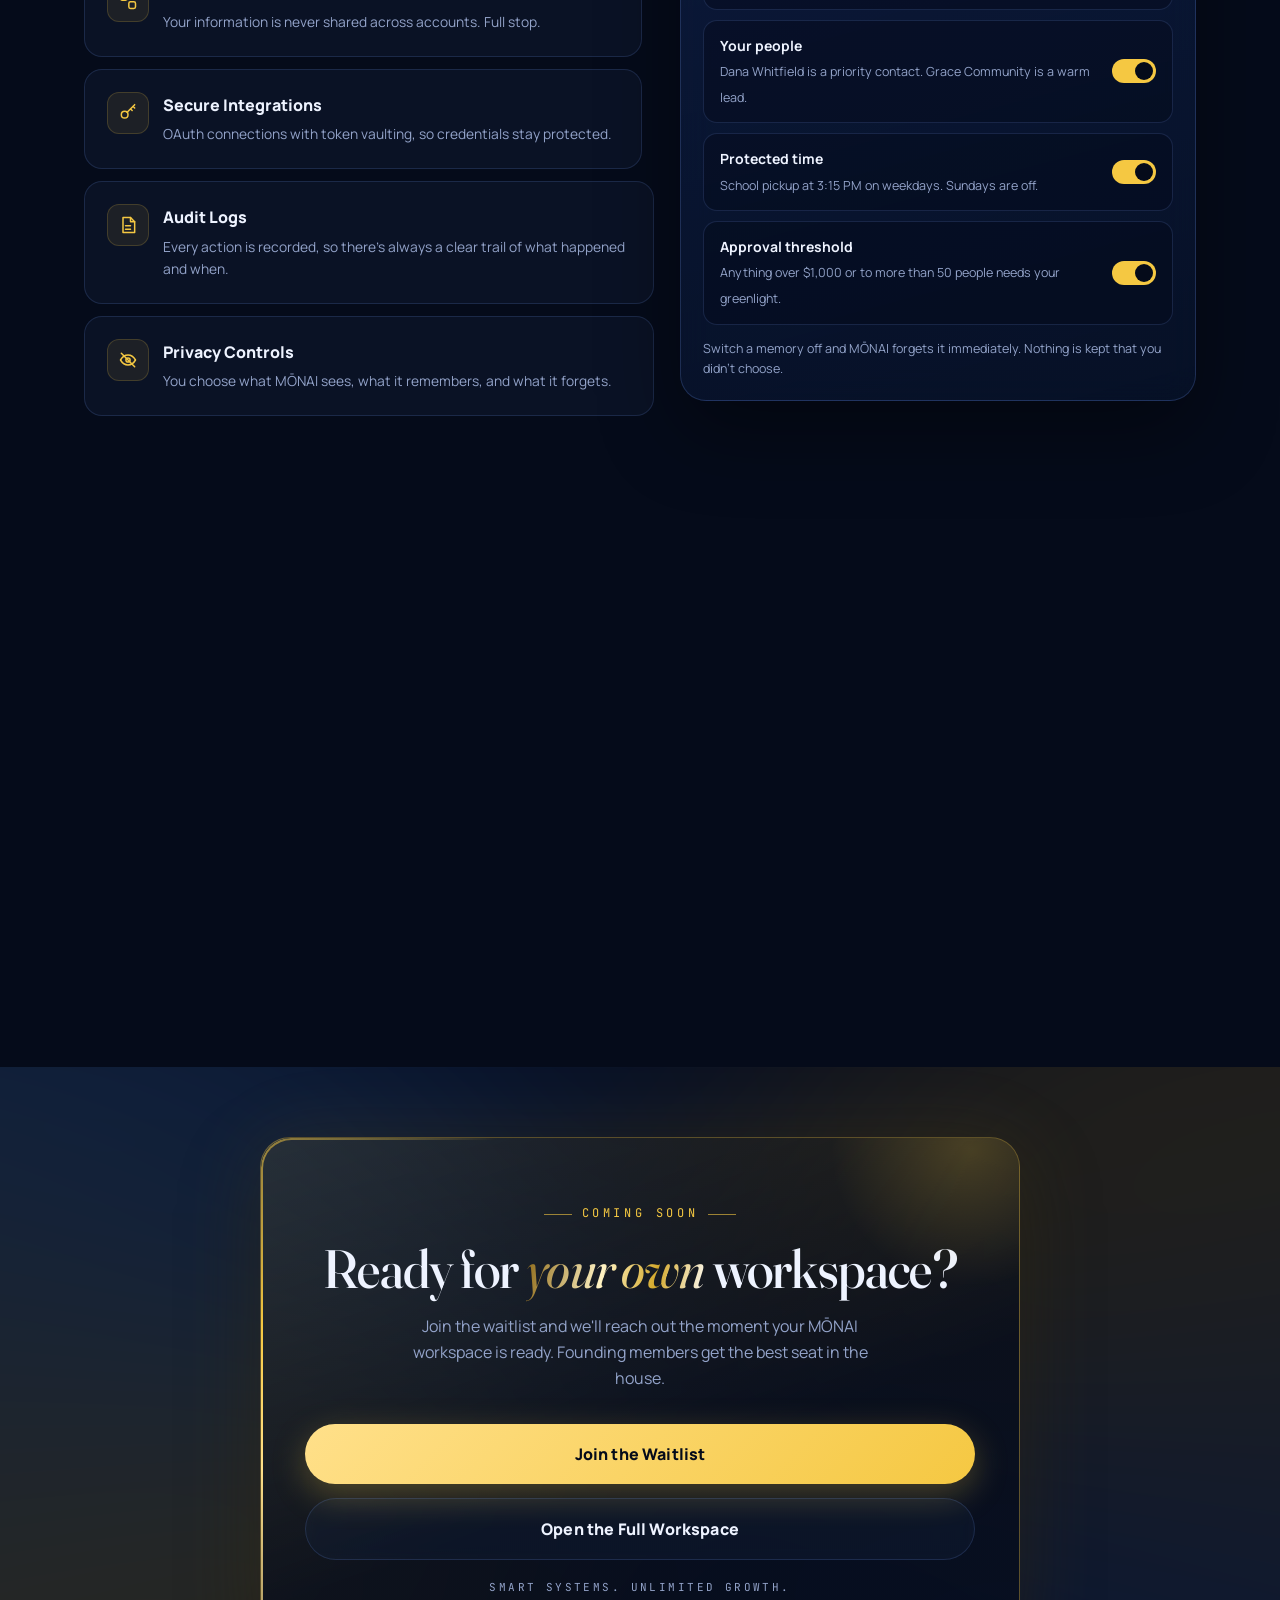
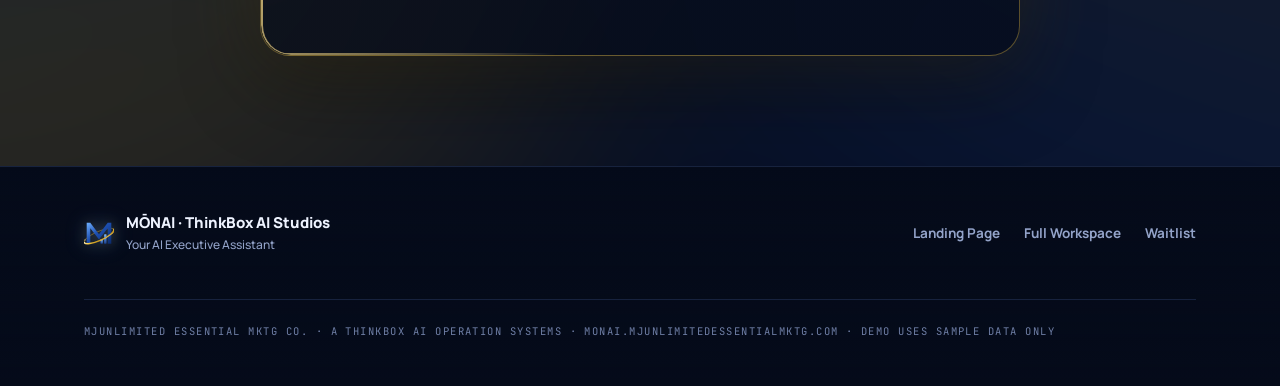
==== commit b99e7321: "Rebuild /demo/ as a cinematic single page matching the landing design The demo is now the same kind " ====
--- a/demo/index.html
+++ b/demo/index.html
@@ -1,23 +1,1402 @@
 <!DOCTYPE html>
-<html lang="en" class="dark">
-  <head>
-    <meta charset="UTF-8" />
-    <link rel="icon" type="image/png" sizes="32x32" href="/monai-icon-32.png" />
-    <link rel="icon" type="image/png" sizes="64x64" href="/monai-icon-64.png" />
-    <link rel="apple-touch-icon" sizes="180x180" href="/monai-icon-180.png" />
-    <link rel="icon" type="image/png" sizes="512x512" href="/monai-icon-512.png" />
-    <meta name="theme-color" content="#050b1a" />
-    <meta name="viewport" content="width=device-width, initial-scale=1.0" />
-    <title>MŌNAI | Executive AI Assistant | ThinkBox AI Studios</title>
-    <link rel="preconnect" href="https://fonts.googleapis.com">
-    <link rel="preconnect" href="https://fonts.gstatic.com" crossorigin>
-    <link href="https://fonts.googleapis.com/css2?family=Fraunces:ital,opsz,wght@0,9..144,300..700;1,9..144,300..700&family=Manrope:wght@400..800&family=Inter:wght@400;500;600;700;800&family=JetBrains+Mono:wght@400;500;600&display=swap" rel="stylesheet">
-    <script type="module" crossorigin src="./assets/index-CStD9iVQ.js"></script>
-    <link rel="stylesheet" crossorigin href="./assets/index-D6Wcob5r.css">
-    <link rel="stylesheet" href="./assets/monai-theme.css">
-  </head>
-  <body class="bg-[#050b1a] text-[#eef3ff] antialiased selection:bg-[#2f6fe0] selection:text-white min-h-screen">
-    <div id="root"></div>
-    <script src="./assets/monai-theme.js"></script>
-  </body>
+<html lang="en">
+<head>
+  <meta charset="UTF-8" />
+  <meta name="viewport" content="width=device-width, initial-scale=1.0" />
+  <meta name="description" content="Interactive demo of MŌNAI, the AI executive assistant from ThinkBox AI Studios. Sample data only. Nothing sends without your greenlight." />
+  <meta name="theme-color" content="#050b1a" />
+  <meta property="og:title" content="MŌNAI Demo | See the assistant at work" />
+  <meta property="og:description" content="A guided morning with MŌNAI: the brief, the drafts, the approval boundary, and the audit log. Sample data only." />
+  <meta property="og:type" content="website" />
+  <meta property="og:url" content="https://monai.mjunlimitedessentialmktg.com/demo/" />
+  <meta property="og:image" content="https://monai.mjunlimitedessentialmktg.com/monai-icon-512.png" />
+  <title>MŌNAI Demo | See the Assistant at Work | ThinkBox AI Studios</title>
+  <link rel="icon" type="image/png" sizes="32x32" href="/monai-icon-32.png" />
+  <link rel="icon" type="image/png" sizes="64x64" href="/monai-icon-64.png" />
+  <link rel="apple-touch-icon" sizes="180x180" href="/monai-icon-180.png" />
+  <link rel="preconnect" href="https://fonts.googleapis.com" />
+  <link rel="preconnect" href="https://fonts.gstatic.com" crossorigin />
+  <link href="https://fonts.googleapis.com/css2?family=Fraunces:ital,opsz,wght@0,9..144,300..700;1,9..144,300..700&family=Manrope:wght@400..800&family=JetBrains+Mono:wght@400;500;600&display=swap" rel="stylesheet" />
+    <style>
+    :root {
+      --bg: #050b1a;
+      --bg2: #0d1b3d;
+      --navy: #0e2358;
+      --navy-deep: #071229;
+      --ink: #eef3ff;
+      --muted: #93a3c9;
+      --muted-2: #6f7fa6;
+      --gold: #f5c842;
+      --gold-soft: #ffe08a;
+      --gold-deep: #c9971c;
+      --blue: #4c98ff;
+      --line: rgba(245, 200, 66, 0.18);
+      --line-blue: rgba(120, 160, 255, 0.16);
+      --card: rgba(120, 160, 255, 0.05);
+      --card-2: rgba(120, 160, 255, 0.09);
+      --glass: rgba(7, 18, 41, 0.62);
+      --serif: 'Fraunces', 'Iowan Old Style', 'Palatino Linotype', Georgia, serif;
+      --sans: 'Manrope', 'Inter', system-ui, -apple-system, sans-serif;
+      --mono: 'JetBrains Mono', ui-monospace, SFMono-Regular, Menlo, monospace;
+      --radius: 22px;
+      --ease: cubic-bezier(.22, 1, .36, 1);
+    }
+    @property --a { syntax: '<angle>'; inherits: false; initial-value: 0deg; }
+
+    * { margin: 0; padding: 0; box-sizing: border-box; }
+    html { scroll-behavior: smooth; -webkit-text-size-adjust: 100%; overflow-x: hidden; overflow-x: clip; }
+    body {
+      background: var(--bg);
+      color: var(--ink);
+      font-family: var(--sans);
+      line-height: 1.65;
+      overflow-x: clip;
+      -webkit-font-smoothing: antialiased;
+    }
+    ::selection { background: var(--gold); color: #050b1a; }
+    a { color: inherit; }
+    button { font-family: inherit; }
+    img, svg { display: block; }
+
+    .wrap { max-width: 1160px; margin: 0 auto; padding: 0 24px; }
+    @media (max-width: 560px) { .wrap { padding: 0 16px; } }
+
+    /* ───────────────────────── background ───────────────────────── */
+    .bg-fixed {
+      position: fixed; inset: 0; z-index: 0; overflow: hidden; pointer-events: none;
+      background:
+        radial-gradient(ellipse 70% 55% at 18% 8%, rgba(14, 35, 88, 0.95), transparent 62%),
+        radial-gradient(ellipse 55% 45% at 88% 82%, rgba(14, 35, 88, 0.7), transparent 60%),
+        linear-gradient(160deg, #050b1a 0%, #071229 45%, #0d1b3d 100%);
+    }
+    .bg-grid {
+      position: absolute; inset: 0;
+      background-image:
+        linear-gradient(rgba(120, 160, 255, 0.07) 1px, transparent 1px),
+        linear-gradient(90deg, rgba(120, 160, 255, 0.07) 1px, transparent 1px);
+      background-size: 72px 72px;
+      -webkit-mask-image: radial-gradient(ellipse 75% 60% at 50% 0%, #000 0%, transparent 72%);
+      mask-image: radial-gradient(ellipse 75% 60% at 50% 0%, #000 0%, transparent 72%);
+    }
+    .aurora {
+      position: absolute; left: -20%; right: -20%; top: -30%; height: 70%;
+      background: linear-gradient(100deg, transparent 20%, rgba(76, 152, 255, 0.10) 40%, rgba(245, 200, 66, 0.10) 55%, transparent 75%);
+      filter: blur(70px); transform: rotate(-8deg);
+      animation: auroraMove 18s ease-in-out infinite alternate;
+    }
+    @keyframes auroraMove { from { transform: rotate(-8deg) translateX(-6%); } to { transform: rotate(-6deg) translateX(6%); } }
+    .orb { position: absolute; border-radius: 50%; filter: blur(110px); opacity: 0.55; }
+    .orb-gold { width: 480px; height: 480px; background: rgba(245, 200, 66, 0.15); top: -160px; right: -120px; animation: drift1 22s ease-in-out infinite; }
+    .orb-blue { width: 560px; height: 560px; background: rgba(70, 120, 255, 0.17); bottom: -180px; left: -160px; animation: drift2 26s ease-in-out infinite; }
+    @keyframes drift1 { 0%,100% { transform: translate(0,0); } 50% { transform: translate(-40px, 50px); } }
+    @keyframes drift2 { 0%,100% { transform: translate(0,0); } 50% { transform: translate(50px, -40px); } }
+    .starfield { position: absolute; inset: 0; }
+    .star {
+      position: absolute; width: 3px; height: 3px; border-radius: 50%;
+      background: rgba(245, 200, 66, 0.6); animation: twinkle 3.5s ease-in-out infinite;
+    }
+    .star.blue { background: rgba(140, 180, 255, 0.7); }
+    @keyframes twinkle { 0%,100% { opacity: 0.12; transform: scale(.8); } 50% { opacity: 0.95; transform: scale(1.15); } }
+    .meteor {
+      position: absolute; width: 180px; height: 1px; top: 0; left: 0;
+      background: linear-gradient(90deg, rgba(255, 224, 138, 0), rgba(255, 224, 138, 0.9));
+      transform: rotate(28deg); opacity: 0; animation: meteor 1.6s ease-out forwards;
+    }
+    @keyframes meteor { 0% { opacity: 0; transform: rotate(28deg) translateX(0); } 12% { opacity: 1; } 100% { opacity: 0; transform: rotate(28deg) translateX(520px); } }
+    .bg-noise {
+      position: absolute; inset: 0; opacity: 0.045; mix-blend-mode: overlay;
+      background-image: url("data:image/svg+xml;utf8,<svg xmlns='http://www.w3.org/2000/svg' width='160' height='160'><filter id='n'><feTurbulence type='fractalNoise' baseFrequency='0.9' numOctaves='2' stitchTiles='stitch'/></filter><rect width='100%25' height='100%25' filter='url(%23n)'/></svg>");
+    }
+
+    /* ───────────────────────── cinematic layer ───────────────────────── */
+    #cosmos { position: absolute; inset: 0; width: 100%; height: 100%; display: block; }
+    .rays {
+      position: absolute; left: 50%; top: -48vh; width: 170vw; height: 170vw; max-width: 2400px; max-height: 2400px;
+      transform: translateX(-50%); border-radius: 50%; pointer-events: none; opacity: .6;
+      background: conic-gradient(from 0deg at 50% 50%,
+        transparent 0deg, rgba(245,200,66,.11) 7deg, transparent 15deg,
+        transparent 58deg, rgba(76,152,255,.10) 68deg, transparent 78deg,
+        transparent 148deg, rgba(245,200,66,.09) 158deg, transparent 168deg,
+        transparent 246deg, rgba(76,152,255,.09) 258deg, transparent 270deg,
+        transparent 318deg, rgba(245,200,66,.07) 326deg, transparent 334deg, transparent 360deg);
+      -webkit-mask: radial-gradient(circle at 50% 50%, #000 0%, rgba(0,0,0,.55) 28%, transparent 60%);
+      mask: radial-gradient(circle at 50% 50%, #000 0%, rgba(0,0,0,.55) 28%, transparent 60%);
+      animation: raysSpin 110s linear infinite;
+    }
+    @keyframes raysSpin { to { transform: translateX(-50%) rotate(360deg); } }
+    .vignette { position: absolute; inset: 0; pointer-events: none; background: radial-gradient(ellipse 85% 75% at 50% 42%, transparent 52%, rgba(2, 6, 16, .8) 100%); }
+    .flare { position: absolute; top: 13%; right: 6%; width: 560px; max-width: 70vw; height: 2px; pointer-events: none; transform: rotate(-16deg); opacity: .5;
+      background: linear-gradient(90deg, transparent, rgba(255,240,190,.6), transparent); filter: blur(1px); animation: flarePulse 9s ease-in-out infinite; }
+    .flare::after { content: ''; position: absolute; left: 50%; top: 50%; width: 160px; height: 160px; transform: translate(-50%,-50%); border-radius: 50%;
+      background: radial-gradient(circle, rgba(255,240,190,.6), rgba(245,200,66,.14) 35%, transparent 70%); filter: blur(6px); }
+    @keyframes flarePulse { 0%,100% { opacity: .3; } 50% { opacity: .75; } }
+
+    /* cinematic intro */
+    .intro { position: fixed; inset: 0; z-index: 200; background: #02060f; display: grid; place-items: center; transition: opacity .9s var(--ease), transform .9s var(--ease), visibility 0s .9s; }
+    .intro .bar { position: absolute; left: 0; right: 0; height: 12vh; background: #000; }
+    .intro .bar.top { top: 0; } .intro .bar.bottom { bottom: 0; }
+    .intro-center { display: grid; justify-items: center; gap: 14px; transform: translateY(6px); }
+    .intro-mark { width: min(38vw, 190px); height: min(38vw, 190px); animation: introMark 1.4s var(--ease) both; filter: drop-shadow(0 0 40px rgba(245,200,66,.35)) drop-shadow(0 0 30px rgba(76,152,255,.35)); }
+    @keyframes introMark { 0% { opacity: 0; transform: scale(.55) rotateY(-70deg); filter: blur(12px); } 60% { opacity: 1; } 100% { opacity: 1; transform: scale(1) rotateY(0); filter: blur(0); } }
+    .intro-word { font-family: var(--sans); font-weight: 800; font-size: clamp(30px, 7vw, 52px); letter-spacing: .28em; padding-left: .28em; line-height: 1.25; padding-top: 4px; }
+    .intro-word span { display: inline-block; animation: introLetter .7s var(--ease) both; padding-top: 4px;
+      background: linear-gradient(90deg, #fff3c4, var(--gold) 45%, var(--gold-soft)); -webkit-background-clip: text; background-clip: text; color: transparent; }
+    @keyframes introLetter { from { opacity: 0; transform: translateY(18px) rotateX(-70deg); filter: blur(6px); } to { opacity: 1; transform: none; filter: blur(0); } }
+    .intro-sub { font-family: var(--mono); font-size: 11px; letter-spacing: .4em; color: var(--muted); animation: introFade .8s .9s var(--ease) both; }
+    .intro-sweep { position: absolute; inset: 0; pointer-events: none; background: linear-gradient(100deg, transparent 30%, rgba(255,240,190,.10) 50%, transparent 70%); transform: translateX(-100%); animation: introSweep 1.4s .5s var(--ease) both; }
+    @keyframes introSweep { to { transform: translateX(100%); } }
+    @keyframes introFade { from { opacity: 0; } to { opacity: 1; } }
+    .intro.done { opacity: 0; transform: scale(1.12); visibility: hidden; pointer-events: none; }
+    body.intro-on main { transform: scale(1.035); transform-origin: 50% 20%; }
+    main { transition: transform 1.4s var(--ease); }
+
+    /* 3D tilt + depth */
+    .grid, .flow, .sec-grid, .hero-visual, .foot { perspective: 1200px; }
+    .card, .step, .sec-item { transform-style: preserve-3d; }
+    .card.in, .step.in, .sec-item.in { transform: rotateX(var(--rx, 0deg)) rotateY(var(--ry, 0deg)); }
+    .card:hover { transform: translateY(-6px) rotateX(var(--rx, 0deg)) rotateY(var(--ry, 0deg)); }
+    .step:hover { transform: translateY(-5px) rotateX(var(--rx, 0deg)) rotateY(var(--ry, 0deg)); }
+    .sec-item:hover { transform: translateY(-4px) rotateX(var(--rx, 0deg)) rotateY(var(--ry, 0deg)); }
+    .card > *, .step > * { transform: translateZ(18px); }
+    .brief-float { animation: floaty 7s ease-in-out infinite; transform-style: preserve-3d; }
+    .brief { animation: none; transform: rotateX(var(--rx, 0deg)) rotateY(var(--ry, 0deg)); transform-style: preserve-3d; transition: transform .25s ease-out, box-shadow .25s; will-change: transform; }
+    .brief::after { content: ''; position: absolute; inset: 0; border-radius: inherit; pointer-events: none; opacity: 0; transition: opacity .3s;
+      background: radial-gradient(360px circle at var(--gx, 50%) var(--gy, 50%), rgba(255,240,190,.16), transparent 55%); }
+    .hero-visual:hover .brief::after { opacity: 1; }
+    .brief-top, .brief-foot { transform: translateZ(26px); }
+    .brief-stats { transform: translateZ(40px); }
+    .brief-item { transform: translateZ(64px); box-shadow: 0 18px 40px rgba(0,0,0,.35); }
+    .mark-coin { position: absolute; right: -4%; top: -14%; width: 74%; opacity: .2; pointer-events: none; perspective: 900px; }
+    .mark-coin .mark { width: 100%; height: auto; animation: coin 28s linear infinite; transform-style: preserve-3d; filter: drop-shadow(0 0 30px rgba(245,200,66,.35)); }
+    @keyframes coin { from { transform: rotateY(0deg); } to { transform: rotateY(360deg); } }
+    .hero h1 { perspective: 700px; }
+    .hero h1 .w { display: inline-block; animation: wordIn 1s var(--ease) both; transform-origin: 50% 100%; }
+    .hero h1 .w:nth-child(1) { animation-delay: .15s; } .hero h1 .w:nth-child(2) { animation-delay: .3s; }
+    .hero h1 .w:nth-child(4) { animation-delay: .45s; } .hero h1 .w:nth-child(5) { animation-delay: .6s; }
+    @keyframes wordIn { from { opacity: 0; transform: translateY(46px) rotateX(-70deg); filter: blur(10px); } to { opacity: 1; transform: none; filter: blur(0); } }
+    .hero-copy { transform: translateY(calc(var(--sy, 0) * -0.05px)); }
+    .hero-visual { transform: translateY(calc(var(--sy, 0) * -0.12px)); }
+    .reveal { filter: blur(8px); }
+    .reveal.in { filter: blur(0); }
+    .reveal { transition: opacity .9s var(--ease), transform .9s var(--ease), filter .9s var(--ease); }
+    @media (prefers-reduced-motion: reduce) { .intro { display: none; } .hero h1 .w { animation: none; } .reveal { filter: none; } }
+
+    /* gold chrome text + iridescent (ported mechanism, navy/gold palette) */
+    .chrome {
+      background: linear-gradient(100deg, #8a6512 0%, #fff3c4 18%, #d4a92c 30%, #ffffff 42%, #9a7414 55%, #ffe08a 68%, #d4a92c 80%, #fff8dc 92%, #8a6512 100%);
+      background-size: 250% 100%; -webkit-background-clip: text; background-clip: text; color: transparent;
+      animation: chrome 6s linear infinite; position: relative;
+    }
+    @keyframes chrome { to { background-position: -250% 0; } }
+    .chrome::after {
+      content: attr(data-text); position: absolute; inset: 0; pointer-events: none;
+      background: linear-gradient(120deg, transparent 40%, rgba(255,255,255,.95) 50%, transparent 60%); background-size: 300% 100%;
+      -webkit-background-clip: text; background-clip: text; color: transparent; animation: shine 4.5s ease-in-out infinite;
+    }
+    @keyframes shine { 0% { background-position: 150% 0; } 60%, 100% { background-position: -150% 0; } }
+    .irid { background: linear-gradient(90deg, #cfe0ff, var(--gold-soft), var(--gold), #4c98ff, #cfe0ff); background-size: 300% 100%; -webkit-background-clip: text; background-clip: text; color: transparent; animation: irid 9s linear infinite; }
+    @keyframes irid { to { background-position: 300% 0; } }
+
+    /* band glow: blurred conic gradient turning behind a section */
+    .band { position: relative; overflow: hidden; }
+    .band-glow { position: absolute; inset: -25%; pointer-events: none; opacity: .16; will-change: transform;
+      background: conic-gradient(from 180deg at 50% 50%, #0e2358, #f5c842, #4c98ff, #0e2358, #c9971c, #2b5cc7, #0e2358);
+      filter: blur(120px); animation: spinBand 40s linear infinite; }
+    @keyframes spinBand { to { transform: rotate(360deg); } }
+    .band > .wrap { position: relative; }
+
+    /* loader bar in the intro */
+    .intro-bar { width: min(320px, 60vw); height: 1px; background: rgba(255,255,255,.12); margin-top: 22px; position: relative; overflow: hidden; }
+    .intro-bar i { position: absolute; inset: 0; transform-origin: left; transform: scaleX(0); background: linear-gradient(90deg, #4c98ff, var(--gold-soft), var(--gold), #fff8dc); }
+    .intro-pct { margin-top: 12px; font-family: var(--mono); font-size: 10.5px; letter-spacing: .3em; color: var(--muted-2); }
+
+    /* pinned film: the ORRA section scrubs with scroll on desktop */
+    .orra .stage { position: relative; }
+    .orra-scene { display: none; position: absolute; inset: 0; width: 100%; height: 100%; pointer-events: none; }
+    .orra.pinned { height: 300vh; padding: 0; }
+    .orra.pinned .stage { position: sticky; top: 0; height: 100vh; display: flex; align-items: center; overflow: hidden; }
+    .orra.pinned .stage > .wrap { width: 100%; position: relative; }
+    .orra.pinned .orra-scene { display: block; }
+    .orra.pinned .packet { animation: none; transition: left .15s linear; }
+    .orra.pinned .step { transition: transform .5s var(--ease), border-color .5s, opacity .5s, box-shadow .5s; }
+    .orra.pinned .step.dim { opacity: .42; transform: scale(.97); }
+    .orra.pinned .step.active { opacity: 1; transform: translateY(-8px) scale(1.04); border-color: rgba(245,200,66,.7); box-shadow: 0 30px 60px rgba(0,0,0,.45), 0 0 50px rgba(245,200,66,.12); }
+    .orra.pinned .step.gate.approved .node { box-shadow: 0 0 0 10px rgba(245,200,66,.18), 0 0 60px rgba(245,200,66,.55); }
+    .orra.pinned .orra-note { opacity: 0; transform: translateY(20px); transition: opacity .5s, transform .5s var(--ease); }
+    .orra.pinned .orra-note.show { opacity: 1; transform: none; }
+    .film-hint { display: none; position: absolute; left: 50%; bottom: 22px; transform: translateX(-50%); font-family: var(--mono); font-size: 10px; letter-spacing: .34em; color: var(--muted-2); text-transform: uppercase; }
+    .film-hint::after { content: ''; display: block; width: 1px; height: 40px; margin: 10px auto 0; background: linear-gradient(180deg, var(--gold), transparent); animation: drop 2s ease-in-out infinite; }
+    @keyframes drop { 50% { transform: translateY(8px); opacity: .3; } }
+    .orra.pinned .film-hint { display: block; }
+    .orra.pinned .film-hint.hide { opacity: 0; transition: opacity .4s; }
+
+    /* scroll progress */
+    .progress { position: fixed; top: 0; left: 0; height: 2px; width: 0; z-index: 60; background: linear-gradient(90deg, var(--gold-soft), var(--gold)); box-shadow: 0 0 12px rgba(245,200,66,.6); }
+
+    header, main, section, footer { position: relative; z-index: 1; }
+    section[id] { scroll-margin-top: 84px; }
+
+    /* ───────────────────────── logo ───────────────────────── */
+    .mark { width: 44px; height: 44px; overflow: visible; filter: drop-shadow(0 0 10px rgba(76,152,255,.35)) drop-shadow(0 0 6px rgba(245,200,66,.18)); }
+    .lockup { display: inline-flex; align-items: center; gap: 12px; text-decoration: none; }
+    .wordmark { display: flex; flex-direction: column; line-height: 1; }
+    .wordmark .wm {
+      font-family: var(--sans); font-weight: 800; font-size: 19px; letter-spacing: 0.2em; line-height: 1.25; padding-top: 2px;
+      background: linear-gradient(90deg, #fff3c4, var(--gold) 45%, var(--gold-soft));
+      -webkit-background-clip: text; background-clip: text; color: transparent;
+    }
+    .wordmark .wm-sub { font-family: var(--mono); font-size: 8.5px; letter-spacing: 0.32em; color: var(--muted); margin-top: 5px; text-transform: uppercase; }
+
+    /* ───────────────────────── nav ───────────────────────── */
+    header { position: sticky; top: 0; z-index: 50; transition: background .3s, border-color .3s, backdrop-filter .3s; border-bottom: 1px solid transparent; }
+    header.scrolled { background: rgba(5, 11, 26, 0.72); backdrop-filter: blur(14px); -webkit-backdrop-filter: blur(14px); border-bottom-color: var(--line-blue); }
+    nav { display: flex; align-items: center; justify-content: space-between; padding: 16px 0; }
+    .nav-links { display: flex; align-items: center; gap: 30px; }
+    .nav-links a { color: var(--muted); text-decoration: none; font-size: 14px; font-weight: 700; transition: color .2s; position: relative; }
+    .nav-links a:not(.nav-cta)::after { content: ''; position: absolute; left: 0; right: 100%; bottom: -5px; height: 1px; background: var(--gold); transition: right .3s var(--ease); }
+    .nav-links a:not(.nav-cta):hover { color: var(--ink); }
+    .nav-links a:not(.nav-cta):hover::after { right: 0; }
+    .nav-cta {
+      color: #050b1a !important; background: linear-gradient(135deg, var(--gold-soft), var(--gold));
+      padding: 10px 22px; border-radius: 999px; font-weight: 800;
+      box-shadow: 0 6px 24px rgba(245,200,66,0.22);
+      transition: transform .2s, box-shadow .2s;
+    }
+    .nav-cta:hover { transform: translateY(-2px); box-shadow: 0 10px 30px rgba(245,200,66,0.32); }
+    .burger { display: none; width: 44px; height: 44px; border: 1px solid var(--line-blue); background: var(--card); border-radius: 12px; cursor: pointer; align-items: center; justify-content: center; flex-direction: column; gap: 5px; }
+    .burger span { width: 18px; height: 2px; background: var(--ink); border-radius: 2px; transition: transform .3s, opacity .3s; }
+    .menu-open .burger span:nth-child(1) { transform: translateY(7px) rotate(45deg); }
+    .menu-open .burger span:nth-child(2) { opacity: 0; }
+    .menu-open .burger span:nth-child(3) { transform: translateY(-7px) rotate(-45deg); }
+    .mobile-menu {
+      display: none; position: fixed; inset: 0; z-index: 40; background: rgba(5, 11, 26, 0.94); backdrop-filter: blur(16px);
+      padding: 110px 28px 40px; flex-direction: column; gap: 6px;
+    }
+    .menu-open .mobile-menu { display: flex; }
+    .mobile-menu a { text-decoration: none; color: var(--ink); font-family: var(--serif); font-size: 34px; font-weight: 500; padding: 14px 0; border-bottom: 1px solid var(--line-blue); }
+    .mobile-menu a.mm-cta { margin-top: 22px; border: none; text-align: center; background: linear-gradient(135deg, var(--gold-soft), var(--gold)); color: #050b1a; border-radius: 999px; font-family: var(--sans); font-weight: 800; font-size: 17px; padding: 16px; }
+    @media (max-width: 820px) { .nav-links { display: none; } .burger { display: flex; } }
+    body.menu-open { overflow: hidden; }
+
+    /* ───────────────────────── reveal ───────────────────────── */
+    .reveal { opacity: 0; transform: translateY(28px); transition: opacity .9s var(--ease), transform .9s var(--ease); }
+    .reveal.in { opacity: 1; transform: translateY(0); }
+    .reveal-delay-1.in { transition-delay: .1s; }
+    .reveal-delay-2.in { transition-delay: .22s; }
+    .reveal-delay-3.in { transition-delay: .34s; }
+    .reveal-delay-4.in { transition-delay: .46s; }
+
+    /* ───────────────────────── typography ───────────────────────── */
+    .kicker {
+      font-family: var(--mono); font-size: 12px; letter-spacing: 0.3em;
+      color: var(--gold); text-transform: uppercase;
+      display: inline-flex; align-items: center; gap: 10px;
+    }
+    .kicker::before { content: ''; width: 28px; height: 1px; background: var(--gold); opacity: .6; }
+    .kicker.center::after { content: ''; width: 28px; height: 1px; background: var(--gold); opacity: .6; }
+    h2 {
+      font-family: var(--serif); font-weight: 500; font-size: clamp(34px, 5vw, 54px);
+      letter-spacing: -0.015em; line-height: 1.08; font-variation-settings: 'opsz' 144;
+    }
+    h2 em { font-style: italic; color: var(--gold-soft); font-weight: 400; }
+    .sec-head { text-align: center; max-width: 720px; margin: 0 auto 56px; }
+    .sec-head .kicker { margin-bottom: 18px; }
+    .h-sub { color: var(--muted); font-size: 17px; margin: 16px auto 0; max-width: 600px; }
+
+    /* ───────────────────────── hero ───────────────────────── */
+    .hero { padding: 56px 0 40px; }
+    .hero-grid { display: grid; grid-template-columns: 1.05fr 0.95fr; gap: 48px; align-items: center; }
+    .hero-copy .kicker { margin-bottom: 26px; }
+    .hero h1 {
+      font-family: var(--serif); font-weight: 400; letter-spacing: -0.02em; line-height: 1.02;
+      font-size: clamp(46px, 7vw, 86px); font-variation-settings: 'opsz' 144;
+    }
+    .hero h1 .ai { font-weight: 600; }
+    .hero h1 .ex { font-style: italic; font-weight: 300; padding-right: .06em; }
+    @keyframes shimmer { to { background-position: 200% center; } }
+    .hero p.lede { max-width: 560px; margin: 26px 0 0; color: var(--muted); font-size: 18.5px; }
+    .hero-ctas { display: flex; gap: 14px; margin-top: 36px; flex-wrap: wrap; align-items: center; }
+    .btn {
+      display: inline-flex; align-items: center; gap: 10px; padding: 16px 30px; border-radius: 999px;
+      font-weight: 800; font-size: 15.5px; text-decoration: none; transition: transform .2s var(--ease), box-shadow .25s;
+      position: relative; cursor: pointer; border: none; letter-spacing: .01em;
+    }
+    .btn:hover { transform: translateY(-3px); }
+    .btn-gold { background: linear-gradient(135deg, var(--gold-soft), var(--gold)); color: #050b1a; box-shadow: 0 10px 34px rgba(245, 200, 66, 0.28); overflow: hidden; }
+    .btn-gold::after { content: ''; position: absolute; top: 0; left: -80%; width: 50%; height: 100%; background: linear-gradient(100deg, transparent, rgba(255,255,255,.55), transparent); transform: skewX(-20deg); transition: left .6s var(--ease); }
+    .btn-gold:hover::after { left: 130%; }
+    .btn-gold:hover { box-shadow: 0 14px 40px rgba(245, 200, 66, 0.42); }
+    .btn-ghost { border: 1px solid var(--line-blue); color: var(--ink); background: rgba(120,160,255,0.06); backdrop-filter: blur(6px); }
+    .btn-ghost:hover { border-color: var(--gold); background: rgba(245,200,66,0.06); }
+    .btn svg { width: 16px; height: 16px; }
+    .hero-note { font-family: var(--mono); font-size: 11px; color: var(--muted); margin-top: 26px; letter-spacing: 0.12em; line-height: 1.9; }
+    .hero-note b { color: var(--gold); font-weight: 500; }
+
+    /* hero visual: brief card */
+    .hero-visual { position: relative; min-height: 520px; }
+    .halo {
+      position: absolute; inset: -10% -6%; border-radius: 50%; pointer-events: none;
+      background: radial-gradient(circle at 50% 40%, rgba(245,200,66,.14), transparent 55%);
+      filter: blur(20px);
+    }
+    .ring {
+      position: absolute; width: 112%; aspect-ratio: 1; left: 50%; top: 50%; transform: translate(-50%, -50%);
+      border-radius: 50%; pointer-events: none;
+      background: conic-gradient(from var(--a), transparent 0 70%, rgba(245,200,66,.5) 86%, transparent 100%);
+      -webkit-mask: radial-gradient(circle closest-side, transparent calc(100% - 2px), #000 calc(100% - 1.5px), #000 100%, transparent 100%);
+      mask: radial-gradient(circle closest-side, transparent calc(100% - 2px), #000 calc(100% - 1.5px), #000 100%, transparent 100%);
+      animation: spin 9s linear infinite; opacity: .8;
+    }
+    @keyframes spin { to { --a: 360deg; } }
+    .brief {
+      position: relative; border-radius: 26px; padding: 22px 22px 18px;
+      background: linear-gradient(165deg, rgba(20, 44, 100, 0.55), rgba(7, 18, 41, 0.85));
+      border: 1px solid rgba(120, 160, 255, 0.22);
+      box-shadow: 0 30px 80px rgba(0,0,0,.45), inset 0 1px 0 rgba(255,255,255,.06);
+      backdrop-filter: blur(16px); -webkit-backdrop-filter: blur(16px);
+      animation: floaty 7s ease-in-out infinite;
+    }
+    @keyframes floaty { 0%,100% { transform: translateY(0); } 50% { transform: translateY(-9px); } }
+    .brief-top { display: flex; align-items: center; justify-content: space-between; gap: 12px; }
+    .brief-title { font-family: var(--mono); font-size: 11px; letter-spacing: .2em; color: var(--gold); display: flex; align-items: center; gap: 9px; }
+    .live-dot { width: 8px; height: 8px; border-radius: 50%; background: var(--gold); box-shadow: 0 0 0 0 rgba(245,200,66,.6); animation: ping 2s infinite; }
+    @keyframes ping { 0% { box-shadow: 0 0 0 0 rgba(245,200,66,.6); } 100% { box-shadow: 0 0 0 10px rgba(245,200,66,0); } }
+    .brief-time { font-family: var(--mono); font-size: 11px; color: var(--muted); letter-spacing: .1em; }
+    .brief-stats { display: grid; grid-template-columns: repeat(3, 1fr); gap: 8px; margin-top: 16px; }
+    .bs { border: 1px solid var(--line-blue); background: rgba(5, 11, 26, 0.45); border-radius: 14px; padding: 10px 12px; }
+    .bs b { display: block; font-family: var(--serif); font-size: 26px; line-height: 1; font-weight: 500; color: var(--ink); }
+    .bs span { font-size: 11.5px; color: var(--muted); letter-spacing: .02em; }
+    .brief-item { margin-top: 14px; border-radius: 18px; border: 1px solid var(--line); background: rgba(245, 200, 66, 0.05); padding: 16px 16px 14px; position: relative; overflow: hidden; }
+    .brief-item.swap { animation: swapIn .5s var(--ease); }
+    @keyframes swapIn { from { opacity: 0; transform: translateY(10px); } to { opacity: 1; transform: none; } }
+    .bi-head { display: flex; justify-content: space-between; align-items: center; gap: 10px; flex-wrap: wrap; }
+    .bi-type { font-family: var(--mono); font-size: 10px; letter-spacing: .2em; color: var(--blue); }
+    .bi-gate { font-family: var(--mono); font-size: 9.5px; letter-spacing: .16em; color: #050b1a; background: var(--gold); padding: 3px 9px; border-radius: 999px; font-weight: 700; }
+    .bi-subject { font-weight: 800; font-size: 15px; margin-top: 10px; }
+    .bi-body { font-size: 13.5px; color: var(--muted); margin-top: 6px; line-height: 1.55; }
+    .bi-actions { display: flex; gap: 8px; margin-top: 14px; }
+    .bi-approve, .bi-edit { border-radius: 999px; padding: 9px 16px; font-size: 13px; font-weight: 800; cursor: pointer; transition: transform .15s, box-shadow .2s; }
+    .bi-approve { background: linear-gradient(135deg, var(--gold-soft), var(--gold)); color: #050b1a; border: none; box-shadow: 0 6px 18px rgba(245,200,66,.25); }
+    .bi-approve:hover { transform: translateY(-2px); box-shadow: 0 10px 24px rgba(245,200,66,.38); }
+    .bi-edit { background: transparent; border: 1px solid var(--line-blue); color: var(--ink); }
+    .bi-edit:hover { border-color: var(--gold); }
+    .bi-done { position: absolute; inset: 0; display: flex; align-items: center; justify-content: center; gap: 10px; font-weight: 800; font-size: 14px; color: var(--gold); background: rgba(7, 18, 41, 0.92); opacity: 0; pointer-events: none; transition: opacity .3s; }
+    .bi-done .chk { width: 26px; height: 26px; border-radius: 50%; background: var(--gold); color: #050b1a; display: inline-flex; align-items: center; justify-content: center; font-size: 15px; }
+    .brief-item.done .bi-done { opacity: 1; }
+    .brief-foot { display: flex; justify-content: space-between; align-items: center; gap: 12px; margin-top: 14px; font-size: 12.5px; color: var(--muted); flex-wrap: wrap; }
+    .brief-foot a { color: var(--gold); text-decoration: none; font-weight: 700; }
+    .brief-foot a:hover { text-decoration: underline; }
+    .brief-log { font-family: var(--mono); font-size: 10.5px; letter-spacing: .08em; color: var(--muted-2); }
+    @media (max-width: 980px) {
+      .hero-grid { grid-template-columns: 1fr; gap: 40px; }
+      .hero { padding-top: 36px; }
+      .hero-visual { min-height: 0; max-width: 560px; margin: 0 auto; width: 100%; }
+      .mark-coin { right: 2%; top: -8%; width: 46%; }
+      .halo { inset: 0; }
+      .ring { display: none; }
+    }
+    @media (max-width: 480px) { .brief { padding: 18px 16px 14px; } .brief-stats { gap: 6px; } .bs { padding: 9px 10px; } .bs b { font-size: 22px; } }
+
+    /* ───────────────────────── proof strip ───────────────────────── */
+    .proof { padding: 46px 0 30px; }
+    .proof-row {
+      display: grid; grid-template-columns: repeat(3, 1fr); max-width: 860px; margin: 0 auto;
+      border: 1px solid var(--line-blue); border-radius: 20px; background: var(--card); overflow: hidden;
+    }
+    .proof-item { text-align: center; padding: 22px 16px; position: relative; }
+    .proof-item + .proof-item::before { content: ''; position: absolute; left: 0; top: 20%; bottom: 20%; width: 1px; background: linear-gradient(180deg, transparent, var(--line), transparent); }
+    .proof-item .n { font-family: var(--serif); font-size: 40px; font-weight: 500; color: var(--gold); line-height: 1; font-variation-settings: 'opsz' 144; }
+    .proof-item .l { font-family: var(--mono); font-size: 10.5px; color: var(--muted); letter-spacing: 0.18em; margin-top: 8px; }
+    @media (max-width: 560px) { .proof-row { grid-template-columns: 1fr; } .proof-item + .proof-item::before { left: 20%; right: 20%; top: 0; bottom: auto; height: 1px; width: auto; background: linear-gradient(90deg, transparent, var(--line), transparent); } .proof-item { padding: 18px 12px; } }
+
+    /* ───────────────────────── problem ───────────────────────── */
+    .problem { padding: 80px 0 60px; text-align: center; position: relative; }
+    .problem .quote-mark { font-family: var(--serif); font-size: 140px; line-height: .6; color: var(--gold); opacity: .18; font-style: italic; margin-bottom: 10px; }
+    .problem .q {
+      font-family: var(--serif); font-weight: 400; font-variation-settings: 'opsz' 144;
+      font-size: clamp(26px, 4vw, 42px); max-width: 880px; margin: 0 auto; line-height: 1.22; letter-spacing: -0.01em;
+      color: var(--ink);
+    }
+    .problem .a {
+      font-family: var(--serif); font-weight: 500; font-style: italic; margin-top: 26px; padding: 4px 0 6px; font-size: clamp(24px, 3.6vw, 38px); line-height: 1.2;
+      background: linear-gradient(90deg, #cfe0ff, var(--gold-soft) 60%, var(--gold));
+      -webkit-background-clip: text; background-clip: text; color: transparent;
+    }
+    .dawn { width: 220px; height: 2px; margin: 34px auto 0; border-radius: 2px; background: linear-gradient(90deg, rgba(76,152,255,0), var(--blue), var(--gold), rgba(245,200,66,0)); background-size: 200% auto; animation: shimmer 4s linear infinite; }
+
+    /* ───────────────────────── features ───────────────────────── */
+    .features { padding: 70px 0 80px; }
+    .grid { display: grid; grid-template-columns: repeat(4, 1fr); gap: 18px; }
+    .card {
+      --mx: 50%; --my: 50%;
+      background: var(--card); border: 1px solid var(--line-blue); border-radius: var(--radius);
+      padding: 30px 26px 28px; transition: border-color .3s, transform .3s var(--ease), box-shadow .3s;
+      position: relative; overflow: hidden; min-height: 300px; display: flex; flex-direction: column;
+    }
+    .card::before {
+      content: ''; position: absolute; inset: 0; opacity: 0; transition: opacity .3s; pointer-events: none;
+      background: radial-gradient(420px circle at var(--mx) var(--my), rgba(245,200,66,0.14), transparent 45%);
+    }
+    .card:hover { border-color: rgba(245,200,66,.55); transform: translateY(-6px); box-shadow: 0 24px 50px rgba(0,0,0,0.4), 0 0 0 1px rgba(245,200,66,.1); }
+    .card:hover::before { opacity: 1; }
+    .card .ico {
+      width: 50px; height: 50px; border-radius: 14px; display: grid; place-items: center; margin-bottom: 22px;
+      background: linear-gradient(145deg, rgba(245,200,66,.16), rgba(76,152,255,.10)); border: 1px solid var(--line);
+      color: var(--gold); position: relative;
+    }
+    .card .ico svg { width: 24px; height: 24px; }
+    .card .num { position: absolute; top: 24px; right: 24px; font-family: var(--mono); font-size: 12px; color: var(--muted-2); letter-spacing: 0.2em; }
+    .card h3 { font-family: var(--serif); font-size: 24px; font-weight: 500; margin: 0 0 10px; letter-spacing: -0.01em; }
+    .card p { color: var(--muted); font-size: 14.5px; }
+    .card .glow-line { margin-top: auto; padding-top: 22px; height: 1px; }
+    .card .glow-line::after { content: ''; display: block; height: 1px; width: 36px; background: var(--gold); opacity: .5; transition: width .4s var(--ease); }
+    .card:hover .glow-line::after { width: 100%; }
+    @media (max-width: 1000px) { .grid { grid-template-columns: repeat(2, 1fr); } }
+    @media (max-width: 560px) { .grid { grid-template-columns: 1fr; } .card { min-height: 0; } }
+
+    /* ───────────────────────── orra ───────────────────────── */
+    .orra { padding: 80px 0; }
+    .flow { position: relative; display: grid; grid-template-columns: repeat(4, 1fr); gap: 22px; }
+    .rail { position: absolute; left: 12.5%; right: 12.5%; top: 42px; height: 2px; background: linear-gradient(90deg, rgba(76,152,255,.15), rgba(245,200,66,.35), rgba(76,152,255,.15)); z-index: 0; }
+    .packet { position: absolute; top: -3px; left: 0; width: 8px; height: 8px; border-radius: 50%; background: var(--gold-soft); box-shadow: 0 0 14px 3px rgba(245,200,66,.55); animation: travel 6s ease-in-out infinite; }
+    @keyframes travel { 0% { left: 0%; opacity: 0; } 8% { opacity: 1; } 60% { left: 66.6%; } 70% { left: 66.6%; transform: scale(1.6); } 92% { opacity: 1; } 100% { left: 100%; opacity: 0; } }
+    .step {
+      position: relative; z-index: 1; border: 1px solid var(--line-blue); border-radius: 20px;
+      padding: 0 22px 26px; background: linear-gradient(180deg, rgba(7,18,41,.85), rgba(7,18,41,.6)); text-align: center;
+      transition: transform .3s var(--ease), border-color .3s; backdrop-filter: blur(6px);
+    }
+    .step:hover { transform: translateY(-5px); border-color: rgba(245,200,66,.55); }
+    .node {
+      width: 56px; height: 56px; border-radius: 50%; margin: 14px auto 16px; display: grid; place-items: center;
+      background: var(--navy-deep); border: 1px solid var(--line-blue); color: var(--blue); position: relative;
+    }
+    .node svg { width: 24px; height: 24px; }
+    .step .glyph { font-family: var(--mono); font-size: 11px; color: var(--muted-2); letter-spacing: 0.24em; }
+    .step h3 { font-family: var(--serif); font-size: 26px; font-weight: 500; margin: 6px 0 8px; }
+    .step p { font-size: 14px; color: var(--muted); }
+    .step.gate {
+      border-color: var(--gold); background: linear-gradient(180deg, rgba(245,200,66,.12), rgba(7,18,41,.8));
+      animation: pulseGate 3.5s ease-in-out infinite;
+    }
+    @keyframes pulseGate { 0%,100% { box-shadow: 0 0 30px rgba(245,200,66,0.10); } 50% { box-shadow: 0 0 56px rgba(245,200,66,0.26); } }
+    .step.gate .node { background: linear-gradient(135deg, var(--gold-soft), var(--gold)); color: #050b1a; border-color: var(--gold); box-shadow: 0 0 0 6px rgba(245,200,66,.12); }
+    .step.gate .node::after { content: ''; position: absolute; inset: -6px; border-radius: 50%; border: 1px solid rgba(245,200,66,.5); animation: ping2 2.4s ease-out infinite; }
+    @keyframes ping2 { 0% { transform: scale(.9); opacity: .8; } 100% { transform: scale(1.7); opacity: 0; } }
+    .step.gate .gate-label {
+      font-family: var(--mono); font-size: 10px; color: #050b1a; background: var(--gold);
+      padding: 4px 12px; border-radius: 0 0 10px 10px; letter-spacing: 0.18em; font-weight: 700;
+      display: inline-block; margin-bottom: -6px;
+    }
+    .orra-note {
+      text-align: center; color: var(--muted); font-size: 16px; max-width: 680px; margin: 46px auto 0;
+      padding: 22px 26px; border: 1px solid var(--line); border-radius: 18px; background: rgba(245,200,66,.04);
+    }
+    .orra-note b { color: var(--gold); display: block; margin-top: 6px; font-family: var(--serif); font-style: italic; font-weight: 500; font-size: 21px; }
+    @media (max-width: 900px) {
+      .flow { grid-template-columns: 1fr; gap: 16px; padding-left: 34px; }
+      .rail { left: 11px; right: auto; top: 6%; bottom: 6%; width: 2px; height: auto; background: linear-gradient(180deg, rgba(76,152,255,.15), rgba(245,200,66,.35), rgba(76,152,255,.15)); }
+      .packet { left: -3px; top: 0; animation: travelV 6s ease-in-out infinite; }
+      @keyframes travelV { 0% { top: 0%; opacity: 0; } 8% { opacity: 1; } 60% { top: 66.6%; } 70% { top: 66.6%; transform: scale(1.6); } 92% { opacity: 1; } 100% { top: 100%; opacity: 0; } }
+      .step { text-align: left; padding: 22px 20px 22px 24px; display: grid; grid-template-columns: 56px 1fr; column-gap: 16px; align-items: start; }
+      .node { margin: 0; grid-row: 1 / span 3; }
+      .step .gate-label { grid-column: 2; justify-self: start; border-radius: 999px; margin: 0 0 6px; }
+      .step .glyph, .step h3, .step p { grid-column: 2; }
+      .step h3 { font-size: 22px; margin-top: 2px; }
+    }
+
+    /* ───────────────────────── security ───────────────────────── */
+    .security { padding: 80px 0; }
+    .sec-grid { display: grid; grid-template-columns: repeat(6, 1fr); gap: 16px; }
+    .sec-item {
+      grid-column: span 2; display: flex; gap: 14px; align-items: flex-start; border: 1px solid var(--line-blue);
+      border-radius: 18px; padding: 22px; background: var(--card); transition: border-color .3s, transform .3s var(--ease), background .3s; position: relative; overflow: hidden;
+    }
+    .sec-item:nth-child(4), .sec-item:nth-child(5) { grid-column: span 3; }
+    .sec-item::after { content: ''; position: absolute; right: -40px; top: -40px; width: 120px; height: 120px; border-radius: 50%; background: radial-gradient(circle, rgba(245,200,66,.14), transparent 65%); opacity: 0; transition: opacity .3s; }
+    .sec-item:hover { border-color: rgba(245,200,66,.55); transform: translateY(-4px); background: var(--card-2); }
+    .sec-item:hover::after { opacity: 1; }
+    .sec-item .sico { flex: 0 0 42px; width: 42px; height: 42px; border-radius: 12px; display: grid; place-items: center; background: rgba(245,200,66,.08); border: 1px solid var(--line); color: var(--gold); }
+    .sec-item .sico svg { width: 20px; height: 20px; }
+    .sec-item h4 { font-size: 16px; font-weight: 800; }
+    .sec-item p { font-size: 13.8px; color: var(--muted); margin-top: 5px; }
+    .sec-badge { display: flex; justify-content: center; margin-top: 28px; }
+    .sec-badge span { font-family: var(--mono); font-size: 10.5px; letter-spacing: .2em; color: var(--muted); border: 1px solid var(--line-blue); border-radius: 999px; padding: 9px 16px; display: inline-flex; align-items: center; gap: 10px; }
+    .sec-badge i { width: 6px; height: 6px; border-radius: 50%; background: var(--gold); box-shadow: 0 0 10px var(--gold); }
+    @media (max-width: 900px) { .sec-grid { grid-template-columns: 1fr 1fr; } .sec-item, .sec-item:nth-child(4), .sec-item:nth-child(5) { grid-column: span 1; } .sec-item:nth-child(5) { grid-column: span 2; } }
+    @media (max-width: 560px) { .sec-grid { grid-template-columns: 1fr; } .sec-item:nth-child(5) { grid-column: span 1; } }
+
+    /* ───────────────────────── waitlist ───────────────────────── */
+    .waitlist { padding: 70px 0 110px; }
+    .wl-box {
+      max-width: 760px; margin: 0 auto; border-radius: 30px; position: relative;
+      background: linear-gradient(160deg, rgba(245, 200, 66, 0.10), rgba(5, 11, 26, 0.7) 60%);
+      padding: 58px 44px; text-align: center; overflow: hidden;
+      box-shadow: 0 0 80px rgba(245,200,66,0.10), 0 30px 80px rgba(0,0,0,.4);
+      border: 1px solid rgba(245,200,66,.35);
+    }
+    .wl-box::before {
+      content: ''; position: absolute; inset: 0; border-radius: inherit; padding: 1.5px; pointer-events: none;
+      background: conic-gradient(from var(--a), transparent 0 55%, var(--gold-soft) 72%, var(--gold) 78%, transparent 92%);
+      -webkit-mask: linear-gradient(#000 0 0) content-box, linear-gradient(#000 0 0); -webkit-mask-composite: xor; mask-composite: exclude;
+      animation: spin 7s linear infinite;
+    }
+    .wl-box .glint { position: absolute; width: 300px; height: 300px; border-radius: 50%; background: radial-gradient(circle, rgba(245,200,66,.2), transparent 65%); top: -140px; right: -100px; pointer-events: none; }
+    .wl-box .kicker { margin-bottom: 16px; }
+    .wl-box h2 { text-align: center; }
+    .wl-box p.wl-sub { color: var(--muted); margin: 14px auto 32px; max-width: 480px; }
+    form { display: grid; grid-template-columns: 1fr 1fr; gap: 12px; max-width: 540px; margin: 0 auto; position: relative; }
+    .field { position: relative; }
+    .field svg { position: absolute; left: 15px; top: 50%; transform: translateY(-50%); width: 16px; height: 16px; color: var(--muted-2); pointer-events: none; transition: color .2s; }
+    .field:focus-within svg { color: var(--gold); }
+    input, select {
+      width: 100%; background: rgba(5, 11, 26, 0.75); border: 1px solid var(--line-blue); border-radius: 14px;
+      padding: 15px 16px 15px 42px; color: var(--ink); font-family: inherit; font-size: 15px; outline: none;
+      transition: border-color .2s, box-shadow .2s; -webkit-appearance: none; appearance: none;
+    }
+    select { background-image: url("data:image/svg+xml;utf8,<svg xmlns='http://www.w3.org/2000/svg' width='12' height='8' viewBox='0 0 12 8'><path d='M1 1l5 5 5-5' fill='none' stroke='%2393a3c9' stroke-width='1.6' stroke-linecap='round'/></svg>"); background-repeat: no-repeat; background-position: right 16px center; padding-right: 40px; cursor: pointer; }
+    select option { background: #0a1630; color: var(--ink); }
+    input::placeholder { color: var(--muted-2); }
+    input:focus, select:focus { border-color: var(--gold); box-shadow: 0 0 0 4px rgba(245,200,66,.12); }
+    .field.full, .btn-row { grid-column: 1 / -1; }
+    .btn-row .btn { width: 100%; justify-content: center; font-size: 16px; padding: 17px 30px; }
+    .btn-row .btn:disabled { opacity: .7; cursor: wait; transform: none; }
+    .wl-msg { margin-top: 18px; font-weight: 800; min-height: 24px; }
+    .wl-msg.ok { color: var(--gold); }
+    .wl-msg.err { color: #ff8fa3; }
+    .wl-fine { font-family: var(--mono); font-size: 11px; color: var(--muted); margin-top: 18px; letter-spacing: 0.22em; }
+    @media (max-width: 560px) { form { grid-template-columns: 1fr; } .wl-box { padding: 44px 20px; border-radius: 24px; } }
+
+    /* ───────────────────────── footer ───────────────────────── */
+    footer { border-top: 1px solid var(--line-blue); padding: 44px 0 44px; background: linear-gradient(180deg, transparent, rgba(5,11,26,.6)); }
+    .foot { display: flex; justify-content: space-between; align-items: center; gap: 22px; flex-wrap: wrap; }
+    .foot .sig { display: flex; align-items: center; gap: 12px; font-weight: 800; font-size: 15px; }
+    .foot .sig .mark { width: 30px; height: 30px; }
+    .foot .sig small { display: block; font-weight: 500; font-size: 12px; color: var(--muted); }
+    .foot .links { display: flex; gap: 24px; }
+    .foot .links a { color: var(--muted); text-decoration: none; font-size: 13.5px; font-weight: 700; transition: color .2s; }
+    .foot .links a:hover { color: var(--gold); }
+    .foot .co { width: 100%; margin-top: 22px; padding-top: 22px; border-top: 1px solid var(--line-blue); font-family: var(--mono); font-size: 10.5px; color: var(--muted-2); letter-spacing: 0.14em; line-height: 1.9; }
+
+    /* ───────────────────────── motion prefs ───────────────────────── */
+    @media (prefers-reduced-motion: reduce) {
+      *, *::before, *::after { animation-duration: .01ms !important; animation-iteration-count: 1 !important; transition-duration: .01ms !important; }
+      .reveal { opacity: 1; transform: none; }
+      html { scroll-behavior: auto; }
+    }
+  </style>
+  <style>
+    /* ───────────────────────── demo-specific ───────────────────────── */
+    .demo-badge { display: inline-flex; align-items: center; gap: 8px; font-family: var(--mono); font-size: 10.5px; letter-spacing: .2em; color: var(--muted); border: 1px solid var(--line-blue); border-radius: 999px; padding: 7px 14px; margin-bottom: 22px; }
+    .demo-badge i { width: 6px; height: 6px; border-radius: 50%; background: var(--gold); box-shadow: 0 0 10px var(--gold); }
+    .hero h1 { font-size: clamp(42px, 6.4vw, 78px); }
+    .hero .lede { max-width: 520px; }
+    .nav-back { font-family: var(--mono); font-size: 11px; letter-spacing: .16em; }
+    .brief-item .bi-actions { flex-wrap: wrap; }
+    .bi-reject { background: transparent; border: 1px solid rgba(255,143,163,.4); color: #ff8fa3; border-radius: 999px; padding: 9px 14px; font-size: 13px; font-weight: 800; cursor: pointer; }
+    .bi-reject:hover { border-color: #ff8fa3; }
+
+    /* live counters */
+    .proof-item .n.live { transition: transform .3s var(--ease); }
+    .proof-item .n.bump { transform: scale(1.18); }
+
+    /* panels shared by demo sections */
+    .panel { background: linear-gradient(165deg, rgba(20,44,100,.45), rgba(7,18,41,.82)); border: 1px solid rgba(120,160,255,.2); border-radius: 26px; box-shadow: 0 30px 80px rgba(0,0,0,.4), inset 0 1px 0 rgba(255,255,255,.05); backdrop-filter: blur(16px); -webkit-backdrop-filter: blur(16px); position: relative; overflow: hidden; }
+    .panel-head { display: flex; align-items: center; justify-content: space-between; gap: 14px; padding: 18px 22px; border-bottom: 1px solid var(--line-blue); flex-wrap: wrap; }
+    .panel-title { font-family: var(--mono); font-size: 11px; letter-spacing: .2em; color: var(--gold); display: flex; align-items: center; gap: 9px; }
+    .panel-body { padding: 20px 22px; }
+    .two { display: grid; grid-template-columns: 1.05fr .95fr; gap: 26px; align-items: start; }
+    @media (max-width: 900px) { .two { grid-template-columns: 1fr; } }
+    .sec-copy h2 { text-align: left; }
+    .sec-copy .kicker { margin-bottom: 18px; }
+    .sec-copy p { color: var(--muted); font-size: 16.5px; margin-top: 16px; max-width: 520px; }
+    .sec-copy ul { list-style: none; margin-top: 22px; display: grid; gap: 10px; }
+    .sec-copy li { display: flex; gap: 12px; align-items: flex-start; color: var(--ink); font-size: 14.5px; }
+    .sec-copy li::before { content: ''; flex: 0 0 8px; width: 8px; height: 8px; margin-top: 8px; border-radius: 50%; background: var(--gold); box-shadow: 0 0 10px rgba(245,200,66,.6); }
+    .list { display: grid; gap: 10px; }
+    .row { display: grid; grid-template-columns: 40px 1fr auto; gap: 14px; align-items: center; padding: 14px 16px; border-radius: 16px; border: 1px solid var(--line-blue); background: rgba(5,11,26,.45); transition: border-color .25s, transform .25s var(--ease); }
+    .row:hover { border-color: rgba(245,200,66,.45); transform: translateX(3px); }
+    .row .ic { width: 40px; height: 40px; border-radius: 12px; display: grid; place-items: center; background: rgba(76,152,255,.1); border: 1px solid var(--line-blue); color: var(--blue); }
+    .row .ic svg { width: 18px; height: 18px; }
+    .row .ic.gold { background: rgba(245,200,66,.1); border-color: var(--line); color: var(--gold); }
+    .row b { display: block; font-size: 14.5px; }
+    .row span { display: block; font-size: 12.5px; color: var(--muted); margin-top: 2px; }
+    .tag { font-family: var(--mono); font-size: 9.5px; letter-spacing: .16em; padding: 4px 10px; border-radius: 999px; border: 1px solid var(--line-blue); color: var(--muted); white-space: nowrap; }
+    .tag.gold { color: #050b1a; background: var(--gold); border-color: var(--gold); font-weight: 700; }
+    .tag.blue { color: var(--blue); border-color: rgba(76,152,255,.4); }
+    .tag.green { color: #6ee7b7; border-color: rgba(110,231,183,.4); }
+    .tag.rose { color: #ff8fa3; border-color: rgba(255,143,163,.4); }
+    .stats { display: grid; grid-template-columns: repeat(4, 1fr); gap: 10px; margin-bottom: 16px; }
+    @media (max-width: 560px) { .stats { grid-template-columns: repeat(2, 1fr); } }
+
+    /* chat */
+    .chat { display: flex; flex-direction: column; min-height: 460px; }
+    .chat-log { flex: 1; padding: 20px 22px; display: flex; flex-direction: column; gap: 14px; overflow-y: auto; max-height: 440px; }
+    .msg { max-width: 84%; padding: 13px 16px; border-radius: 18px; font-size: 14.5px; line-height: 1.55; animation: swapIn .45s var(--ease); }
+    .msg.ai { align-self: flex-start; background: rgba(5,11,26,.6); border: 1px solid var(--line-blue); border-bottom-left-radius: 6px; }
+    .msg.me { align-self: flex-end; background: linear-gradient(135deg, var(--gold-soft), var(--gold)); color: #050b1a; font-weight: 600; border-bottom-right-radius: 6px; }
+    .msg .who { font-family: var(--mono); font-size: 9.5px; letter-spacing: .18em; color: var(--muted-2); margin-bottom: 6px; }
+    .msg.me .who { color: rgba(5,11,26,.6); }
+    .msg .draft { margin-top: 10px; padding: 12px 14px; border-radius: 12px; border: 1px solid var(--line); background: rgba(245,200,66,.06); font-size: 13.5px; color: var(--ink); }
+    .msg .draft .lbl { font-family: var(--mono); font-size: 9.5px; letter-spacing: .18em; color: var(--gold); margin-bottom: 6px; }
+    .msg .draft-act { margin-top: 10px; display: flex; gap: 8px; flex-wrap: wrap; }
+    .msg .draft-act button { border-radius: 999px; padding: 8px 14px; font-size: 12.5px; font-weight: 800; cursor: pointer; }
+    .msg .draft-act .send { background: linear-gradient(135deg, var(--gold-soft), var(--gold)); color: #050b1a; border: none; }
+    .msg .draft-act .queued { background: transparent; border: 1px solid var(--line); color: var(--gold); cursor: default; }
+    .typing { align-self: flex-start; display: inline-flex; gap: 5px; padding: 12px 16px; border-radius: 18px; background: rgba(5,11,26,.6); border: 1px solid var(--line-blue); }
+    .typing i { width: 6px; height: 6px; border-radius: 50%; background: var(--muted); animation: blink 1.2s infinite; }
+    .typing i:nth-child(2) { animation-delay: .2s; } .typing i:nth-child(3) { animation-delay: .4s; }
+    @keyframes blink { 0%,100% { opacity: .25; } 50% { opacity: 1; } }
+    .prompts { display: flex; gap: 8px; flex-wrap: wrap; padding: 14px 22px 18px; border-top: 1px solid var(--line-blue); }
+    .prompts button { border-radius: 999px; padding: 9px 14px; font-size: 12.5px; font-weight: 700; color: var(--ink); background: rgba(120,160,255,.06); border: 1px solid var(--line-blue); cursor: pointer; transition: border-color .2s, transform .2s; }
+    .prompts button:hover { border-color: var(--gold); transform: translateY(-2px); }
+    .prompts button:disabled { opacity: .45; cursor: default; transform: none; }
+
+    /* approvals */
+    .queue { display: grid; gap: 10px; }
+    .q-item { padding: 14px 16px; border-radius: 16px; border: 1px solid var(--line-blue); background: rgba(5,11,26,.45); cursor: pointer; transition: border-color .25s, background .25s; }
+    .q-item:hover, .q-item.on { border-color: rgba(245,200,66,.6); background: rgba(245,200,66,.05); }
+    .q-item .q-top { display: flex; justify-content: space-between; gap: 10px; align-items: center; }
+    .q-item .q-type { font-family: var(--mono); font-size: 9.5px; letter-spacing: .18em; color: var(--blue); }
+    .q-item b { display: block; margin-top: 8px; font-size: 14.5px; }
+    .q-item .q-meta { display: flex; justify-content: space-between; margin-top: 8px; font-family: var(--mono); font-size: 10.5px; color: var(--muted-2); letter-spacing: .06em; }
+    .q-item.done { opacity: .45; }
+    .detail .d-id { font-family: var(--mono); font-size: 10.5px; letter-spacing: .18em; color: var(--gold); }
+    .detail h3 { font-family: var(--serif); font-size: 26px; font-weight: 500; margin-top: 8px; line-height: 1.15; }
+    .detail p { color: var(--muted); font-size: 14.5px; margin-top: 8px; }
+    .risk { text-align: right; }
+    .risk b { display: block; font-family: var(--serif); font-size: 40px; line-height: 1; color: var(--gold); }
+    .risk span { font-family: var(--mono); font-size: 9.5px; letter-spacing: .16em; color: var(--muted-2); }
+    .checks { display: grid; grid-template-columns: 1fr 1fr; gap: 10px; margin-top: 18px; }
+    @media (max-width: 560px) { .checks { grid-template-columns: 1fr; } }
+    .check { display: flex; gap: 10px; align-items: center; padding: 12px 14px; border-radius: 12px; border: 1px solid var(--line-blue); background: rgba(5,11,26,.45); font-size: 13px; }
+    .check i { width: 8px; height: 8px; border-radius: 50%; background: #6ee7b7; box-shadow: 0 0 10px rgba(110,231,183,.7); flex: 0 0 8px; }
+    .payload { margin-top: 18px; padding: 14px 16px; border-radius: 12px; border: 1px solid var(--line-blue); background: rgba(5,11,26,.6); font-family: var(--mono); font-size: 12px; color: var(--gold-soft); white-space: pre; overflow-x: auto; line-height: 1.7; }
+    .payload .k { color: var(--muted); }
+    .d-actions { display: flex; gap: 10px; margin-top: 20px; flex-wrap: wrap; justify-content: flex-end; }
+    .d-actions .btn { padding: 13px 22px; font-size: 14px; }
+    .d-actions .btn-danger { border: 1px solid rgba(255,143,163,.45); color: #ff8fa3; background: transparent; }
+    .d-actions .btn-danger:hover { border-color: #ff8fa3; }
+    .d-done { text-align: center; padding: 40px 20px; color: var(--muted); }
+    .d-done .chk { width: 56px; height: 56px; border-radius: 50%; margin: 0 auto 14px; background: linear-gradient(135deg, var(--gold-soft), var(--gold)); color: #050b1a; display: grid; place-items: center; font-size: 26px; font-weight: 800; box-shadow: 0 0 40px rgba(245,200,66,.4); }
+    .d-done b { display: block; color: var(--ink); font-family: var(--serif); font-size: 24px; font-weight: 500; }
+    .gate-glow { position: absolute; inset: -30%; pointer-events: none; opacity: .5; background: radial-gradient(circle at 70% 30%, rgba(245,200,66,.16), transparent 50%); }
+
+    /* ops tabs */
+    .tabs { display: flex; gap: 6px; flex-wrap: wrap; }
+    .tabs button { border-radius: 999px; padding: 8px 14px; font-size: 12.5px; font-weight: 800; color: var(--muted); background: transparent; border: 1px solid var(--line-blue); cursor: pointer; transition: all .2s; }
+    .tabs button.on { color: #050b1a; background: linear-gradient(135deg, var(--gold-soft), var(--gold)); border-color: var(--gold); }
+    .tabpane { display: none; } .tabpane.on { display: block; }
+
+    /* memory */
+    .mem { display: grid; gap: 10px; }
+    .mem-row { display: flex; align-items: center; justify-content: space-between; gap: 12px; padding: 13px 16px; border-radius: 14px; border: 1px solid var(--line-blue); background: rgba(5,11,26,.45); transition: opacity .3s; }
+    .mem-row.off { opacity: .4; }
+    .mem-row b { font-size: 14px; display: block; }
+    .mem-row span { font-size: 12.5px; color: var(--muted); }
+    .switch { flex: 0 0 44px; width: 44px; height: 24px; border-radius: 999px; background: var(--gold); border: none; position: relative; cursor: pointer; transition: background .25s; }
+    .switch::after { content: ''; position: absolute; top: 3px; left: 23px; width: 18px; height: 18px; border-radius: 50%; background: #050b1a; transition: left .25s var(--ease); }
+    .switch.off { background: rgba(120,160,255,.25); } .switch.off::after { left: 3px; background: var(--ink); }
+
+    /* audit */
+    .audit { display: grid; gap: 8px; }
+    .a-row { display: grid; grid-template-columns: 90px 1fr auto; gap: 14px; align-items: center; padding: 12px 16px; border-radius: 12px; border: 1px solid var(--line-blue); background: rgba(5,11,26,.45); font-size: 13.5px; animation: swapIn .45s var(--ease); }
+    .a-row .t { font-family: var(--mono); font-size: 11px; color: var(--muted-2); letter-spacing: .06em; }
+    .a-empty { text-align: center; color: var(--muted); padding: 30px; font-size: 14px; }
+    @media (max-width: 560px) { .a-row { grid-template-columns: 1fr; gap: 4px; } .row { grid-template-columns: 40px 1fr; } .row .tag { grid-column: 2; justify-self: start; } }
+
+    /* closing CTA */
+    .cta-box { text-align: center; }
+    .cta-box .btn-row { display: flex; gap: 14px; justify-content: center; flex-wrap: wrap; margin-top: 28px; }
+  </style>
+</head>
+<body>
+    <svg width="0" height="0" style="position:absolute" aria-hidden="true" focusable="false">
+    <defs>
+      <linearGradient id="gNavy" x1="0" y1="0" x2="1" y2="1">
+        <stop offset="0" stop-color="#6fb0ff"/>
+        <stop offset="0.45" stop-color="#1d4fb0"/>
+        <stop offset="1" stop-color="#0a2a6b"/>
+      </linearGradient>
+      <linearGradient id="gBars" x1="0" y1="1" x2="0" y2="0">
+        <stop offset="0" stop-color="#1a3f8f"/>
+        <stop offset="1" stop-color="#7cbaff"/>
+      </linearGradient>
+      <linearGradient id="gGold" x1="0" y1="0" x2="1" y2="1">
+        <stop offset="0" stop-color="#fff3c4"/>
+        <stop offset="0.35" stop-color="#f5c842"/>
+        <stop offset="0.7" stop-color="#c9971c"/>
+        <stop offset="1" stop-color="#ffe08a"/>
+      </linearGradient>
+      <linearGradient id="gGoldBack" x1="0" y1="0" x2="1" y2="0">
+        <stop offset="0" stop-color="#c9971c" stop-opacity=".55"/>
+        <stop offset="1" stop-color="#f5c842" stop-opacity=".35"/>
+      </linearGradient>
+      <filter id="fGlow" x="-40%" y="-40%" width="180%" height="180%">
+        <feGaussianBlur stdDeviation="2.2" result="b"/>
+        <feMerge><feMergeNode in="b"/><feMergeNode in="SourceGraphic"/></feMerge>
+      </filter>
+      <symbol id="monai-mark" viewBox="0 0 100 100">
+        <g transform="rotate(-24 50 60)">
+          <path d="M-4 60a54 15 0 1 1 108 0" fill="none" stroke="url(#gGoldBack)" stroke-width="3.2" stroke-linecap="round"/>
+        </g>
+        <path d="M9 86V16h12l29 38 29-38h12v70H79V34L50 72 21 34v52z" fill="url(#gNavy)"/>
+        <rect x="55" y="70" width="8" height="16" rx="1.5" fill="url(#gBars)"/>
+        <rect x="67" y="54" width="8" height="32" rx="1.5" fill="url(#gBars)"/>
+        <g transform="rotate(-24 50 60)">
+          <path d="M104 60a54 15 0 1 1 -108 0" fill="none" stroke="url(#gGold)" stroke-width="5" stroke-linecap="round"/>
+          <circle class="sat" r="3.4" fill="#fff8dc" filter="url(#fGlow)">
+            <animateMotion dur="8s" repeatCount="indefinite" path="M104 60a54 15 0 1 1 -108 0a54 15 0 1 1 108 0"/>
+            <animate attributeName="opacity" values="1;1;.25;.25;1" keyTimes="0;.48;.52;.96;1" dur="8s" repeatCount="indefinite"/>
+          </circle>
+        </g>
+      </symbol>
+    </defs>
+  </svg>
+
+    <div class="intro" id="intro" aria-hidden="true">
+    <div class="bar top"></div><div class="bar bottom"></div>
+    <div class="intro-sweep"></div>
+    <div class="intro-center">
+      <svg class="intro-mark"><use href="#monai-mark"/></svg>
+      <div class="intro-word"><span>M</span><span>Ō</span><span>N</span><span>A</span><span>I</span></div>
+      <div class="intro-sub">THINKBOX AI STUDIOS</div>
+      <div class="intro-bar"><i id="intro-fill"></i></div>
+      <div class="intro-pct" id="intro-pct">Loading 0%</div>
+    </div>
+  </div>
+  <script>
+    (function () {
+      var el = document.getElementById('intro'), seen = false;
+      try { seen = sessionStorage.getItem('monai-intro-demo') === '1'; } catch (e) {}
+      if (seen || window.matchMedia('(prefers-reduced-motion: reduce)').matches) { el.style.display = 'none'; return; }
+      document.body.classList.add('intro-on');
+      el.querySelectorAll('.intro-word span').forEach(function (l, i) { l.style.animationDelay = (0.55 + i * 0.09) + 's'; });
+      var finish = function () {
+        el.classList.add('done'); document.body.classList.remove('intro-on');
+        try { sessionStorage.setItem('monai-intro-demo', '1'); } catch (e) {}
+        setTimeout(function () { el.style.display = 'none'; }, 1000);
+      };
+      var fill = document.getElementById('intro-fill'), pct = document.getElementById('intro-pct'), t0 = performance.now();
+      (function tick(now) {
+        var p = Math.min(1, (now - t0) / 1700); p = 1 - Math.pow(1 - p, 3);
+        fill.style.transform = 'scaleX(' + p + ')'; pct.textContent = 'Loading ' + Math.round(p * 100) + '%';
+        if (p < 1) requestAnimationFrame(tick);
+      })(t0);
+      el.addEventListener('click', finish);
+      setTimeout(finish, 2400);
+    })();
+  </script>
+
+  <div class="progress" id="progress"></div>
+
+    <div class="bg-fixed" aria-hidden="true">
+    <canvas id="cosmos"></canvas>
+    <div class="rays"></div>
+    <div class="aurora"></div>
+    <div class="bg-grid"></div>
+    <div class="orb orb-gold"></div>
+    <div class="orb orb-blue"></div>
+    <div class="starfield" id="starfield"></div>
+    <div class="flare"></div>
+    <div class="vignette"></div>
+    <div class="bg-noise"></div>
+  </div>
+
+  <header id="header">
+    <div class="wrap">
+      <nav>
+        <a class="lockup" href="/" aria-label="MŌNAI home">
+          <svg class="mark" aria-hidden="true"><use href="#monai-mark"/></svg>
+          <span class="wordmark"><span class="wm">MŌNAI</span><span class="wm-sub">Interactive Demo</span></span>
+        </a>
+        <div class="nav-links">
+          <a href="#brief">The Brief</a>
+          <a href="#ask">Ask MŌNAI</a>
+          <a href="#approvals">Approvals</a>
+          <a href="#operations">Operations</a>
+          <a href="#security">Security</a>
+          <a class="nav-cta" href="/#waitlist">Join the Waitlist</a>
+        </div>
+        <button class="burger" id="burger" aria-label="Open menu" aria-expanded="false" aria-controls="mobile-menu"><span></span><span></span><span></span></button>
+      </nav>
+    </div>
+  </header>
+  <div class="mobile-menu" id="mobile-menu">
+    <a href="#brief">The Brief</a>
+    <a href="#ask">Ask MŌNAI</a>
+    <a href="#approvals">Approvals</a>
+    <a href="#operations">Operations</a>
+    <a href="#security">Security</a>
+    <a href="/">Back to the Landing Page</a>
+    <a class="mm-cta" href="/#waitlist">Join the Waitlist</a>
+  </div>
+
+  <main>
+    <section class="hero">
+      <div class="wrap">
+        <div class="hero-grid">
+          <div class="hero-copy">
+            <div class="demo-badge reveal in"><i></i>INTERACTIVE DEMO &middot; SAMPLE DATA &middot; NOTHING IS SENT</div>
+            <h1><span class="w">See</span> <span class="w ai">MŌNAI</span><br><span class="w ex chrome" data-text="at work.">at work.</span></h1>
+            <p class="lede reveal in reveal-delay-2">One guided morning with your AI executive assistant. Read the brief, ask for a draft, and greenlight what goes out. Every action you approve lands in the audit log below.</p>
+            <div class="hero-ctas reveal in reveal-delay-3">
+              <a class="btn btn-gold" href="#brief">Start the Morning Brief</a>
+              <a class="btn btn-ghost" href="/demo/classic/">Open the Full Workspace <svg viewBox="0 0 24 24" fill="none" stroke="currentColor" stroke-width="2" stroke-linecap="round" stroke-linejoin="round"><path d="M5 12h14M13 6l6 6-6 6"/></svg></a>
+            </div>
+            <div class="hero-note reveal in reveal-delay-4">SIGN-IN, APPROVALS, AND INTEGRATIONS ARE <b>SIMULATED</b> &middot; NO EXTERNAL ACTIONS RUN</div>
+          </div>
+
+          <div class="hero-visual reveal in reveal-delay-2">
+            <div class="halo" aria-hidden="true"></div>
+            <div class="ring" aria-hidden="true"></div>
+            <div class="mark-coin" aria-hidden="true"><svg class="mark"><use href="#monai-mark"/></svg></div>
+            <div class="brief-float">
+            <div class="brief" id="brief-card" aria-label="Morning brief from MŌNAI">
+              <div class="brief-top">
+                <div class="brief-title"><span class="live-dot"></span>MORNING BRIEF &middot; <span id="brief-day">TUESDAY</span></div>
+                <div class="brief-time">7:00 AM</div>
+              </div>
+              <div class="brief-stats">
+                <div class="bs"><b>12</b><span>emails read</span></div>
+                <div class="bs"><b id="bs-need">3</b><span>need you</span></div>
+                <div class="bs"><b id="bs-drafts">2</b><span>drafts ready</span></div>
+              </div>
+              <div class="brief-item" id="brief-item">
+                <div class="bi-head"><span class="bi-type" id="bi-type">EMAIL DRAFT</span><span class="bi-gate">AWAITING YOUR GREENLIGHT</span></div>
+                <div class="bi-subject" id="bi-subject"></div>
+                <p class="bi-body" id="bi-body"></p>
+                <div class="bi-actions">
+                  <button class="bi-approve" id="bi-approve" type="button">Approve &amp; send</button>
+                  <button class="bi-edit" type="button" id="bi-edit">Skip</button>
+                  <button class="bi-reject" type="button" id="bi-reject">Reject</button>
+                </div>
+                <div class="bi-done" id="bi-done"><span class="chk">&#10003;</span><span id="bi-done-text"></span></div>
+              </div>
+              <div class="brief-foot">
+                <span class="brief-log" id="brief-log">AUDIT LOG &middot; 0 ACTIONS TODAY</span>
+                <a href="#audit">See the audit log &rarr;</a>
+              </div>
+            </div>
+            </div>
+          </div>
+        </div>
+      </div>
+    </section>
+
+    <section class="proof">
+      <div class="wrap">
+        <div class="proof-row reveal">
+          <div class="proof-item"><div class="n live" id="c-approved">0</div><div class="l">APPROVED &amp; SENT</div></div>
+          <div class="proof-item"><div class="n live" id="c-waiting">3</div><div class="l">AWAITING YOUR GREENLIGHT</div></div>
+          <div class="proof-item"><div class="n live" id="c-blocked">0</div><div class="l">WENT OUT WITHOUT YOU</div></div>
+        </div>
+      </div>
+    </section>
+
+    <section class="features band" id="brief">
+      <div class="band-glow" aria-hidden="true"></div>
+      <div class="wrap">
+        <div class="two">
+          <div class="sec-copy">
+            <div class="kicker reveal">01 &middot; Observe</div>
+            <h2 class="reveal">The <em>Daily</em> Brief</h2>
+            <p class="reveal">Every morning MŌNAI reads the sources you authorize and hands you one page that matters. Here is a sample Tuesday: what needs you, what can wait, and what MŌNAI already drafted.</p>
+            <ul class="reveal">
+              <li>Reads email, calendar, tasks, and leads before you wake up.</li>
+              <li>Sorts by what actually needs your decision.</li>
+              <li>Drafts replies in your voice, then waits for your greenlight.</li>
+            </ul>
+          </div>
+          <div class="panel reveal reveal-delay-2">
+            <div class="panel-head"><div class="panel-title"><span class="live-dot"></span>TUESDAY &middot; 7:00 AM</div><span class="tag">12 EMAILS &middot; 4 EVENTS &middot; 3 LEADS</span></div>
+            <div class="panel-body">
+              <div class="stats">
+                <div class="bs"><b>3</b><span>need you</span></div>
+                <div class="bs"><b>2</b><span>drafts ready</span></div>
+                <div class="bs"><b>1</b><span>meeting moved</span></div>
+                <div class="bs"><b>6</b><span>handled quietly</span></div>
+              </div>
+              <div class="list">
+                <div class="row"><div class="ic gold"><svg viewBox="0 0 24 24" fill="none" stroke="currentColor" stroke-width="1.8" stroke-linecap="round" stroke-linejoin="round"><rect x="3" y="5" width="18" height="14" rx="2"/><path d="M3 7l9 6 9-6"/></svg></div><div><b>Dana Whitfield wants to move on the spring pilot</b><span>Reply drafted in your voice. Proposes Thursday at 10.</span></div><span class="tag gold">DRAFT READY</span></div>
+                <div class="row"><div class="ic"><svg viewBox="0 0 24 24" fill="none" stroke="currentColor" stroke-width="1.8" stroke-linecap="round" stroke-linejoin="round"><rect x="3" y="4" width="18" height="17" rx="2"/><path d="M3 9h18M8 2v4M16 2v4"/></svg></div><div><b>Board prep collides with the school pickup</b><span>MŌNAI proposes Wednesday 9:30 AM. Three attendees to notify.</span></div><span class="tag blue">PROPOSAL</span></div>
+                <div class="row"><div class="ic gold"><svg viewBox="0 0 24 24" fill="none" stroke="currentColor" stroke-width="1.8" stroke-linecap="round" stroke-linejoin="round"><path d="M21 12a8 8 0 0 1-11.6 7.1L4 21l1.9-5.4A8 8 0 1 1 21 12z"/></svg></div><div><b>Grace Community has gone quiet for 6 days</b><span>A warm two-line nudge is drafted. Nothing sent.</span></div><span class="tag gold">DRAFT READY</span></div>
+                <div class="row"><div class="ic"><svg viewBox="0 0 24 24" fill="none" stroke="currentColor" stroke-width="1.8" stroke-linecap="round" stroke-linejoin="round"><path d="M3 17l6-6 4 4 8-8"/><path d="M14 7h7v7"/></svg></div><div><b>New lead: Harbor Family Dental</b><span>Came in overnight through the website. Lead score 88.</span></div><span class="tag green">NEW LEAD</span></div>
+                <div class="row"><div class="ic"><svg viewBox="0 0 24 24" fill="none" stroke="currentColor" stroke-width="1.8" stroke-linecap="round" stroke-linejoin="round"><path d="M12 2l8 3v6c0 5-3.4 9.4-8 11-4.6-1.6-8-6-8-11V5l8-3z"/></svg></div><div><b>One suspicious email neutralized</b><span>Hidden instructions inside a vendor message. Quarantined, never acted on.</span></div><span class="tag rose">BLOCKED</span></div>
+              </div>
+            </div>
+          </div>
+        </div>
+      </div>
+    </section>
+
+    <section class="features" id="ask">
+      <div class="wrap">
+        <div class="two">
+          <div class="panel reveal reveal-delay-1">
+            <div class="panel-head"><div class="panel-title"><span class="live-dot"></span>ASSISTANT CHAT</div><span class="tag">VOICE: EXECUTIVE CONCISE</span></div>
+            <div class="chat">
+              <div class="chat-log" id="chat-log"></div>
+              <div class="prompts" id="prompts"></div>
+            </div>
+          </div>
+          <div class="sec-copy">
+            <div class="kicker reveal">02 &middot; Reason</div>
+            <h2 class="reveal">Ask <em>MŌNAI</em> Anything</h2>
+            <p class="reveal">Talk to MŌNAI the way you'd talk to an assistant. Pick a prompt and watch it find the answer, draft the reply, or line up the follow-up. Anything that would leave the building goes to the approval queue first.</p>
+            <ul class="reveal">
+              <li>Answers from your own email, calendar, and notes.</li>
+              <li>Drafts in your voice, learned from how you write.</li>
+              <li>Never sends on its own. Drafts wait for your greenlight.</li>
+            </ul>
+          </div>
+        </div>
+      </div>
+    </section>
+
+    <section class="orra" id="approvals">
+      <div class="wrap">
+        <div class="sec-head">
+          <div class="kicker center reveal">03 &middot; Request</div>
+          <h2 class="reveal">The <em>Approval</em> Boundary</h2>
+          <p class="h-sub reveal">Nothing consequential moves because an AI decided it should. Inspect each proposal, then approve it or it doesn't happen.</p>
+        </div>
+        <div class="two">
+          <div class="panel reveal reveal-delay-1">
+            <div class="panel-head"><div class="panel-title">QUEUE</div><span class="tag gold" id="q-count">3 PENDING</span></div>
+            <div class="panel-body"><div class="queue" id="queue"></div></div>
+          </div>
+          <div class="panel step gate reveal reveal-delay-2" style="text-align:left; padding:0;">
+            <div class="gate-glow" aria-hidden="true"></div>
+            <div class="panel-head"><div class="panel-title"><span class="live-dot"></span>APPROVAL BOUNDARY</div><span class="tag">EXPLICIT GREENLIGHT REQUIRED</span></div>
+            <div class="panel-body detail" id="detail"></div>
+          </div>
+        </div>
+        <p class="orra-note reveal">Email sending, publishing, payments, and sensitive data never move because an AI decided they should. <b>You approve it, or it doesn't happen.</b></p>
+      </div>
+    </section>
+
+    <section class="features band" id="operations">
+      <div class="band-glow" aria-hidden="true"></div>
+      <div class="wrap">
+        <div class="two">
+          <div class="sec-copy">
+            <div class="kicker reveal">04 &middot; Act</div>
+            <h2 class="reveal">The <em>Operations</em> Desk</h2>
+            <p class="reveal">Once you approve, MŌNAI does the legwork across the tools you already use. Email, calendar, tasks, and leads, kept in one place, with every action logged.</p>
+            <ul class="reveal">
+              <li>Connected through OAuth with token vaulting.</li>
+              <li>Only the sources you authorize, nothing more.</li>
+              <li>Every send, move, and update is recorded.</li>
+            </ul>
+          </div>
+          <div class="panel reveal reveal-delay-2">
+            <div class="panel-head"><div class="panel-title">OPERATIONS</div><div class="tabs" id="tabs"><button class="on" data-tab="email">Email</button><button data-tab="calendar">Calendar</button><button data-tab="tasks">Tasks</button><button data-tab="leads">Leads</button></div></div>
+            <div class="panel-body">
+              <div class="tabpane on" data-pane="email"><div class="list">
+                <div class="row"><div class="ic gold"><svg viewBox="0 0 24 24" fill="none" stroke="currentColor" stroke-width="1.8"><rect x="3" y="5" width="18" height="14" rx="2"/><path d="M3 7l9 6 9-6"/></svg></div><div><b>Dana Whitfield &middot; Spring partnership</b><span>Waiting on your greenlight to send the reply.</span></div><span class="tag gold" data-ops="dana">DRAFT</span></div>
+                <div class="row"><div class="ic"><svg viewBox="0 0 24 24" fill="none" stroke="currentColor" stroke-width="1.8"><rect x="3" y="5" width="18" height="14" rx="2"/><path d="M3 7l9 6 9-6"/></svg></div><div><b>Vendor invoice INV-8841</b><span>Read and summarized. Flagged for payment approval.</span></div><span class="tag blue">SUMMARIZED</span></div>
+                <div class="row"><div class="ic"><svg viewBox="0 0 24 24" fill="none" stroke="currentColor" stroke-width="1.8"><rect x="3" y="5" width="18" height="14" rx="2"/><path d="M3 7l9 6 9-6"/></svg></div><div><b>Six newsletters and receipts</b><span>Filed quietly. Nothing needed you.</span></div><span class="tag">FILED</span></div>
+              </div></div>
+              <div class="tabpane" data-pane="calendar"><div class="list">
+                <div class="row"><div class="ic"><svg viewBox="0 0 24 24" fill="none" stroke="currentColor" stroke-width="1.8"><rect x="3" y="4" width="18" height="17" rx="2"/><path d="M3 9h18"/></svg></div><div><b>Board prep &middot; Tue 2:00 PM</b><span>Proposed move to Wed 9:30 AM. Notifies three attendees.</span></div><span class="tag blue" data-ops="board">PROPOSED</span></div>
+                <div class="row"><div class="ic"><svg viewBox="0 0 24 24" fill="none" stroke="currentColor" stroke-width="1.8"><rect x="3" y="4" width="18" height="17" rx="2"/><path d="M3 9h18"/></svg></div><div><b>Dana Whitfield call &middot; Thu 10:00 AM</b><span>Held tentatively until the reply is approved.</span></div><span class="tag">TENTATIVE</span></div>
+                <div class="row"><div class="ic"><svg viewBox="0 0 24 24" fill="none" stroke="currentColor" stroke-width="1.8"><rect x="3" y="4" width="18" height="17" rx="2"/><path d="M3 9h18"/></svg></div><div><b>School pickup &middot; Tue 3:15 PM</b><span>Protected. MŌNAI never books over it.</span></div><span class="tag green">PROTECTED</span></div>
+              </div></div>
+              <div class="tabpane" data-pane="tasks"><div class="list">
+                <div class="row"><div class="ic gold"><svg viewBox="0 0 24 24" fill="none" stroke="currentColor" stroke-width="1.8"><path d="M9 11l3 3 8-8"/><rect x="3" y="4" width="18" height="16" rx="2"/></svg></div><div><b>Send April newsletter</b><span>Draft ready for 1,240 subscribers. Awaiting approval.</span></div><span class="tag gold" data-ops="news">DRAFT</span></div>
+                <div class="row"><div class="ic"><svg viewBox="0 0 24 24" fill="none" stroke="currentColor" stroke-width="1.8"><path d="M9 11l3 3 8-8"/><rect x="3" y="4" width="18" height="16" rx="2"/></svg></div><div><b>Prepare board deck outline</b><span>Outline drafted from last quarter's numbers.</span></div><span class="tag blue">IN PROGRESS</span></div>
+                <div class="row"><div class="ic"><svg viewBox="0 0 24 24" fill="none" stroke="currentColor" stroke-width="1.8"><path d="M9 11l3 3 8-8"/><rect x="3" y="4" width="18" height="16" rx="2"/></svg></div><div><b>Renew domain</b><span>Due in 12 days. Reminder set, no payment without you.</span></div><span class="tag">SCHEDULED</span></div>
+              </div></div>
+              <div class="tabpane" data-pane="leads"><div class="list">
+                <div class="row"><div class="ic"><svg viewBox="0 0 24 24" fill="none" stroke="currentColor" stroke-width="1.8"><path d="M3 17l6-6 4 4 8-8"/></svg></div><div><b>Harbor Family Dental</b><span>Website inquiry overnight. Score 88. Intro drafted.</span></div><span class="tag green">NEW</span></div>
+                <div class="row"><div class="ic"><svg viewBox="0 0 24 24" fill="none" stroke="currentColor" stroke-width="1.8"><path d="M3 17l6-6 4 4 8-8"/></svg></div><div><b>Grace Community</b><span>Proposal sent 6 days ago. Nudge drafted.</span></div><span class="tag gold" data-ops="grace">DRAFT</span></div>
+                <div class="row"><div class="ic"><svg viewBox="0 0 24 24" fill="none" stroke="currentColor" stroke-width="1.8"><path d="M3 17l6-6 4 4 8-8"/></svg></div><div><b>Lakeside Ministries</b><span>Contract signed last week. Onboarding tasks created.</span></div><span class="tag blue">ACTIVE</span></div>
+              </div></div>
+            </div>
+          </div>
+        </div>
+      </div>
+    </section>
+
+    <section class="security" id="security">
+      <div class="wrap">
+        <div class="sec-head">
+          <div class="kicker center reveal">Trust</div>
+          <h2 class="reveal">Security &amp; <em>Memory</em></h2>
+          <p class="h-sub reveal">Your workspace is yours alone. You choose what MŌNAI sees, what it remembers, and what it forgets.</p>
+        </div>
+        <div class="two">
+          <div class="sec-grid reveal" style="grid-template-columns:1fr; gap:12px;">
+            <div class="sec-item"><div class="sico"><svg viewBox="0 0 24 24" fill="none" stroke="currentColor" stroke-width="1.8" stroke-linecap="round" stroke-linejoin="round"><rect x="3" y="4" width="18" height="16" rx="3"/><path d="M3 9h18M8 4v5"/></svg></div><div><h4>Private Workspaces</h4><p>Every customer gets a secure, isolated workspace with their own memory and integrations.</p></div></div>
+            <div class="sec-item"><div class="sico"><svg viewBox="0 0 24 24" fill="none" stroke="currentColor" stroke-width="1.8" stroke-linecap="round" stroke-linejoin="round"><rect x="3" y="3" width="8" height="8" rx="2"/><rect x="13" y="13" width="8" height="8" rx="2"/></svg></div><div><h4>Tenant Isolation</h4><p>Your information is never shared across accounts. Full stop.</p></div></div>
+            <div class="sec-item"><div class="sico"><svg viewBox="0 0 24 24" fill="none" stroke="currentColor" stroke-width="1.8" stroke-linecap="round" stroke-linejoin="round"><circle cx="8" cy="14" r="4"/><path d="M11 11l9-9M15 7l2 2M18 4l2 2"/></svg></div><div><h4>Secure Integrations</h4><p>OAuth connections with token vaulting, so credentials stay protected.</p></div></div>
+            <div class="sec-item"><div class="sico"><svg viewBox="0 0 24 24" fill="none" stroke="currentColor" stroke-width="1.8" stroke-linecap="round" stroke-linejoin="round"><path d="M6 3h9l5 5v13H6z"/><path d="M15 3v5h5M9 13h6M9 17h6"/></svg></div><div><h4>Audit Logs</h4><p>Every action is recorded, so there's always a clear trail of what happened and when.</p></div></div>
+            <div class="sec-item"><div class="sico"><svg viewBox="0 0 24 24" fill="none" stroke="currentColor" stroke-width="1.8" stroke-linecap="round" stroke-linejoin="round"><path d="M3 12s3.5-6 9-6 9 6 9 6-3.5 6-9 6-9-6-9-6z"/><circle cx="12" cy="12" r="2.5"/><path d="M4 4l16 16"/></svg></div><div><h4>Privacy Controls</h4><p>You choose what MŌNAI sees, what it remembers, and what it forgets.</p></div></div>
+          </div>
+          <div class="panel reveal reveal-delay-2">
+            <div class="panel-head"><div class="panel-title">MEMORY CENTER</div><span class="tag" id="mem-count">4 REMEMBERED</span></div>
+            <div class="panel-body"><div class="mem" id="mem">
+              <div class="mem-row"><div><b>Your voice</b><span>Warm, direct, two short paragraphs, signs off with "Grace and growth".</span></div><button class="switch" aria-label="Toggle memory"></button></div>
+              <div class="mem-row"><div><b>Your people</b><span>Dana Whitfield is a priority contact. Grace Community is a warm lead.</span></div><button class="switch" aria-label="Toggle memory"></button></div>
+              <div class="mem-row"><div><b>Protected time</b><span>School pickup at 3:15 PM on weekdays. Sundays are off.</span></div><button class="switch" aria-label="Toggle memory"></button></div>
+              <div class="mem-row"><div><b>Approval threshold</b><span>Anything over $1,000 or to more than 50 people needs your greenlight.</span></div><button class="switch" aria-label="Toggle memory"></button></div>
+            </div>
+            <p style="margin-top:14px;font-size:12.5px;color:var(--muted)">Switch a memory off and MŌNAI forgets it immediately. Nothing is kept that you didn't choose.</p></div>
+          </div>
+        </div>
+      </div>
+    </section>
+
+    <section class="features" id="audit">
+      <div class="wrap">
+        <div class="sec-head">
+          <div class="kicker center reveal">Auditable</div>
+          <h2 class="reveal">Your <em>Audit</em> Log</h2>
+          <p class="h-sub reveal">Everything you approved, skipped, or rejected in this demo, with a timestamp. This is what the real log looks like.</p>
+        </div>
+        <div class="panel reveal" style="max-width:860px;margin:0 auto;">
+          <div class="panel-head"><div class="panel-title">SESSION LOG</div><span class="tag" id="audit-count">0 ENTRIES</span></div>
+          <div class="panel-body"><div class="audit" id="audit-list"><div class="a-empty">No actions yet. Approve something above and it appears here.</div></div></div>
+        </div>
+      </div>
+    </section>
+
+    <section class="waitlist band" id="waitlist">
+      <div class="band-glow" aria-hidden="true"></div>
+      <div class="wrap">
+        <div class="wl-box reveal cta-box">
+          <div class="glint" aria-hidden="true"></div>
+          <div class="kicker center">Coming Soon</div>
+          <h2>Ready for <em class="chrome" data-text="your own">your own</em> workspace?</h2>
+          <p class="wl-sub">Join the waitlist and we'll reach out the moment your MŌNAI workspace is ready. Founding members get the best seat in the house.</p>
+          <div class="btn-row">
+            <a class="btn btn-gold" href="/#waitlist">Join the Waitlist</a>
+            <a class="btn btn-ghost" href="/demo/classic/">Open the Full Workspace</a>
+          </div>
+          <div class="wl-fine">SMART SYSTEMS. UNLIMITED GROWTH.</div>
+        </div>
+      </div>
+    </section>
+  </main>
+
+  <footer>
+    <div class="wrap">
+      <div class="foot">
+        <div class="sig">
+          <svg class="mark" aria-hidden="true"><use href="#monai-mark"/></svg>
+          <div>M&#332;NAI &middot; ThinkBox AI Studios<small>Your AI Executive Assistant</small></div>
+        </div>
+        <div class="links">
+          <a href="/">Landing Page</a>
+          <a href="/demo/classic/">Full Workspace</a>
+          <a href="/#waitlist">Waitlist</a>
+        </div>
+        <div class="co">MJUNLIMITED ESSENTIAL MKTG CO. &#183; A THINKBOX AI OPERATION SYSTEMS &#183; MONAI.MJUNLIMITEDESSENTIALMKTG.COM &#183; DEMO USES SAMPLE DATA ONLY</div>
+      </div>
+    </div>
+  </footer>
+
+  <script>
+    (function () {
+      const reduce = window.matchMedia('(prefers-reduced-motion: reduce)').matches;
+      const fine = window.matchMedia('(hover: hover) and (pointer: fine)').matches;
+
+            // Additive-blended particle field (ported mechanism): soft glowing points
+      // wobble in depth, the camera drifts with the cursor, and scroll speed
+      // makes them swell and brighten
+      (function cosmos() {
+        const c = document.getElementById('cosmos');
+        const ctx = c.getContext('2d');
+        if (!ctx) return;
+        let W = 0, H = 0, DPR = 1, mx = 0, my = 0, cx = 0, cy = 0, vel = 0, vel2 = 0, lastY = window.scrollY, lastT = performance.now(), raf = 0;
+        const t0 = performance.now();
+        const N = window.innerWidth < 900 ? 280 : 640;
+        const COLS = ['255,224,138', '245,200,66', '150,190,255', '76,152,255', '255,250,235'];
+        const sprites = COLS.map((col) => {
+          const sp = document.createElement('canvas'); sp.width = sp.height = 64;
+          const g = sp.getContext('2d'); const r = g.createRadialGradient(32, 32, 0, 32, 32, 32);
+          r.addColorStop(0, 'rgba(' + col + ',1)'); r.addColorStop(0.22, 'rgba(' + col + ',.55)'); r.addColorStop(1, 'rgba(' + col + ',0)');
+          g.fillStyle = r; g.fillRect(0, 0, 64, 64); return sp;
+        });
+        const pts = [];
+        for (let i = 0; i < N; i++) pts.push({ x: (Math.random() - 0.5) * 2.6, y: (Math.random() - 0.5) * 1.7, z: 0.18 + Math.random() * 0.82, seed: Math.random() * 100, s: 0.5 + Math.random() * 1.7, c: i % COLS.length });
+        const resize = () => { DPR = Math.min(1.5, window.devicePixelRatio || 1); W = c.width = Math.floor(window.innerWidth * DPR); H = c.height = Math.floor(window.innerHeight * DPR); c.style.width = window.innerWidth + 'px'; c.style.height = window.innerHeight + 'px'; };
+        resize();
+        window.addEventListener('resize', resize);
+        window.addEventListener('pointermove', (e) => { mx = (e.clientX / window.innerWidth - 0.5) * 2; my = (e.clientY / window.innerHeight - 0.5) * 2; }, { passive: true });
+        window.addEventListener('scroll', () => { const now = performance.now(), y = window.scrollY; vel = Math.min(1, Math.abs(y - lastY) / Math.max(1, now - lastT) / 2.5); lastY = y; lastT = now; }, { passive: true });
+        const draw = (now) => {
+          const t = (now - t0) / 1000;
+          ctx.globalCompositeOperation = 'source-over'; ctx.globalAlpha = 1; ctx.clearRect(0, 0, W, H);
+          ctx.globalCompositeOperation = 'lighter';
+          cx += (mx * 0.6 - cx) * 0.03; cy += (my * 0.35 - cy) * 0.03;
+          const f = Math.min(W, H) * 0.95;
+          for (const p of pts) {
+            const px = p.x + Math.sin(t * 0.7 + p.seed) * 0.06 + vel2 * 0.18 * Math.sin(p.seed);
+            const py = p.y + Math.cos(t * 0.5 + p.seed * 1.3) * 0.05 - vel2 * 0.06;
+            const z = p.z + Math.sin(t * 0.3 + p.seed) * 0.04;
+            const sx = ((px - cx * 0.14) / z) * f * 0.5 + W / 2, sy = ((py - cy * 0.1) / z) * f * 0.5 + H / 2;
+            let size = p.s * (1.1 / z) * (1 + vel2 * 1.6) * 3.2 * DPR; if (size > 110 * DPR) size = 110 * DPR;
+            if (sx < -size || sx > W + size || sy < -size || sy > H + size) continue;
+            const a = (0.32 + 0.4 * Math.sin(t * 2 + p.seed) + vel2 * 0.5) * (1.15 - z * 0.7);
+            ctx.globalAlpha = Math.max(0, Math.min(1, a * 0.75));
+            ctx.drawImage(sprites[p.c], sx - size / 2, sy - size / 2, size, size);
+          }
+          vel2 += (vel - vel2) * 0.08; vel *= 0.9;
+          if (!reduce) raf = requestAnimationFrame(draw);
+        };
+        draw(t0);
+        document.addEventListener('visibilitychange', () => { if (document.hidden) cancelAnimationFrame(raf); else if (!reduce) raf = requestAnimationFrame(draw); });
+      })();
+
+      // scroll parallax variable for the hero
+      const setSy = () => document.documentElement.style.setProperty('--sy', Math.min(window.scrollY, 900));
+      if (!reduce) { window.addEventListener('scroll', setSy, { passive: true }); setSy(); }
+
+      // 3D tilt: the pointer over an area tilts a target, with a glare highlight
+      const tilt = (area, target, max) => {
+        if (!fine || reduce) return;
+        area.addEventListener('pointermove', (e) => {
+          const r = area.getBoundingClientRect();
+          const x = (e.clientX - r.left) / r.width - 0.5, y = (e.clientY - r.top) / r.height - 0.5;
+          target.style.setProperty('--ry', (x * max).toFixed(2) + 'deg');
+          target.style.setProperty('--rx', (-y * max).toFixed(2) + 'deg');
+          target.style.setProperty('--gx', ((x + 0.5) * 100).toFixed(1) + '%');
+          target.style.setProperty('--gy', ((y + 0.5) * 100).toFixed(1) + '%');
+        });
+        area.addEventListener('pointerleave', () => { target.style.setProperty('--rx', '0deg'); target.style.setProperty('--ry', '0deg'); });
+      };
+      tilt(document.querySelector('.hero-visual'), document.getElementById('brief-card'), 12);
+      document.querySelectorAll('.card, .step, .sec-item').forEach((el) => tilt(el, el, 7));
+
+      // starfield + occasional meteors
+      const field = document.getElementById('starfield');
+      for (let i = 0; i < 40; i++) {
+        const s = document.createElement('div');
+        s.className = 'star' + (Math.random() < 0.35 ? ' blue' : '');
+        const size = 1.5 + Math.random() * 2;
+        s.style.width = s.style.height = size + 'px';
+        s.style.left = Math.random() * 100 + '%';
+        s.style.top = Math.random() * 100 + '%';
+        s.style.animationDelay = (Math.random() * 4) + 's';
+        s.style.animationDuration = (2.5 + Math.random() * 3) + 's';
+        field.appendChild(s);
+      }
+      if (!reduce) {
+        (function meteor() {
+          const m = document.createElement('div');
+          m.className = 'meteor';
+          m.style.left = (10 + Math.random() * 60) + '%';
+          m.style.top = (5 + Math.random() * 40) + '%';
+          field.appendChild(m);
+          setTimeout(() => m.remove(), 1800);
+          setTimeout(meteor, 5000 + Math.random() * 9000);
+        })();
+      } else {
+        document.querySelectorAll('svg').forEach((s) => { try { s.pauseAnimations(); } catch (e) {} });
+      }
+
+      // header state + progress bar
+      const header = document.getElementById('header');
+      const progress = document.getElementById('progress');
+      const onScroll = () => {
+        const y = window.scrollY || document.documentElement.scrollTop;
+        header.classList.toggle('scrolled', y > 24);
+        const h = document.documentElement.scrollHeight - window.innerHeight;
+        progress.style.width = (h > 0 ? (y / h) * 100 : 0) + '%';
+      };
+      window.addEventListener('scroll', onScroll, { passive: true });
+      onScroll();
+
+      // mobile menu
+      const burger = document.getElementById('burger');
+      const menu = document.getElementById('mobile-menu');
+      const setMenu = (open) => {
+        document.body.classList.toggle('menu-open', open);
+        burger.setAttribute('aria-expanded', String(open));
+        burger.setAttribute('aria-label', open ? 'Close menu' : 'Open menu');
+      };
+      burger.addEventListener('click', () => setMenu(!document.body.classList.contains('menu-open')));
+      menu.querySelectorAll('a').forEach((a) => a.addEventListener('click', () => setMenu(false)));
+      window.addEventListener('keydown', (e) => { if (e.key === 'Escape') setMenu(false); });
+
+      // scroll reveal
+      const els = document.querySelectorAll('.reveal');
+      const obs = new IntersectionObserver((entries) => {
+        entries.forEach((e) => { if (e.isIntersecting) { e.target.classList.add('in'); obs.unobserve(e.target); } });
+      }, { threshold: 0.12, rootMargin: '0px 0px -40px 0px' });
+      els.forEach((el) => obs.observe(el));
+
+      // count-up numbers
+      const nums = document.querySelectorAll('[data-count]');
+      const countObs = new IntersectionObserver((entries) => {
+        entries.forEach((e) => {
+          if (!e.isIntersecting) return;
+          countObs.unobserve(e.target);
+          const el = e.target, target = +el.dataset.count, suffix = el.dataset.suffix || '';
+          if (reduce || target === 0) { el.textContent = target + suffix; return; }
+          const start = performance.now(), dur = 1400;
+          const tick = (t) => {
+            const p = Math.min(1, (t - start) / dur), eased = 1 - Math.pow(1 - p, 3);
+            el.textContent = Math.round(target * eased) + suffix;
+            if (p < 1) requestAnimationFrame(tick);
+          };
+          requestAnimationFrame(tick);
+        });
+      }, { threshold: 0.5 });
+      nums.forEach((n) => countObs.observe(n));
+
+      // card spotlight follows the cursor
+      document.querySelectorAll('.card').forEach((card) => {
+        card.addEventListener('pointermove', (e) => {
+          const r = card.getBoundingClientRect();
+          card.style.setProperty('--mx', (e.clientX - r.left) + 'px');
+          card.style.setProperty('--my', (e.clientY - r.top) + 'px');
+        });
+      });
+
+
+      /* ───────── demo state ───────── */
+      const state = { approved: 0, waiting: 3, log: [] };
+      const now = () => { const d = new Date(); return d.toLocaleTimeString([], { hour: 'numeric', minute: '2-digit' }); };
+      const bump = (id, v) => { const el = document.getElementById(id); el.textContent = v; el.classList.remove('bump'); void el.offsetWidth; el.classList.add('bump'); };
+      const setCounts = () => { bump('c-approved', state.approved); bump('c-waiting', state.waiting); document.getElementById('bs-need').textContent = state.waiting; document.getElementById('brief-log').textContent = 'AUDIT LOG · ' + state.log.length + (state.log.length === 1 ? ' ACTION' : ' ACTIONS') + ' TODAY'; };
+      const log = (kind, text, tag) => {
+        state.log.unshift({ t: now(), kind, text, tag });
+        const list = document.getElementById('audit-list');
+        list.innerHTML = state.log.map((e) => '<div class="a-row"><span class="t">' + e.t + '</span><span>' + e.text + '</span><span class="tag ' + e.tag + '">' + e.kind + '</span></div>').join('');
+        document.getElementById('audit-count').textContent = state.log.length + (state.log.length === 1 ? ' ENTRY' : ' ENTRIES');
+        setCounts();
+      };
+      const opsTag = (key, text, cls) => document.querySelectorAll('[data-ops="' + key + '"]').forEach((t) => { t.textContent = text; t.className = 'tag ' + cls; });
+
+      /* ───────── approval items (shared by hero card and queue) ───────── */
+      const items = [
+        { id: 'APR-801', key: 'dana', type: 'EMAIL DRAFT', subject: 'Re: Spring partnership · Dana Whitfield', body: "Hi Dana, thank you for your patience. I'd love to move forward with the spring pilot. Would Thursday at 10 work for a 20-minute call?", risk: 34, meta: 'To 1 recipient · no attachments', payload: '{\n  "to": "dana@whitfieldco.com",\n  "subject": "Re: Spring partnership",\n  "tone": "warm, direct",\n  "calendarHold": "Thu 10:00 AM"\n}', done: 'Sent to Dana Whitfield', pending: true },
+        { id: 'APR-802', key: 'board', type: 'CALENDAR CHANGE', subject: 'Move board prep to Wednesday 9:30 AM', body: 'Frees your Tuesday afternoon for the school pickup. MŌNAI will notify the three attendees and attach the updated agenda.', risk: 45, meta: '3 attendees notified · agenda attached', payload: '{\n  "event": "Board prep",\n  "from": "Tue 2:00 PM",\n  "to": "Wed 9:30 AM",\n  "notify": ["J. Alvarez", "P. Nakamura", "R. Osei"]\n}', done: 'Board prep moved, 3 invites updated', pending: true },
+        { id: 'APR-803', key: 'news', type: 'NEWSLETTER', subject: 'Publish the April update to 1,240 subscribers', body: 'Three wins from this month and one clear invitation to reply. Scheduled for 8:00 AM if you approve.', risk: 82, meta: '1,240 recipients · over your 50-person threshold', payload: '{\n  "list": "community-update",\n  "recipients": 1240,\n  "sendAt": "8:00 AM",\n  "threshold": "exceeds 50 people: approval required"\n}', done: 'April newsletter scheduled for 8:00 AM', pending: true },
+        { id: 'APR-804', key: 'grace', type: 'FOLLOW-UP', subject: 'Nudge: proposal to Grace Community', body: 'It has been 6 days with no reply. A warm two-line check-in, in your voice, asking if they need anything else to decide.', risk: 21, meta: 'To 1 recipient · no attachments', payload: '{\n  "to": "office@gracecommunity.org",\n  "subject": "Checking in on the proposal",\n  "length": "2 lines"\n}', done: 'Nudge sent to Grace Community', pending: false }
+      ];
+      const pendingItems = () => items.filter((i) => i.pending);
+
+      /* hero brief card cycles through pending items */
+      const days = ['SUNDAY', 'MONDAY', 'TUESDAY', 'WEDNESDAY', 'THURSDAY', 'FRIDAY', 'SATURDAY'];
+      document.getElementById('brief-day').textContent = days[new Date().getDay()];
+      const card = document.getElementById('brief-item');
+      let cardItem = null, busy = false;
+      const renderCard = () => {
+        const list = pendingItems();
+        cardItem = list[0] || null;
+        card.classList.remove('done', 'swap'); void card.offsetWidth; card.classList.add('swap');
+        if (!cardItem) {
+          document.getElementById('bi-type').textContent = 'ALL CLEAR';
+          document.getElementById('bi-subject').textContent = 'Nothing is waiting on you.';
+          document.getElementById('bi-body').textContent = 'Every proposal has been decided. MŌNAI keeps watching and will bring you the next one.';
+          document.querySelector('.bi-actions').style.display = 'none';
+          return;
+        }
+        document.querySelector('.bi-actions').style.display = '';
+        document.getElementById('bi-type').textContent = cardItem.type;
+        document.getElementById('bi-subject').textContent = cardItem.subject;
+        document.getElementById('bi-body').textContent = cardItem.body;
+        document.getElementById('bi-done-text').textContent = 'Approved · ' + cardItem.done.toLowerCase() + ' · logged';
+        document.getElementById('bs-drafts').textContent = list.length;
+      };
+
+      /* decide an item from anywhere: hero card or approval panel */
+      const decide = (item, verdict) => {
+        if (!item || !item.pending) return;
+        item.pending = false; item.verdict = verdict;
+        if (verdict === 'approve') { state.approved++; state.waiting--; log('APPROVED', item.done + ' (' + item.id + ')', 'gold'); opsTag(item.key, 'SENT', 'green'); }
+        else if (verdict === 'reject') { state.waiting--; log('REJECTED', item.subject + ' (' + item.id + ')', 'rose'); opsTag(item.key, 'REJECTED', 'rose'); }
+        else { state.waiting--; log('SKIPPED', item.subject + ' (' + item.id + ')', ''); opsTag(item.key, 'SKIPPED', ''); }
+        renderQueue(); renderDetail(pendingItems()[0] || item);
+      };
+      document.getElementById('bi-approve').addEventListener('click', () => {
+        if (busy || !cardItem) return; busy = true;
+        card.classList.add('done');
+        const it = cardItem;
+        setTimeout(() => { decide(it, 'approve'); renderCard(); busy = false; }, reduce ? 500 : 1400);
+      });
+      document.getElementById('bi-edit').addEventListener('click', () => { if (busy || !cardItem) return; decide(cardItem, 'skip'); renderCard(); });
+      document.getElementById('bi-reject').addEventListener('click', () => { if (busy || !cardItem) return; decide(cardItem, 'reject'); renderCard(); });
+
+      /* approval queue + detail */
+      let selected = items[0];
+      const renderQueue = () => {
+        const q = document.getElementById('queue');
+        q.innerHTML = items.map((i) => '<div class="q-item' + (i === selected ? ' on' : '') + (i.pending ? '' : ' done') + '" data-id="' + i.id + '"><div class="q-top"><span class="q-type">' + i.type + '</span><span class="tag ' + (i.pending ? 'gold' : i.verdict === 'approve' ? 'green' : i.verdict === 'reject' ? 'rose' : '') + '">' + (i.pending ? 'PENDING' : i.verdict === 'approve' ? 'APPROVED' : i.verdict === 'reject' ? 'REJECTED' : 'SKIPPED') + '</span></div><b>' + i.subject + '</b><div class="q-meta"><span>RISK ' + i.risk + '/100</span><span>' + i.id + '</span></div></div>').join('');
+        const n = pendingItems().length;
+        document.getElementById('q-count').textContent = n + ' PENDING';
+        document.getElementById('q-count').className = 'tag ' + (n ? 'gold' : 'green');
+        q.querySelectorAll('.q-item').forEach((el) => el.addEventListener('click', () => { selected = items.find((i) => i.id === el.dataset.id); renderQueue(); renderDetail(selected); }));
+      };
+      const renderDetail = (item) => {
+        selected = item;
+        const d = document.getElementById('detail');
+        if (!item.pending) {
+          const v = item.verdict === 'approve' ? 'Approved and logged' : item.verdict === 'reject' ? 'Rejected and logged' : 'Skipped for now';
+          d.innerHTML = '<div class="d-done"><div class="chk">' + (item.verdict === 'approve' ? '✓' : item.verdict === 'reject' ? '✕' : '→') + '</div><b>' + v + '</b>' + item.subject + '<br><span style="font-family:var(--mono);font-size:11px;letter-spacing:.14em">' + item.id + ' · ' + now() + '</span></div>';
+          return;
+        }
+        d.innerHTML = '<div style="display:flex;justify-content:space-between;gap:16px;align-items:flex-start"><div><div class="d-id">' + item.id + ' · ' + item.type + '</div><h3>' + item.subject + '</h3><p>' + item.body + '</p></div><div class="risk"><b>' + item.risk + '</b><span>RISK INDEX</span></div></div>' +
+          '<div class="checks"><div class="check"><i></i>Domain match: mjunlimitedessentialmktg.com</div><div class="check"><i></i>Within your authorized sources</div><div class="check"><i></i>' + item.meta + '</div><div class="check"><i></i>Logged before and after</div></div>' +
+          '<div class="payload">' + item.payload.replace(/"([^"]+)":/g, '<span class="k">"$1":</span>') + '</div>' +
+          '<div class="d-actions"><button class="btn btn-danger" id="d-reject">Reject</button><button class="btn btn-ghost" id="d-skip">Skip for now</button><button class="btn btn-gold" id="d-approve">Approve in demo</button></div>';
+        document.getElementById('d-approve').addEventListener('click', () => { decide(item, 'approve'); renderCard(); });
+        document.getElementById('d-reject').addEventListener('click', () => { decide(item, 'reject'); renderCard(); });
+        document.getElementById('d-skip').addEventListener('click', () => { decide(item, 'skip'); renderCard(); });
+      };
+      renderCard(); renderQueue(); renderDetail(items[0]); setCounts();
+
+      /* ───────── chat ───────── */
+      const chatLog = document.getElementById('chat-log'), promptsEl = document.getElementById('prompts');
+      const addMsg = (who, html) => { const m = document.createElement('div'); m.className = 'msg ' + who; m.innerHTML = '<div class="who">' + (who === 'ai' ? 'MŌNAI' : 'YOU') + ' · ' + now() + '</div>' + html; chatLog.appendChild(m); chatLog.scrollTop = chatLog.scrollHeight; return m; };
+      const typing = () => { const t = document.createElement('div'); t.className = 'typing'; t.innerHTML = '<i></i><i></i><i></i>'; chatLog.appendChild(t); chatLog.scrollTop = chatLog.scrollHeight; return t; };
+      const scripts = {
+        "What needs me today?": "Three things. Dana Whitfield is ready to move on the spring pilot, and I've drafted a reply proposing Thursday at 10. Board prep collides with the school pickup, so I've proposed Wednesday 9:30. And Grace Community has been quiet for 6 days. Everything else I handled quietly. Nothing has been sent.",
+        "Draft a reply to Dana": { text: "Here's a draft in your voice. It stays here until you approve it.", draft: { lbl: 'DRAFT · EMAIL TO DANA WHITFIELD', body: "Hi Dana, thank you for your patience. I'd love to move forward with the spring pilot. Would Thursday at 10 work for a 20-minute call?<br><br>Grace and growth,<br>Mona", key: 'dana' } },
+        "Summarize the vendor invoice": "Invoice INV-8841 from Northstar Compute: $4,500 for a private inference cluster, due in 14 days. It's above your $1,000 threshold, so it's waiting in the approval queue. I found no prior invoices from this vendor, so I'd read the contract before approving.",
+        "What did you block overnight?": "One email from a vendor address contained hidden instructions asking me to forward your contact list. I never act on instructions inside content, so it was quarantined and logged. You can inspect it in the security panel. Nothing left the building.",
+        "Who is Harbor Family Dental?": "A new lead that came in through your website at 11:42 PM. They asked about the practice-growth package. Lead score 88. I've drafted a short intro in your voice and held a tentative slot Friday at 2:00. Want me to queue the intro for your approval?"
+      };
+      const order = Object.keys(scripts);
+      const renderPrompts = () => { promptsEl.innerHTML = order.map((p) => '<button type="button"' + (used.has(p) ? ' disabled' : '') + '>' + p + '</button>').join(''); promptsEl.querySelectorAll('button').forEach((b) => b.addEventListener('click', () => ask(b.textContent))); };
+      const used = new Set();
+      let chatBusy = false;
+      const ask = (q) => {
+        if (chatBusy || used.has(q)) return; chatBusy = true; used.add(q); renderPrompts();
+        addMsg('me', q);
+        const t = typing();
+        setTimeout(() => {
+          t.remove();
+          const s = scripts[q];
+          if (typeof s === 'string') { addMsg('ai', s); }
+          else {
+            const m = addMsg('ai', s.text + '<div class="draft"><div class="lbl">' + s.draft.lbl + '</div>' + s.draft.body + '<div class="draft-act"><button type="button" class="send">Send to approval queue</button></div></div>');
+            m.querySelector('.send').addEventListener('click', function () { this.className = 'queued'; this.textContent = 'In your approval queue ✓'; this.disabled = true; log('QUEUED', 'Draft to Dana Whitfield added to the approval queue', 'blue'); document.getElementById('approvals').scrollIntoView({ behavior: reduce ? 'auto' : 'smooth', block: 'start' }); });
+          }
+          chatBusy = false;
+        }, reduce ? 300 : 900 + Math.random() * 600);
+      };
+      addMsg('ai', "Good morning. Your brief is ready. Ask me anything about it, or pick a prompt below. Anything that would leave the building goes to your approval queue first.");
+      renderPrompts();
+
+      /* ───────── ops tabs ───────── */
+      document.querySelectorAll('#tabs button').forEach((b) => b.addEventListener('click', () => {
+        document.querySelectorAll('#tabs button').forEach((x) => x.classList.toggle('on', x === b));
+        document.querySelectorAll('.tabpane').forEach((p) => p.classList.toggle('on', p.dataset.pane === b.dataset.tab));
+      }));
+
+      /* ───────── memory switches ───────── */
+      const memCount = () => { const n = document.querySelectorAll('#mem .switch:not(.off)').length; document.getElementById('mem-count').textContent = n + ' REMEMBERED'; };
+      document.querySelectorAll('#mem .switch').forEach((s) => s.addEventListener('click', () => {
+        s.classList.toggle('off'); s.closest('.mem-row').classList.toggle('off', s.classList.contains('off'));
+        const name = s.closest('.mem-row').querySelector('b').textContent;
+        log(s.classList.contains('off') ? 'FORGOT' : 'REMEMBERED', 'Memory "' + name + '" ' + (s.classList.contains('off') ? 'forgotten' : 'restored'), s.classList.contains('off') ? 'rose' : 'blue');
+        memCount();
+      }));
+    })();
+  </script>
+</body>
 </html>
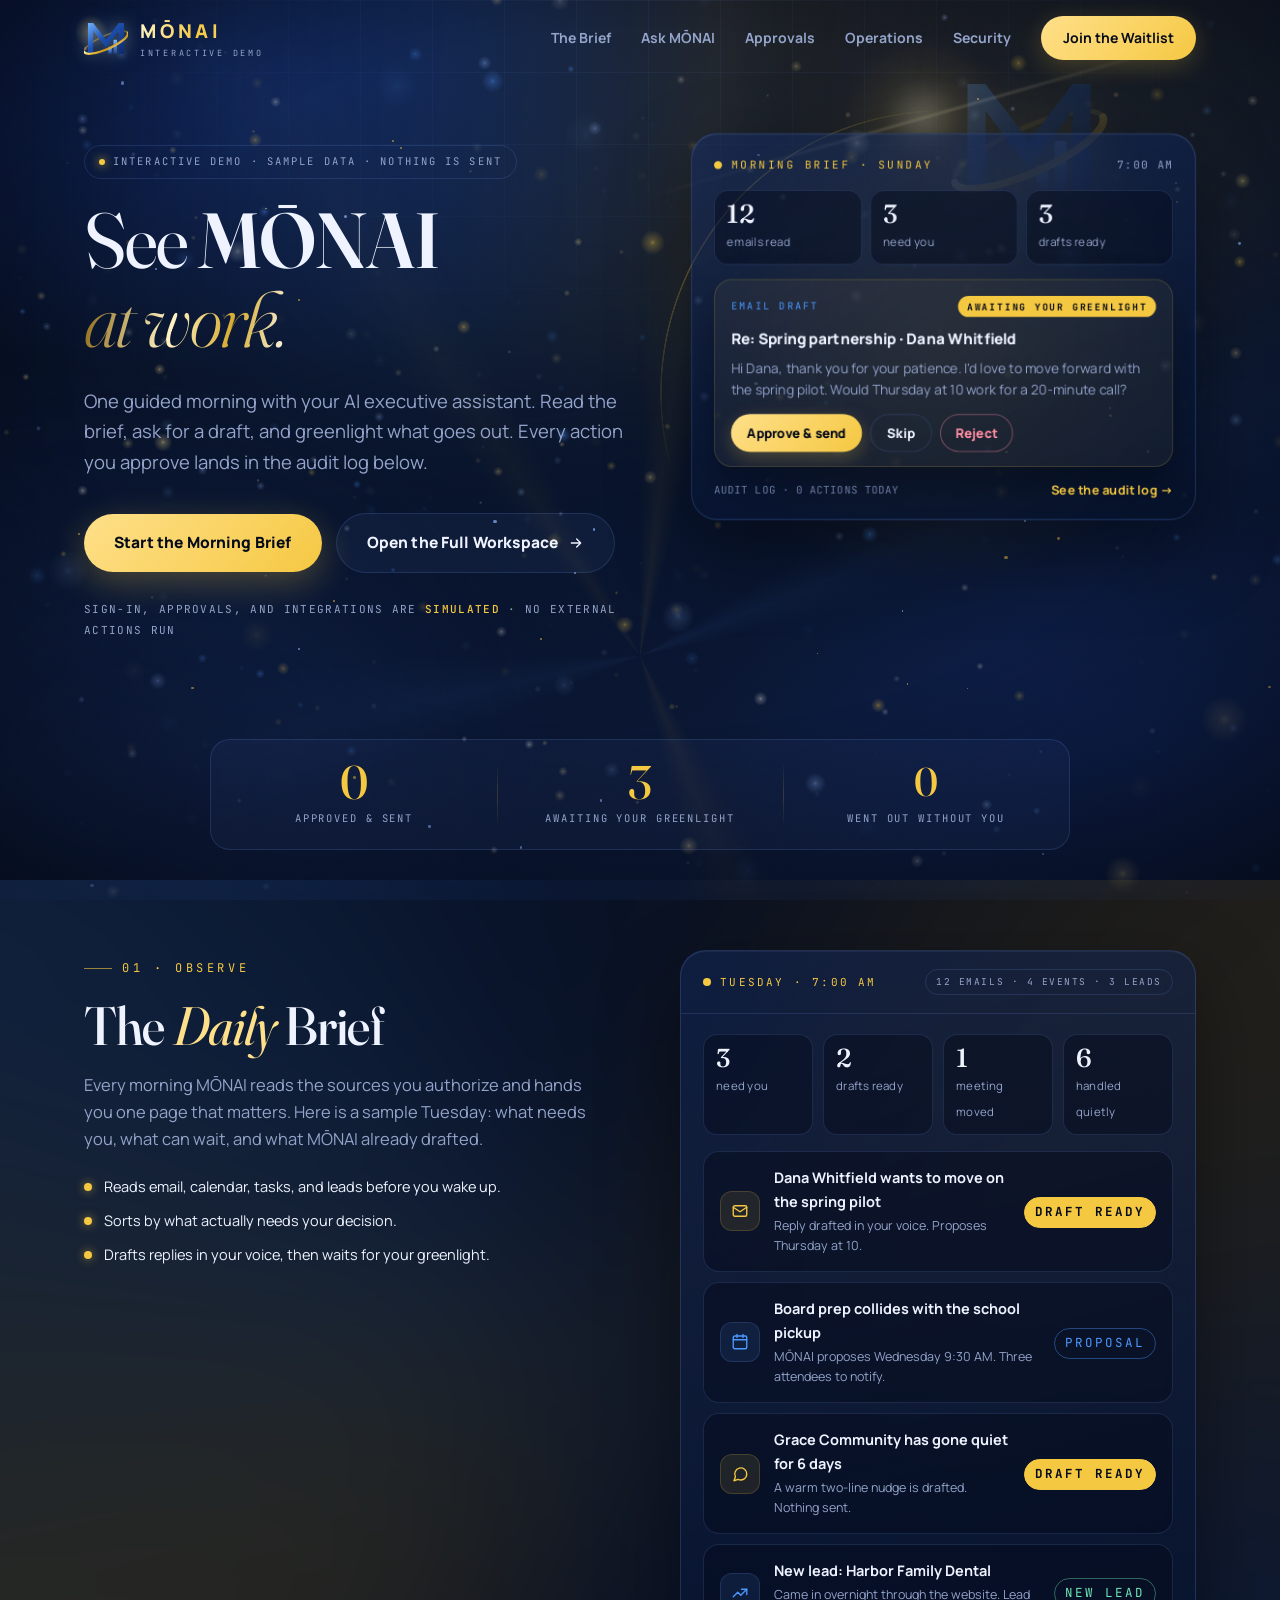
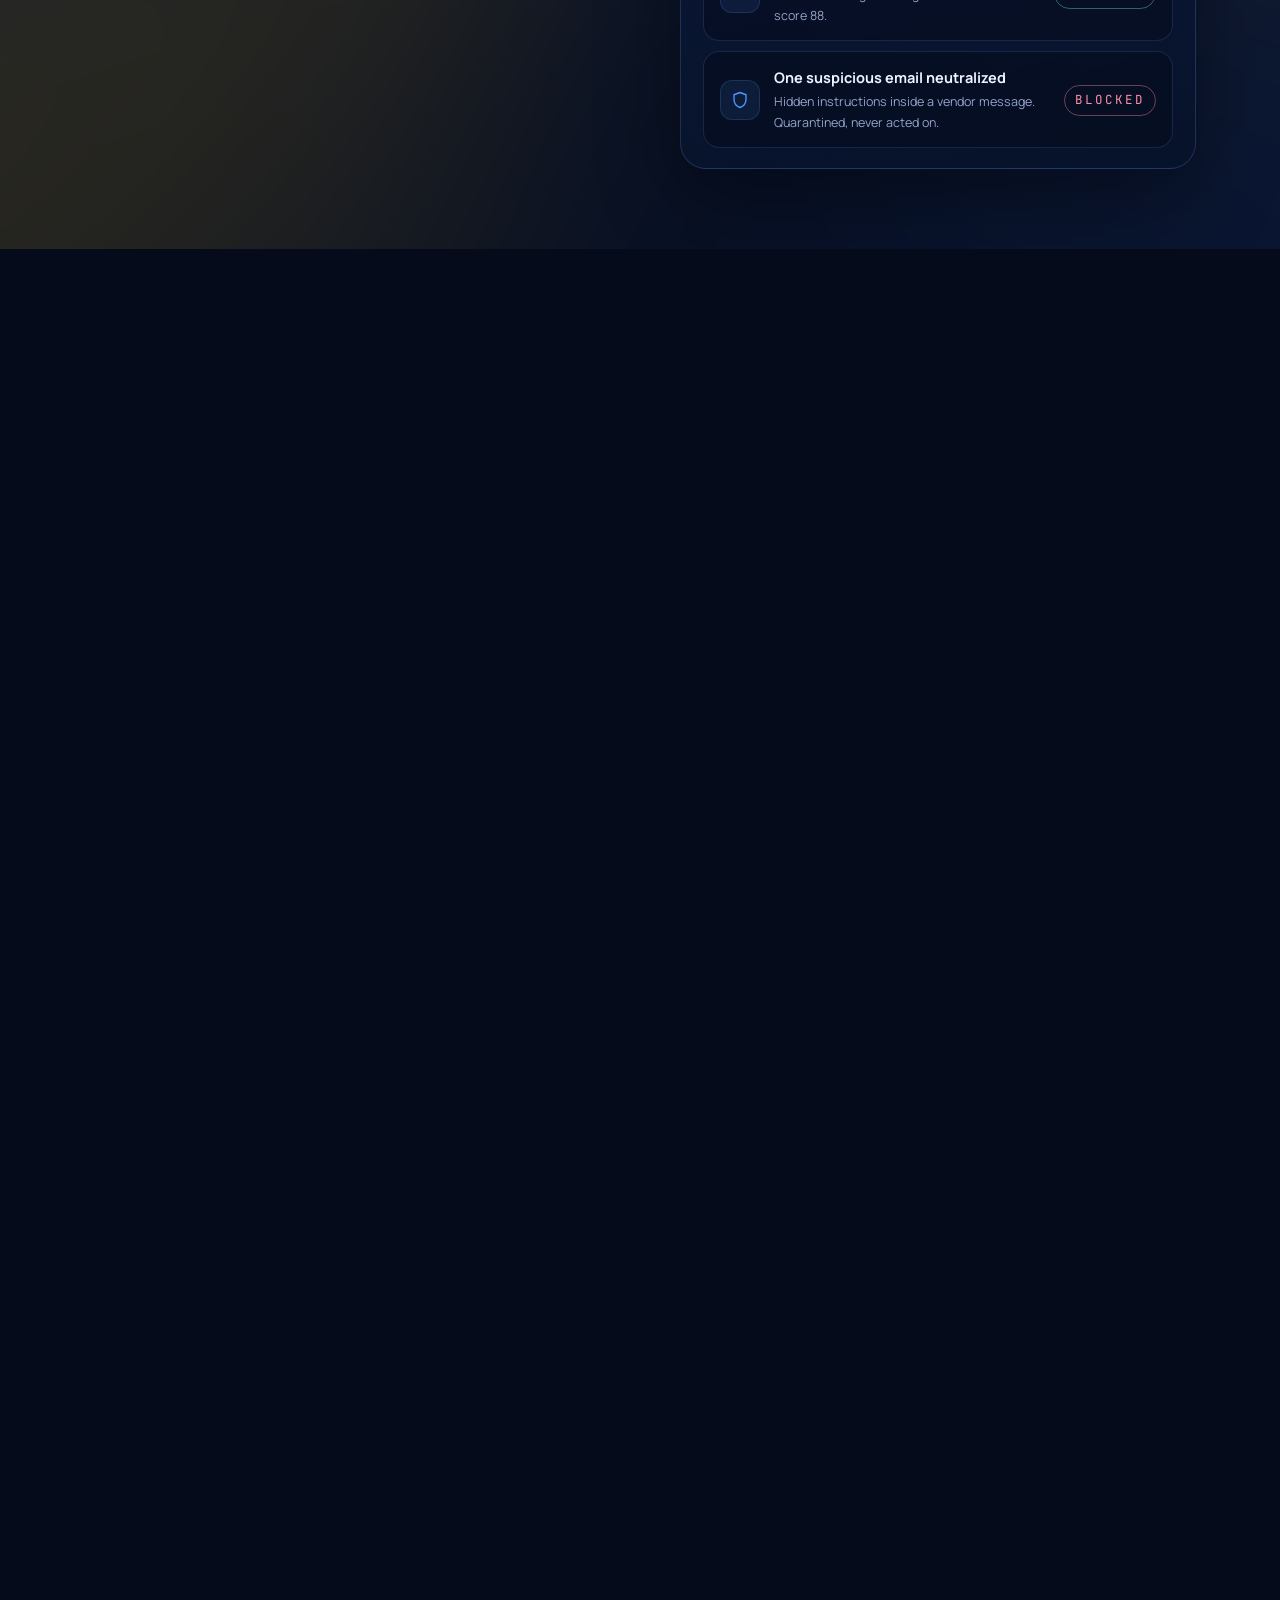
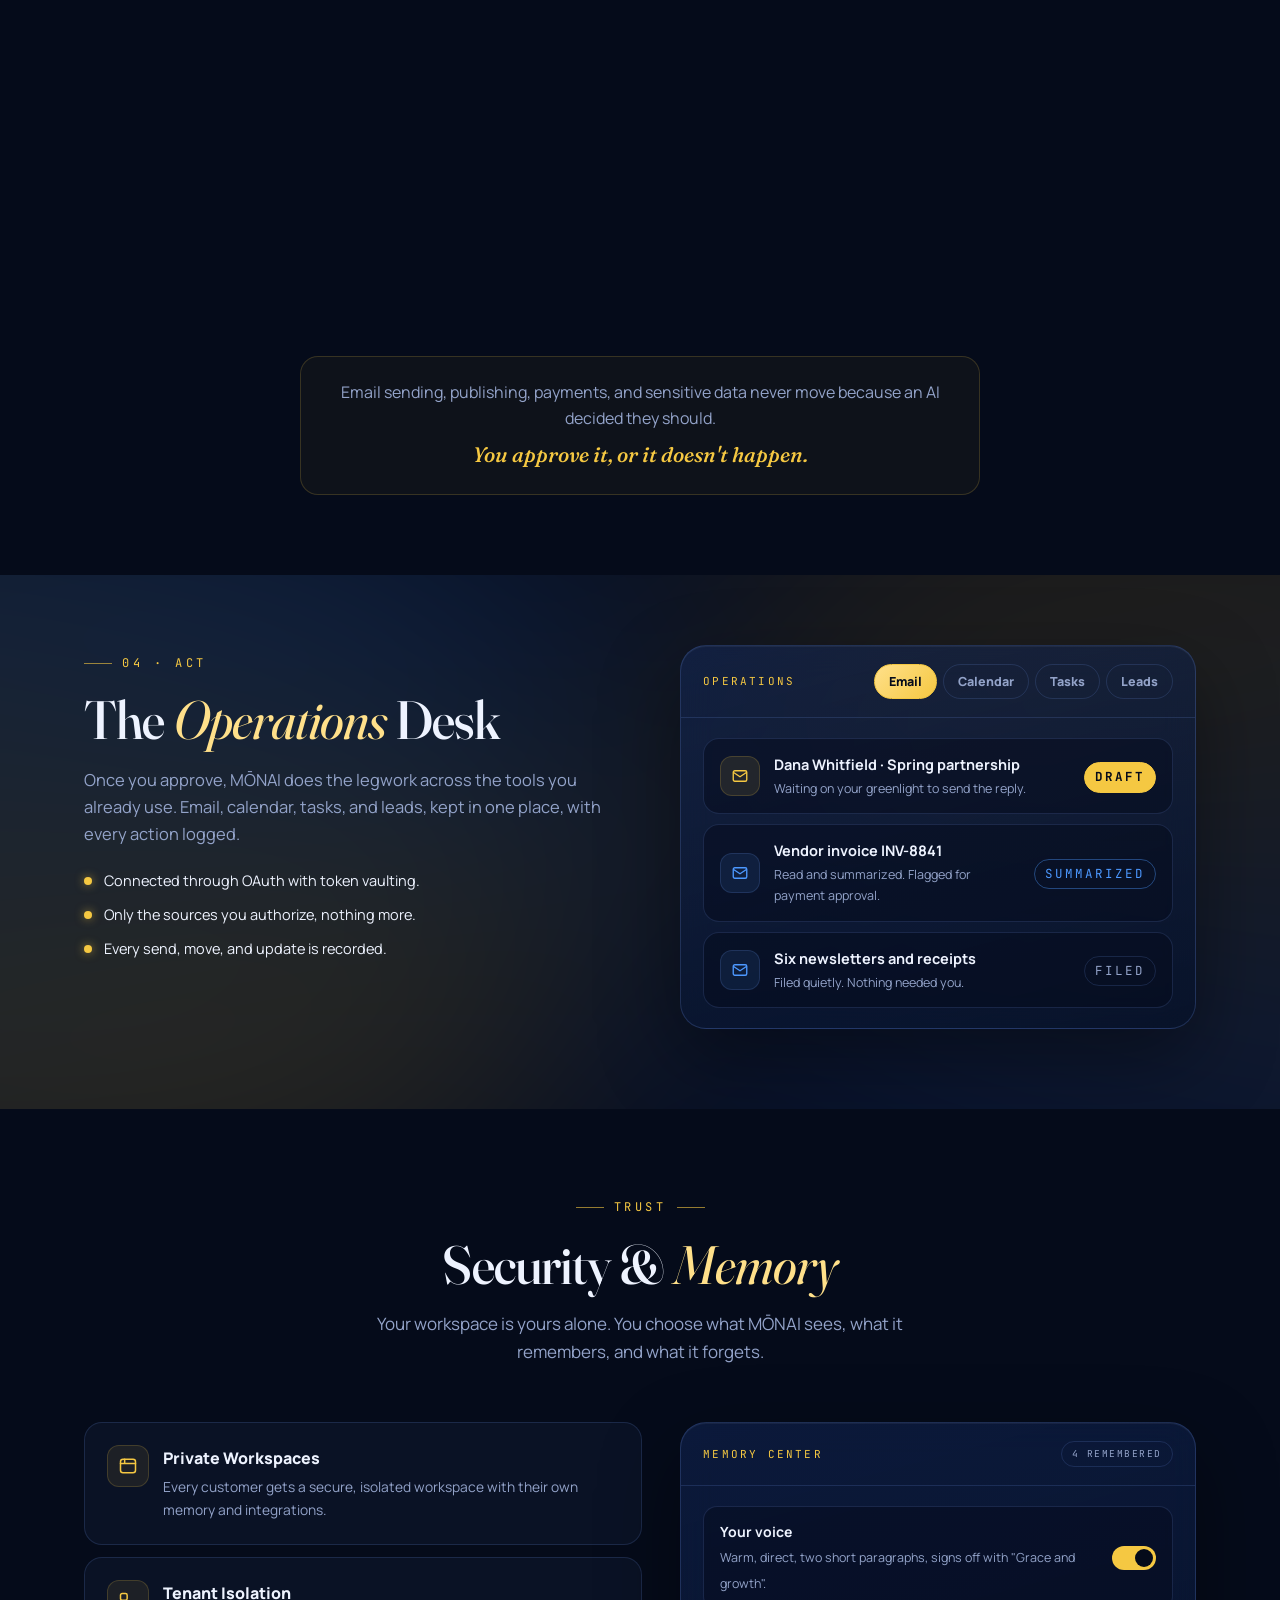
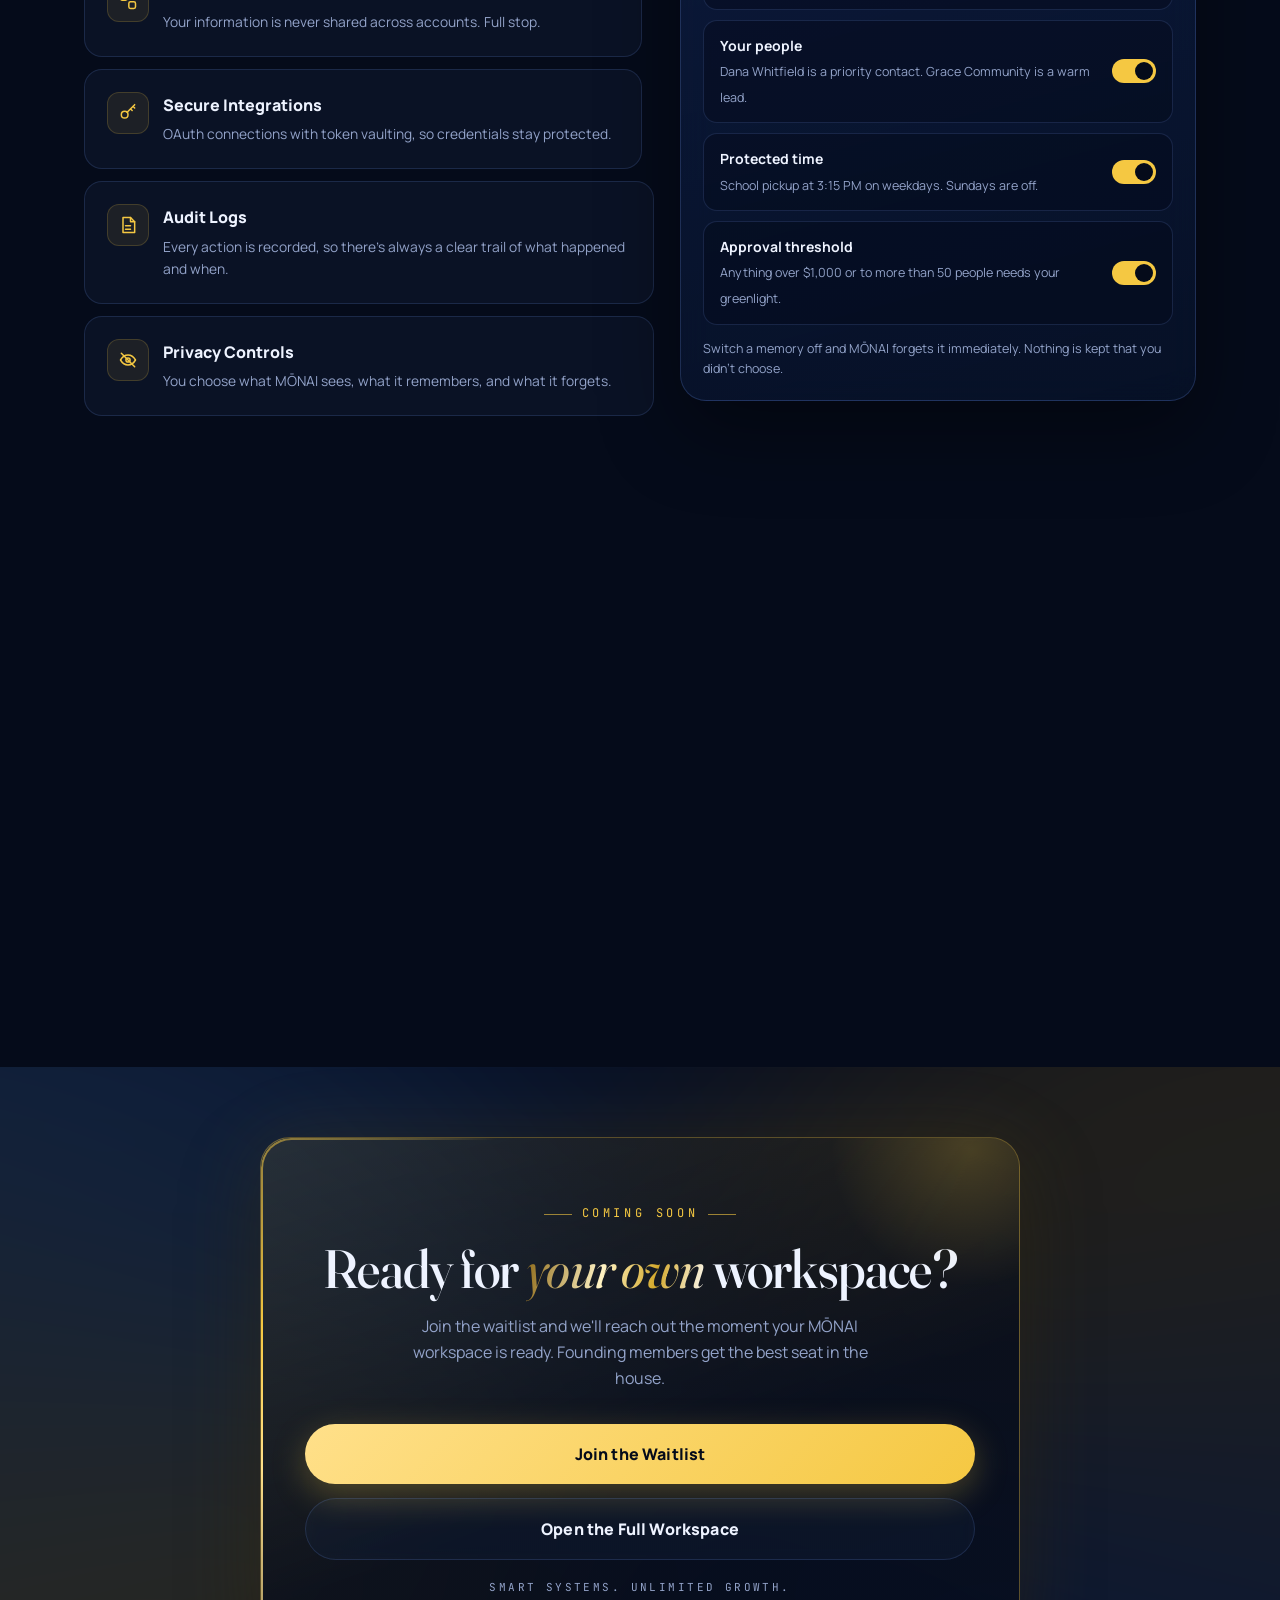
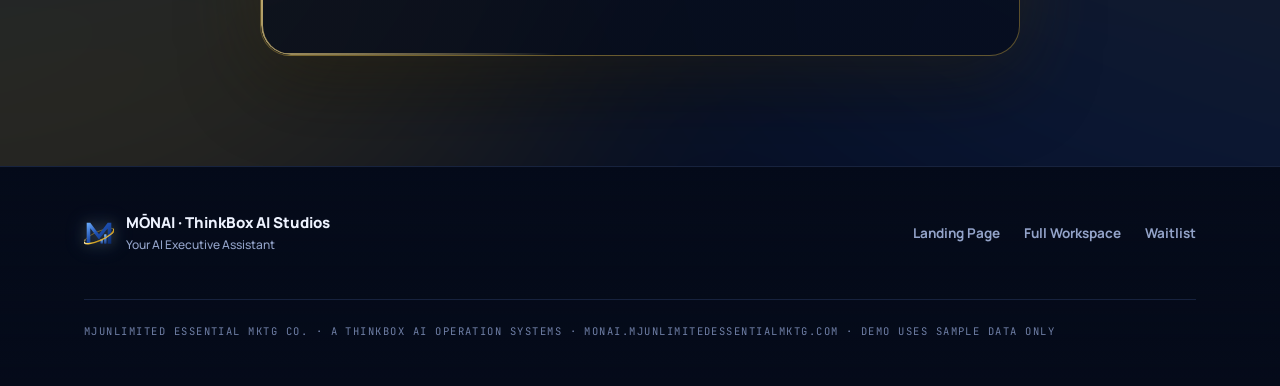
==== commit a98de1ad: "Deploy MŌNAI addendum demo at /demo/, move interactive workspace demo to /demo/classic/" ====
--- a/demo/index.html
+++ b/demo/index.html
@@ -1,24 +1,18 @@
-<!DOCTYPE html>
+<!doctype html>
 <html lang="en">
 <head>
-  <meta charset="UTF-8" />
-  <meta name="viewport" content="width=device-width, initial-scale=1.0" />
-  <meta name="description" content="Interactive demo of MŌNAI, the AI executive assistant from ThinkBox AI Studios. Sample data only. Nothing sends without your greenlight." />
-  <meta name="theme-color" content="#050b1a" />
-  <meta property="og:title" content="MŌNAI Demo | See the assistant at work" />
-  <meta property="og:description" content="A guided morning with MŌNAI: the brief, the drafts, the approval boundary, and the audit log. Sample data only." />
-  <meta property="og:type" content="website" />
-  <meta property="og:url" content="https://monai.mjunlimitedessentialmktg.com/demo/" />
-  <meta property="og:image" content="https://monai.mjunlimitedessentialmktg.com/monai-icon-512.png" />
-  <title>MŌNAI Demo | See the Assistant at Work | ThinkBox AI Studios</title>
-  <link rel="icon" type="image/png" sizes="32x32" href="/monai-icon-32.png" />
-  <link rel="icon" type="image/png" sizes="64x64" href="/monai-icon-64.png" />
-  <link rel="apple-touch-icon" sizes="180x180" href="/monai-icon-180.png" />
-  <link rel="preconnect" href="https://fonts.googleapis.com" />
-  <link rel="preconnect" href="https://fonts.gstatic.com" crossorigin />
-  <link href="https://fonts.googleapis.com/css2?family=Fraunces:ital,opsz,wght@0,9..144,300..700;1,9..144,300..700&family=Manrope:wght@400..800&family=JetBrains+Mono:wght@400;500;600&display=swap" rel="stylesheet" />
-    <style>
+<meta charset="UTF-8" />
+<link rel="icon" type="image/png" sizes="32x32" href="/monai-icon-32.png" />
+<link rel="icon" type="image/png" sizes="64x64" href="/monai-icon-64.png" />
+<link rel="apple-touch-icon" sizes="180x180" href="/monai-icon-180.png" />
+<link rel="icon" type="image/png" sizes="512x512" href="/monai-icon-512.png" />
+<meta name="viewport" content="width=device-width, initial-scale=1.0" />
+<title>MŌNAI Demo | Executive AI Assistant | ThinkBox AI Studios</title>
+<meta name="description" content="Walk through a day with MŌNAI: the morning brief, draft requests, the approval boundary, and the audit log. A guided demo of your security-first executive AI assistant." />
+<link href="https://fonts.googleapis.com/css2?family=Fraunces:ital,opsz,wght@0,9..144,300..700;1,9..144,300..700&family=Manrope:wght@400..800&family=JetBrains+Mono:wght@400;500;600&display=swap" rel="stylesheet" />
+<style>
     :root {
+      color-scheme: dark;
       --bg: #050b1a;
       --bg2: #0d1b3d;
       --navy: #0e2358;
@@ -231,7 +225,7 @@
     .orra.pinned .film-hint.hide { opacity: 0; transition: opacity .4s; }
 
     /* scroll progress */
-    .progress { position: fixed; top: 0; left: 0; height: 2px; width: 0; z-index: 60; background: linear-gradient(90deg, var(--gold-soft), var(--gold)); box-shadow: 0 0 12px rgba(245,200,66,.6); }
+    .progress { position: fixed; top: env(safe-area-inset-top, 0px); left: 0; height: 2px; width: 0; z-index: 60; background: linear-gradient(90deg, var(--gold-soft), var(--gold)); box-shadow: 0 0 12px rgba(245,200,66,.6); }
 
     header, main, section, footer { position: relative; z-index: 1; }
     section[id] { scroll-margin-top: 84px; }
@@ -248,7 +242,7 @@
     .wordmark .wm-sub { font-family: var(--mono); font-size: 8.5px; letter-spacing: 0.32em; color: var(--muted); margin-top: 5px; text-transform: uppercase; }
 
     /* ───────────────────────── nav ───────────────────────── */
-    header { position: sticky; top: 0; z-index: 50; transition: background .3s, border-color .3s, backdrop-filter .3s; border-bottom: 1px solid transparent; }
+    header { position: sticky; top: env(safe-area-inset-top, 0px); z-index: 50; transition: background .3s, border-color .3s, backdrop-filter .3s; border-bottom: 1px solid transparent; }
     header.scrolled { background: rgba(5, 11, 26, 0.72); backdrop-filter: blur(14px); -webkit-backdrop-filter: blur(14px); border-bottom-color: var(--line-blue); }
     nav { display: flex; align-items: center; justify-content: space-between; padding: 16px 0; }
     .nav-links { display: flex; align-items: center; gap: 30px; }
@@ -584,7 +578,9 @@
       html { scroll-behavior: auto; }
     }
   </style>
-  <style>
+</head>
+<body>
+<style>
     /* ───────────────────────── demo-specific ───────────────────────── */
     .demo-badge { display: inline-flex; align-items: center; gap: 8px; font-family: var(--mono); font-size: 10.5px; letter-spacing: .2em; color: var(--muted); border: 1px solid var(--line-blue); border-radius: 999px; padding: 7px 14px; margin-bottom: 22px; }
     .demo-badge i { width: 6px; height: 6px; border-radius: 50%; background: var(--gold); box-shadow: 0 0 10px var(--gold); }
@@ -708,8 +704,7 @@
     .cta-box { text-align: center; }
     .cta-box .btn-row { display: flex; gap: 14px; justify-content: center; flex-wrap: wrap; margin-top: 28px; }
   </style>
-</head>
-<body>
+
     <svg width="0" height="0" style="position:absolute" aria-hidden="true" focusable="false">
     <defs>
       <linearGradient id="gNavy" x1="0" y1="0" x2="1" y2="1">
@@ -805,7 +800,7 @@
   <header id="header">
     <div class="wrap">
       <nav>
-        <a class="lockup" href="/" aria-label="MŌNAI home">
+        <a class="lockup" href="https://monai.mjunlimitedessentialmktg.com/#waitlist" aria-label="MŌNAI home">
           <svg class="mark" aria-hidden="true"><use href="#monai-mark"/></svg>
           <span class="wordmark"><span class="wm">MŌNAI</span><span class="wm-sub">Interactive Demo</span></span>
         </a>
@@ -815,7 +810,7 @@
           <a href="#approvals">Approvals</a>
           <a href="#operations">Operations</a>
           <a href="#security">Security</a>
-          <a class="nav-cta" href="/#waitlist">Join the Waitlist</a>
+          <a class="nav-cta" href="https://monai.mjunlimitedessentialmktg.com/#waitlist">Join the Waitlist</a>
         </div>
         <button class="burger" id="burger" aria-label="Open menu" aria-expanded="false" aria-controls="mobile-menu"><span></span><span></span><span></span></button>
       </nav>
@@ -827,8 +822,8 @@
     <a href="#approvals">Approvals</a>
     <a href="#operations">Operations</a>
     <a href="#security">Security</a>
-    <a href="/">Back to the Landing Page</a>
-    <a class="mm-cta" href="/#waitlist">Join the Waitlist</a>
+    <a href="https://monai.mjunlimitedessentialmktg.com/#waitlist">Back to the Landing Page</a>
+    <a class="mm-cta" href="https://monai.mjunlimitedessentialmktg.com/#waitlist">Join the Waitlist</a>
   </div>
 
   <main>
@@ -841,7 +836,7 @@
             <p class="lede reveal in reveal-delay-2">One guided morning with your AI executive assistant. Read the brief, ask for a draft, and greenlight what goes out. Every action you approve lands in the audit log below.</p>
             <div class="hero-ctas reveal in reveal-delay-3">
               <a class="btn btn-gold" href="#brief">Start the Morning Brief</a>
-              <a class="btn btn-ghost" href="/demo/classic/">Open the Full Workspace <svg viewBox="0 0 24 24" fill="none" stroke="currentColor" stroke-width="2" stroke-linecap="round" stroke-linejoin="round"><path d="M5 12h14M13 6l6 6-6 6"/></svg></a>
+              <a class="btn btn-ghost" href="https://monai.mjunlimitedessentialmktg.com/demo/classic/">Open the Full Workspace <svg viewBox="0 0 24 24" fill="none" stroke="currentColor" stroke-width="2" stroke-linecap="round" stroke-linejoin="round"><path d="M5 12h14M13 6l6 6-6 6"/></svg></a>
             </div>
             <div class="hero-note reveal in reveal-delay-4">SIGN-IN, APPROVALS, AND INTEGRATIONS ARE <b>SIMULATED</b> &middot; NO EXTERNAL ACTIONS RUN</div>
           </div>
@@ -1070,8 +1065,8 @@
           <h2>Ready for <em class="chrome" data-text="your own">your own</em> workspace?</h2>
           <p class="wl-sub">Join the waitlist and we'll reach out the moment your MŌNAI workspace is ready. Founding members get the best seat in the house.</p>
           <div class="btn-row">
-            <a class="btn btn-gold" href="/#waitlist">Join the Waitlist</a>
-            <a class="btn btn-ghost" href="/demo/classic/">Open the Full Workspace</a>
+            <a class="btn btn-gold" href="https://monai.mjunlimitedessentialmktg.com/#waitlist">Join the Waitlist</a>
+            <a class="btn btn-ghost" href="https://monai.mjunlimitedessentialmktg.com/demo/classic/">Open the Full Workspace</a>
           </div>
           <div class="wl-fine">SMART SYSTEMS. UNLIMITED GROWTH.</div>
         </div>
@@ -1087,9 +1082,9 @@
           <div>M&#332;NAI &middot; ThinkBox AI Studios<small>Your AI Executive Assistant</small></div>
         </div>
         <div class="links">
-          <a href="/">Landing Page</a>
-          <a href="/demo/classic/">Full Workspace</a>
-          <a href="/#waitlist">Waitlist</a>
+          <a href="https://monai.mjunlimitedessentialmktg.com/#waitlist">Landing Page</a>
+          <a href="https://monai.mjunlimitedessentialmktg.com/demo/classic/">Full Workspace</a>
+          <a href="https://monai.mjunlimitedessentialmktg.com/#waitlist">Waitlist</a>
         </div>
         <div class="co">MJUNLIMITED ESSENTIAL MKTG CO. &#183; A THINKBOX AI OPERATION SYSTEMS &#183; MONAI.MJUNLIMITEDESSENTIALMKTG.COM &#183; DEMO USES SAMPLE DATA ONLY</div>
       </div>
@@ -1398,5 +1393,7 @@
       }));
     })();
   </script>
+
+</body></html>
 </body>
 </html>
